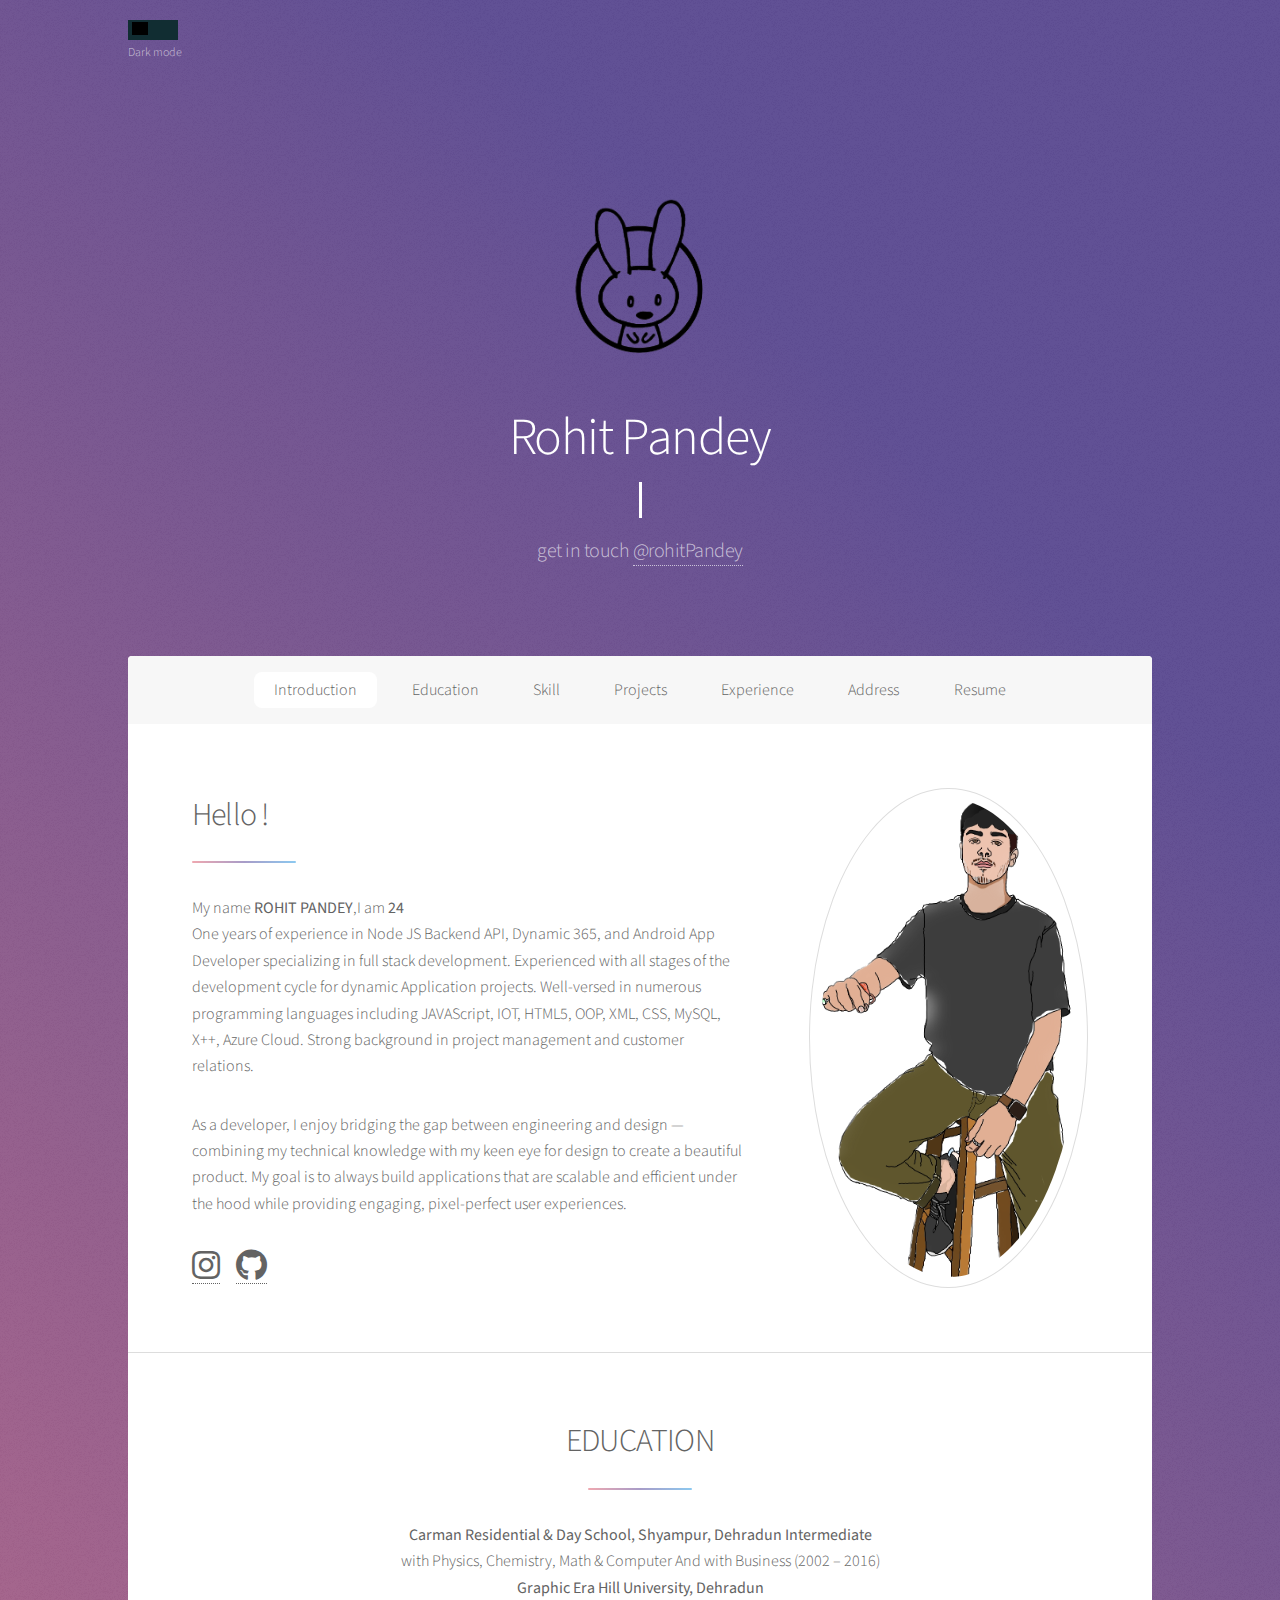
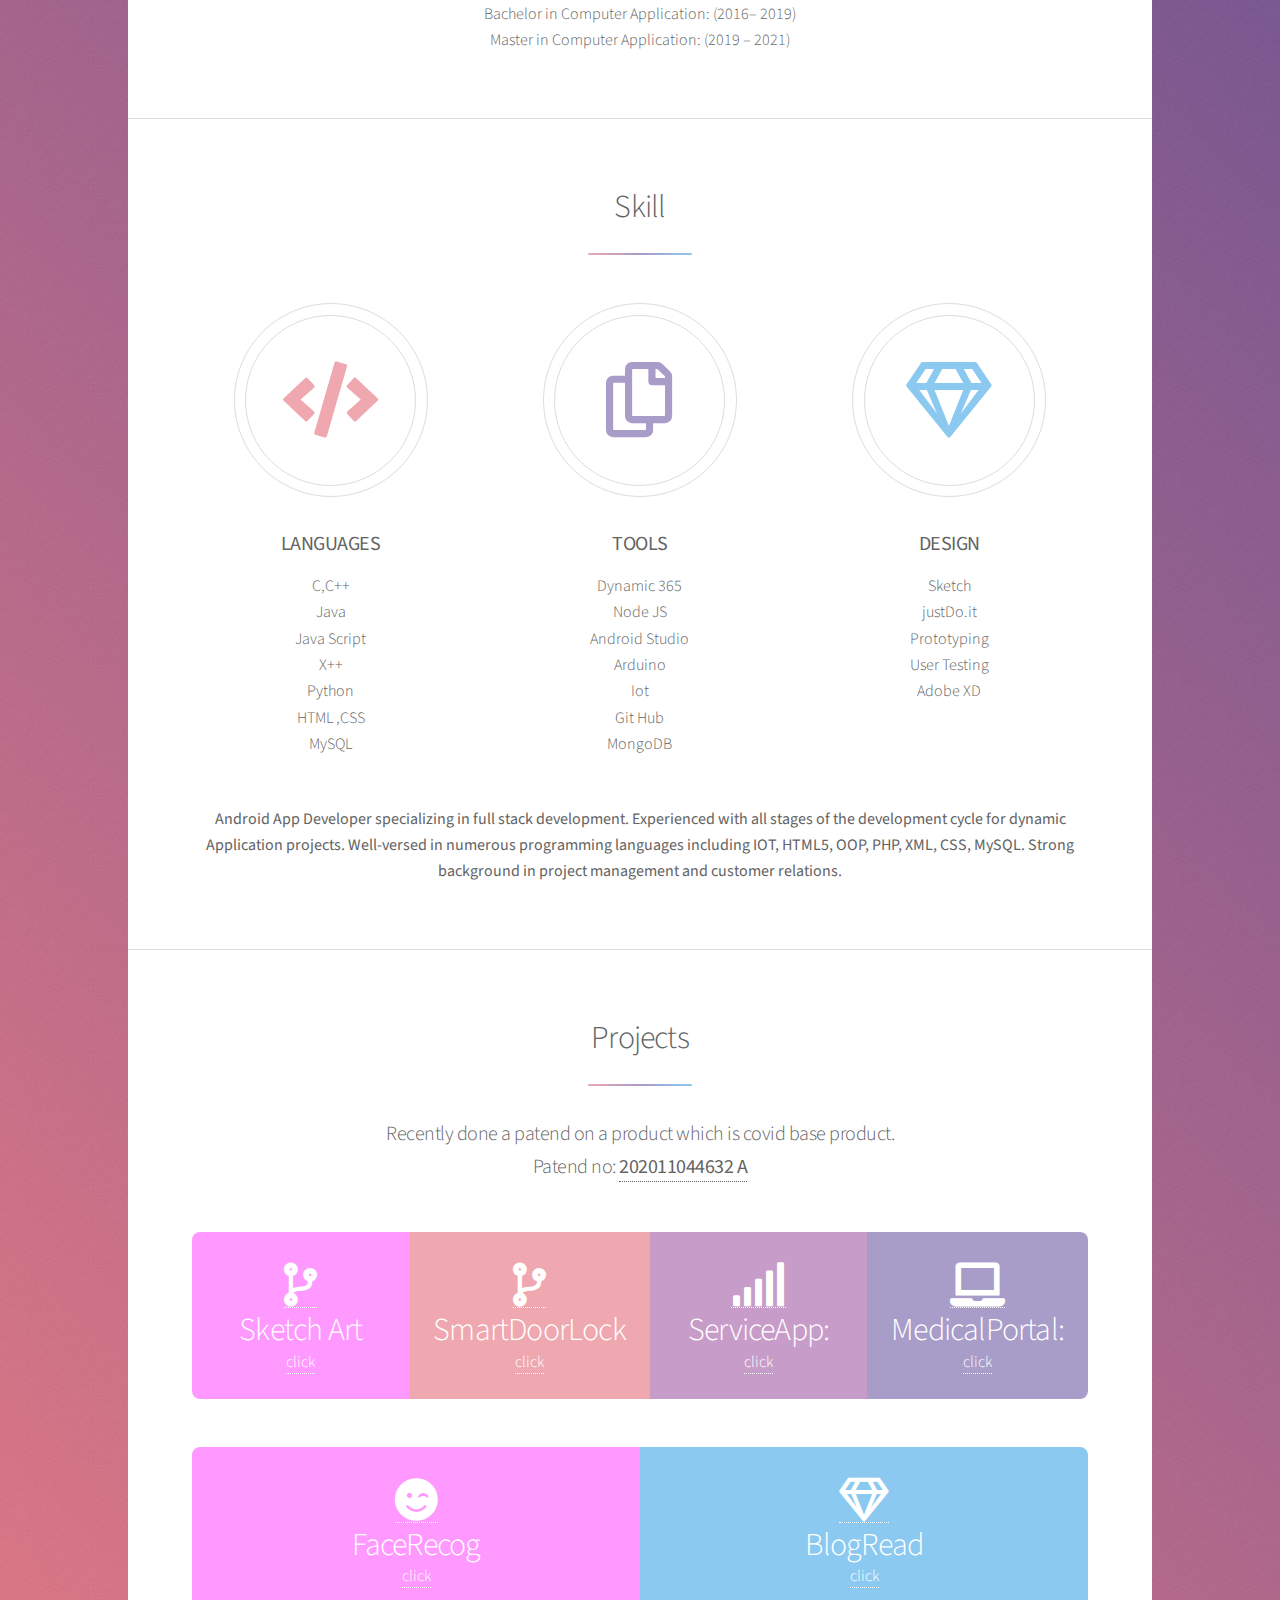
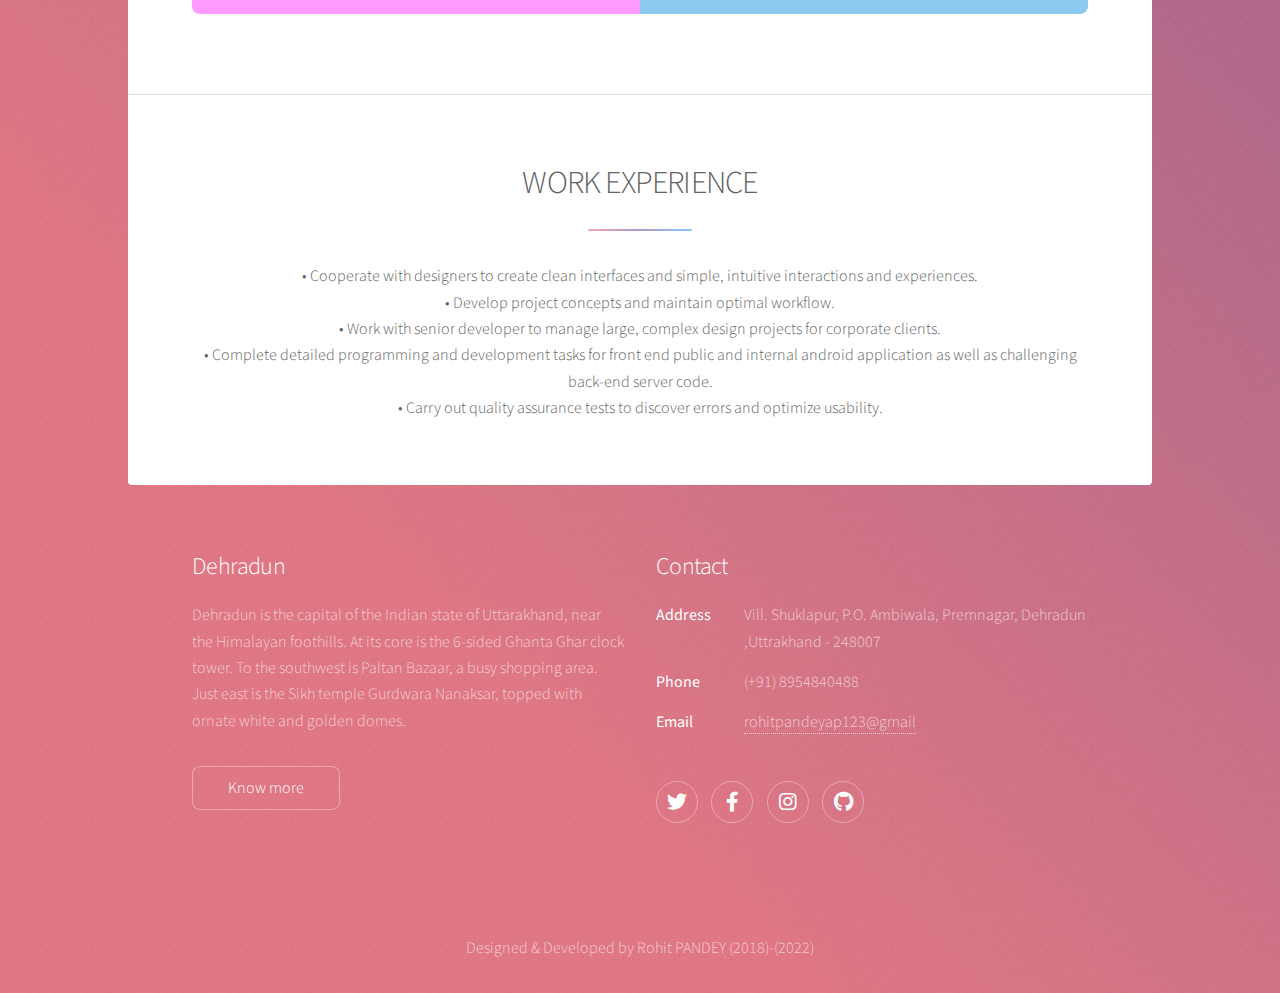
==== index.html @ 69668e3a "Update index.html" ====
<!DOCTYPE HTML>
<html>
	<head>
		<title>Rohit Pandey</title>
		<meta charset="utf-8" />
		<meta name="viewport" content="width=device-width, initial-scale=1, user-scalable=no" />
		<link rel="shortcut icon" type="image/x-icon" href="images/logo.png">
		<link rel="stylesheet" href="assets/css/main.css" />
		<noscript><link rel="stylesheet" href="assets/css/noscript.css" /></noscript>
	</head>
	<body id="ff" class="is-preload">
		<div id="mm">

		<!-- Wrapper -->
			<div id="wrapper">
			<label class="switch">
			<input type="checkbox" onclick="myFunction()">
			<span class="slider"></span>
			</label>
				<p style="font-size:12px">Dark mode</p>
			<script>
function myFunction() {
   var bd = document.getElementById("mm");
   var element1 = document.getElementById("wrapper");
   var introd = document.getElementById("intro");
   var educa = document.getElementById("edu");
   var skil = document.getElementById("skill");
   var proj = document.getElementById("project");
   var wrk = document.getElementById("work");
   var addr = document.getElementById("addres");
   var nvai = document.getElementById("nav-ul");
	 var lo = document.getElementById("logo");
   lo.classList.toggle("log-c");
   bd.classList.toggle("dark-mode");
   element1.classList.toggle("dark-mode");
   introd.classList.toggle("dark-mode-main");
   educa.classList.toggle("dark-mode-main");
   skil.classList.toggle("dark-mode-main");
   proj.classList.toggle("dark-mode-main");
   wrk.classList.toggle("dark-mode-main");
   addr.classList.toggle("dark-mode");
   navi.classList.toggle("dark-mode");
}
</script>
				<!-- Header -->
					<header id="header" class="alt">
						<span class="logo"><img id="logo" src="images/logo.png" class="log" height="200" alt="" /></span>
						<h1>Rohit Pandey</h1>
						<center><h2 class="coder">Coder & App Developer<br></h2></center>
						<p>get in touch <a href="Mailto: rohitpandeyap123@gmail.com">@rohitPandey</a></p>
					</header>

				<!-- Nav -->
					<nav id="nav">
						<ul>
							<li><a href="#intro" class="active">Introduction</a></li>
							<li><a href="#edu">Education</a></li>
							<li><a href="#skill">Skill</a></li>
							<li><a href="#project">Projects</a></li>
							<li><a href="#work">Experience</a></li>
							<li><a href="#addres">Address</a></li>
							<li><a href="ROHIT%20PANDEY%20RESUME.pdf">Resume</a></li>	
						</ul>
					</nav>

				<!-- Main -->
					<div id="main">

						<!-- Introduction -->
							<section id="intro" class="main">
								<div class="spotlight">
									<div class="content">
										<header class="major">
											<h2>Hello !</h2>
										</header>
										<p>My name <b>ROHIT PANDEY</b>,I am <b>24</b><br>One years of experience in Node JS Backend API, Dynamic 365, and Android App Developer specializing in full stack development. Experienced with all stages of the development cycle for dynamic Application projects. Well-versed in numerous programming languages including JAVAScript, IOT, HTML5, OOP, XML, CSS,
MySQL, X++, Azure Cloud. Strong background in project management and customer relations.</p>
										<p>As a developer,  I enjoy bridging the gap between engineering and design — combining my technical knowledge with my keen eye for design to create a beautiful product. My goal is to always build applications that are scalable and efficient under the hood while providing engaging, pixel-perfect user experiences.</p>
										<ul class="actions">
											<li><a href="https://www.instagram.com/_rp_bunny/" ><i class="fab fa-instagram fa-2x"></i></a></li>
											<li><a href="https://github.com/rohitpandey8899" ><i class="fab fa-github fa-2x"></i></a></li>
										</ul>
									</div>
									<span class="image"><img src="images/E5A359E9-3956-4C45-B071-83A9724D0ADB.png" alt="" /></span>
								</div>
							</section>
							
							<section id="edu" class="main special">
								<div class="spotlight">
									<div class="content">
										<header class="major">
											<h2>EDUCATION</h2>
										</header>
										<p><b>Carman Residential & Day School, Shyampur, Dehradun Intermediate </b>
													<br>with Physics, Chemistry, Math & Computer And with Business (2002 – 2016)<br>
												<b>Graphic Era Hill University, Dehradun</b><br>
																Bachelor in Computer Application: (2016– 2019)<br>
																	Master in Computer Application: (2019 – 2021)</p>
									</div>
									
								</div>
							</section>


						<!-- First Section -->
							<section id="skill" class="main special">
								<header class="major">
									<h2>Skill</h2>
								</header>
								<ul class="features">
									<li>
										<span class="icon solid major style1 fa-code"></span>
										<h3><b>LANGUAGES</b></h3>
										<p>C,C++<br>Java<br>Java Script<br>X++<br>Python<br>HTML ,CSS<br>MySQL</p>
									</li>
									<li>
										<span class="icon major style3 fa-copy"></span>
										<h3><b>TOOLS</b></h3>
										<p>Dynamic 365<br>Node JS<br>Android Studio<br>Arduino<br>Iot<br>Git Hub<br>MongoDB</p>
									</li>
									<li>
										<span class="icon major style5 fa-gem"></span>
										<h3><b>DESIGN</b></h3>
										<p>Sketch<br>justDo.it<br>Prototyping<br>User Testing<br>Adobe XD</p>
									</li>
									
								</ul>
								<p><b>Android App Developer specializing in full stack development. Experienced with all stages of the development cycle for dynamic Application projects. Well-versed in numerous programming languages including IOT, HTML5, OOP, PHP, XML, CSS, MySQL. Strong background in project management and customer relations.</b></p>
							</section>

						<!-- Second Section -->
							<section id="project" class="main special">
								<header class="major">
									<h2>Projects</h2>
									<p>Recently done a patend on a product which is covid base product.<br>Patend no: <b><a href="https://ipindia.gov.in/writereaddata/Portal/IPOJournal/1_4919_1/Part-1.pdf">202011044632 A</a></b></p>
								</header>
								<ul class="statistics">
									<li class="style6"><a href="sketch.html">
										<span class="icon solid fa-code-branch"></span>
										<strong>Sketch Art</strong>click
									</a></li>
									<li class="style1"><a href="https://github.com/rohitpandey8899/IotSystem.git">
										<span class="icon solid fa-code-branch"></span>
										<strong>SmartDoorLock</strong>click
									</a></li>
									<li class="style2"><a href="https://github.com/rohitpandey8899/ServiceApp.git">
										<span class="icon solid fa-signal "></span>
										<strong>ServiceApp:</strong> click
									</a></li>
									<li class="style3"><a href="https://rohitpandey8899.github.io/MedicalPortal/">
										<span class="icon solid fa-laptop"></span>
										<strong>MedicalPortal:</strong>click
									</a></li>
									
								</ul>		
								<ul class="statistics">
									<li class="style6"><a href="https://github.com/rohitpandey8899/face_recognition">
										<span class="icon solid fa-smile-wink"></span>
										<strong>FaceRecog</strong>click
									</a></li>
									<li class="style5"><a href="https://rohitpandey8899.github.io/blogread/">
										<span class="icon fa-gem"></span>
										<strong>BlogRead</strong>click
									</a></li>
								</ul>
							</section>
			
							<section id="work" class="main special">
								<div class="spotlight">
									<div class="content">
										<header class="major">
											<h2>WORK EXPERIENCE</h2>
										</header>
										<p>• Cooperate with designers to create clean interfaces and simple,
												intuitive interactions and experiences.<br>
										   • Develop project concepts and maintain optimal workflow.<br>
										   • Work with senior developer to manage large, complex design
												projects for corporate clients.<br>
										   • Complete detailed programming and development tasks for front
												end public and internal android application as well as challenging
												back-end server code.<br>
										   • Carry out quality assurance tests to discover errors and optimize
												usability. </p>
									</div>
									
								</div>
							</section>


					</div>

				<!-- Footer -->
					<footer id="footer">
						<section id="addres" class="main">
							<h2>Dehradun</h2>
							<p>Dehradun is the capital of the Indian state of Uttarakhand, near the Himalayan foothills. At its core is the 6-sided Ghanta Ghar clock tower. To the southwest is Paltan Bazaar, a busy shopping area. Just east is the Sikh temple Gurdwara Nanaksar, topped with ornate white and golden domes.</p>
							<ul class="actions">
								<li><a href="https://en.wikipedia.org/wiki/Dehradun" class="button">Know more</a></li>
							</ul>
						</section>
						<section>
							<h2>Contact</h2>
							<dl class="alt">
								<dt>Address</dt>
								<dd>Vill. Shuklapur, P.O. Ambiwala, Premnagar, Dehradun ,Uttrakhand - 248007</dd>
								<dt>Phone</dt>
								<dd>(+91) 8954840488</dd>
								<dt>Email</dt>
								<dd><a href="Mailto: rohitpandeyap123@gmail">rohitpandeyap123@gmail</a></dd>
							</dl>
							<ul class="icons">
								<li><a href="https://twitter.com/rohitpa54612614" class="icon brands fa-twitter alt"><span class="label">Twitter</span></a></li>
								<li><a href="https://www.facebook.com/profile.php?id=100006511932462" class="icon brands fa-facebook-f alt"><span class="label">Facebook</span></a></li>
								<li><a href="https://www.instagram.com/_rp_bunny/" class="icon brands fa-instagram alt"><span class="label">Instagram</span></a></li>
								<li><a href="https://github.com/rohitpandey8899" class="icon brands fa-github alt"><span class="label">GitHub</span></a></li>
							</ul>
						</section>
				</footer>

			</div>

		<!-- Scripts -->
			<script src="assets/js/jquery.min.js"></script>
			<script src="assets/js/jquery.scrollex.min.js"></script>
			<script src="assets/js/jquery.scrolly.min.js"></script>
			<script src="assets/js/browser.min.js"></script>
			<script src="assets/js/breakpoints.min.js"></script>
			<script src="assets/js/util.js"></script>
			<script src="assets/js/main.js"></script>
		</div>
	</body>
	<center>
						<p>Designed & Developed by Rohit PANDEY (2018)-(2022)</p>
						</center>
</html>
---- assets/css/main.css ----
@import url(fontawesome-all.min.css);
@import 'https://fonts.googleapis.com/css?family=Source+Sans+Pro:300,400';

/*
	Stellar by HTML5 UP
	html5up.net | @ajlkn
	Free for personal and commercial use under the CCA 3.0 license (html5up.net/license)
*/

html, body, div, span, applet, object,
iframe, h1, h2, h3, h4, h5, h6, p, blockquote,
pre, a, abbr, acronym, address, big, cite,
code, del, dfn, em, img, ins, kbd, q, s, samp,
small, strike, strong, sub, sup, tt, var, b,
u, i, center, dl, dt, dd, ol, ul, li, fieldset,
form, label, legend, table, caption, tbody,
tfoot, thead, tr, th, td, article, aside,
canvas, details, embed, figure, figcaption,
footer, header, hgroup, menu, nav, output, ruby,
section, summary, time, mark, audio, video {
	margin: 0;
	padding: 0;
	border: 0;
	font-size: 100%;
	font: inherit;
	vertical-align: baseline;}

article, aside, details, figcaption, figure,
footer, header, hgroup, menu, nav, section {
	display: block;}



@media only screen and (max-width: 850px) and (min-width: 450px) {
    .slider-wrapper {
        border-radius: 0;
    }
}

/*---- MOBILE----*/
@media only screen and (max-width: 450px) {
    .slider-wrapper {
        border-radius: 0;
    }

    .slider-wrapper .info {
        opacity: 0;
    }
}

@media only screen and (min-width: 850px) {
    body {
        padding: 0 80px;
    }
}

.coder{
	width: 0ch;
	overflow:hidden;
	white-space: nowrap;
	animation: text 10s steps(21) infinite alternate;
	border-right : 3px solid white;
}

@keyframes text{
	0%{
		width : 0ch;
	}
	30%{
		width: 11ch;
	}
	50%{
		width: 21ch;
	}
}


body {
	line-height: 1;
}

ol, ul {
	list-style: none;
}

blockquote, q {
	quotes: none;
}

	blockquote:before, blockquote:after, q:before, q:after {
		content: '';
		content: none;
	}

table {
	border-collapse: collapse;
	border-spacing: 0;
}

body {
	-webkit-text-size-adjust: none;
}

mark {
	background-color: transparent;
	color: inherit;
}

input::-moz-focus-inner {
	border: 0;
	padding: 0;
}

input, select, textarea {
	-moz-appearance: none;
	-webkit-appearance: none;
	-ms-appearance: none;
	appearance: none;
}

/* Basic */

	@-ms-viewport {
		width: device-width;
	}

	body {
		-ms-overflow-style: scrollbar;
	}

	@media screen and (max-width: 480px) {

		html, body {
			min-width: 320px;
		}

	}

	html {
		box-sizing: border-box;
	}

	*, *:before, *:after {
		box-sizing: inherit;
	}

	body {
		background-color: #935d8c;
		background-image: url("images/overlay.png"), -moz-linear-gradient(45deg, #e37682 15%, #5f4d93 85%);
		background-image: url("images/overlay.png"), -webkit-linear-gradient(45deg, #e37682 15%, #5f4d93 85%);
		background-image: url("images/overlay.png"), -ms-linear-gradient(45deg, #e37682 15%, #5f4d93 85%);
		background-image: url("images/overlay.png"), linear-gradient(45deg, #e37682 15%, #5f4d93 85%);
	}

		body.is-preload *, body.is-preload *:before, body.is-preload *:after {
			-moz-animation: none !important;
			-webkit-animation: none !important;
			-ms-animation: none !important;
			animation: none !important;
			-moz-transition: none !important;
			-webkit-transition: none !important;
			-ms-transition: none !important;
			transition: none !important;
		}

/* Type */

	body {
		background-color: #935d8c;
		color: rgba(255, 255, 255, 0.65);
	}

	body, input, select, textarea {
		font-family: "Source Sans Pro", Helvetica, sans-serif;
		font-size: 17pt;
		font-weight: 300;
		line-height: 1.65;
	}

		@media screen and (max-width: 1680px) {

			body, input, select, textarea {
				font-size: 14pt;
			}

		}

		@media screen and (max-width: 1280px) {

			body, input, select, textarea {
				font-size: 12pt;
			}

		}

		@media screen and (max-width: 360px) {

			body, input, select, textarea {
				font-size: 11pt;
			}

		}

.switch {
  position: relative;
  display: inline-block;
  width: 50px;
  height: 20px;
   top: 20px;
}

.switch input { 
  opacity: 0;
  width: 0;
  height: 0;
}

.slider {
  position: absolute;
  cursor: pointer;
  top: 0;
  left: 0;
  right: 0;
  bottom: 0;
  background-color: #112d32;
  -webkit-transition: .4s;
  transition: .4s;
}

.slider:before {
  position: absolute;
  content: "";
  height: 13px;
  width: 16px;
  top: 2px;
  left: 4px;
  bottom: 2px;
  background-color: black;
  -webkit-transition: .4s;
  transition: .4s;
}

input:checked + .slider {
  background-color: #fff;
}

input:focus + .slider {
  box-shadow: 0 0 1px #000;
}

input:checked + .slider:before {
  -webkit-transform: translateX(26px);
  -ms-transform: translateX(26px);
  transform: translateX(26px);
}

.log{

background-image: url("https://raw.githubusercontent.com/rohitpandey8899/mySite/main/images/logo.png");

}
.log-c{
	content: URL("https://raw.githubusercontent.com/rohitpandey8899/mySite/main/images/logo_cl.png?token=ALBNRAOPOMMUPM4GMEJY2BTAEK3KK");
}


	.dark-mode {
				background-color: #112d32;
				color: white;
			}
		.dark-mode-main {
				background-color: #2c3531;
				color: white;
			}
		.dark-mode-nav {
				background-color: #8e8d8a;
				color: white;
			}

	a {
		-moz-transition: color 0.2s ease, border-bottom 0.2s ease;
		-webkit-transition: color 0.2s ease, border-bottom 0.2s ease;
		-ms-transition: color 0.2s ease, border-bottom 0.2s ease;
		transition: color 0.2s ease, border-bottom 0.2s ease;
		text-decoration: none;
		border-bottom: dotted 1px;
		color: inherit;
	}

		a:hover {
			border-bottom-color: transparent;
		}

	strong, b {
		font-weight: 400;
	}

	em, i {
		font-style: italic;
	}

	p {
		margin: 0 0 2em 0;
	}

		p.content {
			-moz-columns: 20em 2;
			-webkit-columns: 20em 2;
			-ms-columns: 20em 2;
			columns: 20em 2;
			-moz-column-gap: 2em;
			-webkit-column-gap: 2em;
			-ms-column-gap: 2em;
			column-gap: 2em;
			text-align: justify;
		}

	h1, h2, h3, h4, h5, h6 {
		font-weight: 300;
		line-height: 1.5;
		margin: 0 0 0.7em 0;
		letter-spacing: -0.025em;
	}

		h1 a, h2 a, h3 a, h4 a, h5 a, h6 a {
			color: inherit;
			text-decoration: none;
		}

	h1 {
		font-size: 2.5em;
		line-height: 1.2;
	}

	h2 {
		font-size: 1.5em;
	}

	h3 {
		font-size: 1.25em;
	}

	h4 {
		font-size: 1.1em;
	}

	h5 {
		font-size: 0.9em;
	}

	h6 {
		font-size: 0.7em;
	}

	@media screen and (max-width: 736px) {

		h1 {
			font-size: 2em;
		}

	}

	sub {
		font-size: 0.8em;
		position: relative;
		top: 0.5em;
	}

	sup {
		font-size: 0.8em;
		position: relative;
		top: -0.5em;
	}

	blockquote {
		border-left: solid 4px;
		font-style: italic;
		margin: 0 0 2em 0;
		padding: 0.5em 0 0.5em 2em;
	}

	code {
		border-radius: 8px;
		border: solid 1px;
		font-family: "Courier New", monospace;
		font-size: 0.9em;
		margin: 0 0.25em;
		padding: 0.25em 0.65em;
	}

	pre {
		-webkit-overflow-scrolling: touch;
		font-family: "Courier New", monospace;
		font-size: 0.9em;
		margin: 0 0 2em 0;
	}

		pre code {
			display: block;
			line-height: 1.75;
			padding: 1em 1.5em;
			overflow-x: auto;
		}

	hr {
		border: 0;
		border-bottom: solid 1px;
		margin: 2em 0;
	}

		hr.major {
			margin: 3em 0;
		}

	.align-left {
		text-align: left;
	}

	.align-center {
		text-align: center;
	}

	.align-right {
		text-align: right;
	}

	input, select, textarea {
		color: #ffffff;
	}

	a:hover {
		color: #ffffff;
	}

	strong, b {
		color: #ffffff;
	}

	h1, h2, h3, h4, h5, h6 {
		color: #ffffff;
	}

	blockquote {
		border-left-color: rgba(255, 255, 255, 0.35);
	}

	code {
		background: rgba(255, 255, 255, 0.075);
		border-color: rgba(255, 255, 255, 0.35);
	}

	hr {
		border-bottom-color: rgba(255, 255, 255, 0.35);
	}

/* Row */

	.row {
		display: flex;
		flex-wrap: wrap;
		box-sizing: border-box;
		align-items: stretch;
	}

		.row > * {
			box-sizing: border-box;
		}

		.row.gtr-uniform > * > :last-child {
			margin-bottom: 0;
		}

		.row.aln-left {
			justify-content: flex-start;
		}

		.row.aln-center {
			justify-content: center;
		}

		.row.aln-right {
			justify-content: flex-end;
		}

		.row.aln-top {
			align-items: flex-start;
		}

		.row.aln-middle {
			align-items: center;
		}

		.row.aln-bottom {
			align-items: flex-end;
		}

		.row > .imp {
			order: -1;
		}

		.row > .col-1 {
			width: 8.33333%;
		}

		.row > .off-1 {
			margin-left: 8.33333%;
		}

		.row > .col-2 {
			width: 16.66667%;
		}

		.row > .off-2 {
			margin-left: 16.66667%;
		}

		.row > .col-3 {
			width: 25%;
		}

		.row > .off-3 {
			margin-left: 25%;
		}

		.row > .col-4 {
			width: 33.33333%;
		}

		.row > .off-4 {
			margin-left: 33.33333%;
		}

		.row > .col-5 {
			width: 41.66667%;
		}

		.row > .off-5 {
			margin-left: 41.66667%;
		}

		.row > .col-6 {
			width: 50%;
		}

		.row > .off-6 {
			margin-left: 50%;
		}

		.row > .col-7 {
			width: 58.33333%;
		}

		.row > .off-7 {
			margin-left: 58.33333%;
		}

		.row > .col-8 {
			width: 66.66667%;
		}

		.row > .off-8 {
			margin-left: 66.66667%;
		}

		.row > .col-9 {
			width: 75%;
		}

		.row > .off-9 {
			margin-left: 75%;
		}

		.row > .col-10 {
			width: 83.33333%;
		}

		.row > .off-10 {
			margin-left: 83.33333%;
		}

		.row > .col-11 {
			width: 91.66667%;
		}

		.row > .off-11 {
			margin-left: 91.66667%;
		}

		.row > .col-12 {
			width: 100%;
		}

		.row > .off-12 {
			margin-left: 100%;
		}

		.row.gtr-0 {
			margin-top: 0;
			margin-left: 0em;
		}

			.row.gtr-0 > * {
				padding: 0 0 0 0em;
			}

			.row.gtr-0.gtr-uniform {
				margin-top: 0em;
			}

				.row.gtr-0.gtr-uniform > * {
					padding-top: 0em;
				}

		.row.gtr-25 {
			margin-top: 0;
			margin-left: -0.375em;
		}

			.row.gtr-25 > * {
				padding: 0 0 0 0.375em;
			}

			.row.gtr-25.gtr-uniform {
				margin-top: -0.375em;
			}

				.row.gtr-25.gtr-uniform > * {
					padding-top: 0.375em;
				}

		.row.gtr-50 {
			margin-top: 0;
			margin-left: -0.75em;
		}

			.row.gtr-50 > * {
				padding: 0 0 0 0.75em;
			}

			.row.gtr-50.gtr-uniform {
				margin-top: -0.75em;
			}

				.row.gtr-50.gtr-uniform > * {
					padding-top: 0.75em;
				}

		.row {
			margin-top: 0;
			margin-left: -1.5em;
		}

			.row > * {
				padding: 0 0 0 1.5em;
			}

			.row.gtr-uniform {
				margin-top: -1.5em;
			}

				.row.gtr-uniform > * {
					padding-top: 1.5em;
				}

		.row.gtr-150 {
			margin-top: 0;
			margin-left: -2.25em;
		}

			.row.gtr-150 > * {
				padding: 0 0 0 2.25em;
			}

			.row.gtr-150.gtr-uniform {
				margin-top: -2.25em;
			}

				.row.gtr-150.gtr-uniform > * {
					padding-top: 2.25em;
				}

		.row.gtr-200 {
			margin-top: 0;
			margin-left: -3em;
		}

			.row.gtr-200 > * {
				padding: 0 0 0 3em;
			}

			.row.gtr-200.gtr-uniform {
				margin-top: -3em;
			}

				.row.gtr-200.gtr-uniform > * {
					padding-top: 3em;
				}

		@media screen and (max-width: 1680px) {

			.row {
				display: flex;
				flex-wrap: wrap;
				box-sizing: border-box;
				align-items: stretch;
			}

				.row > * {
					box-sizing: border-box;
				}

				.row.gtr-uniform > * > :last-child {
					margin-bottom: 0;
				}

				.row.aln-left {
					justify-content: flex-start;
				}

				.row.aln-center {
					justify-content: center;
				}

				.row.aln-right {
					justify-content: flex-end;
				}

				.row.aln-top {
					align-items: flex-start;
				}

				.row.aln-middle {
					align-items: center;
				}

				.row.aln-bottom {
					align-items: flex-end;
				}

				.row > .imp-xlarge {
					order: -1;
				}

				.row > .col-1-xlarge {
					width: 8.33333%;
				}

				.row > .off-1-xlarge {
					margin-left: 8.33333%;
				}

				.row > .col-2-xlarge {
					width: 16.66667%;
				}

				.row > .off-2-xlarge {
					margin-left: 16.66667%;
				}

				.row > .col-3-xlarge {
					width: 25%;
				}

				.row > .off-3-xlarge {
					margin-left: 25%;
				}

				.row > .col-4-xlarge {
					width: 33.33333%;
				}

				.row > .off-4-xlarge {
					margin-left: 33.33333%;
				}

				.row > .col-5-xlarge {
					width: 41.66667%;
				}

				.row > .off-5-xlarge {
					margin-left: 41.66667%;
				}

				.row > .col-6-xlarge {
					width: 50%;
				}

				.row > .off-6-xlarge {
					margin-left: 50%;
				}

				.row > .col-7-xlarge {
					width: 58.33333%;
				}

				.row > .off-7-xlarge {
					margin-left: 58.33333%;
				}

				.row > .col-8-xlarge {
					width: 66.66667%;
				}

				.row > .off-8-xlarge {
					margin-left: 66.66667%;
				}

				.row > .col-9-xlarge {
					width: 75%;
				}

				.row > .off-9-xlarge {
					margin-left: 75%;
				}

				.row > .col-10-xlarge {
					width: 83.33333%;
				}

				.row > .off-10-xlarge {
					margin-left: 83.33333%;
				}

				.row > .col-11-xlarge {
					width: 91.66667%;
				}

				.row > .off-11-xlarge {
					margin-left: 91.66667%;
				}

				.row > .col-12-xlarge {
					width: 100%;
				}

				.row > .off-12-xlarge {
					margin-left: 100%;
				}

				.row.gtr-0 {
					margin-top: 0;
					margin-left: 0em;
				}

					.row.gtr-0 > * {
						padding: 0 0 0 0em;
					}

					.row.gtr-0.gtr-uniform {
						margin-top: 0em;
					}

						.row.gtr-0.gtr-uniform > * {
							padding-top: 0em;
						}

				.row.gtr-25 {
					margin-top: 0;
					margin-left: -0.375em;
				}

					.row.gtr-25 > * {
						padding: 0 0 0 0.375em;
					}

					.row.gtr-25.gtr-uniform {
						margin-top: -0.375em;
					}

						.row.gtr-25.gtr-uniform > * {
							padding-top: 0.375em;
						}

				.row.gtr-50 {
					margin-top: 0;
					margin-left: -0.75em;
				}

					.row.gtr-50 > * {
						padding: 0 0 0 0.75em;
					}

					.row.gtr-50.gtr-uniform {
						margin-top: -0.75em;
					}

						.row.gtr-50.gtr-uniform > * {
							padding-top: 0.75em;
						}

				.row {
					margin-top: 0;
					margin-left: -1.5em;
				}

					.row > * {
						padding: 0 0 0 1.5em;
					}

					.row.gtr-uniform {
						margin-top: -1.5em;
					}

						.row.gtr-uniform > * {
							padding-top: 1.5em;
						}

				.row.gtr-150 {
					margin-top: 0;
					margin-left: -2.25em;
				}

					.row.gtr-150 > * {
						padding: 0 0 0 2.25em;
					}

					.row.gtr-150.gtr-uniform {
						margin-top: -2.25em;
					}

						.row.gtr-150.gtr-uniform > * {
							padding-top: 2.25em;
						}

				.row.gtr-200 {
					margin-top: 0;
					margin-left: -3em;
				}

					.row.gtr-200 > * {
						padding: 0 0 0 3em;
					}

					.row.gtr-200.gtr-uniform {
						margin-top: -3em;
					}

						.row.gtr-200.gtr-uniform > * {
							padding-top: 3em;
						}

		}

		@media screen and (max-width: 1280px) {

			.row {
				display: flex;
				flex-wrap: wrap;
				box-sizing: border-box;
				align-items: stretch;
			}

				.row > * {
					box-sizing: border-box;
				}

				.row.gtr-uniform > * > :last-child {
					margin-bottom: 0;
				}

				.row.aln-left {
					justify-content: flex-start;
				}

				.row.aln-center {
					justify-content: center;
				}

				.row.aln-right {
					justify-content: flex-end;
				}

				.row.aln-top {
					align-items: flex-start;
				}

				.row.aln-middle {
					align-items: center;
				}

				.row.aln-bottom {
					align-items: flex-end;
				}

				.row > .imp-large {
					order: -1;
				}

				.row > .col-1-large {
					width: 8.33333%;
				}

				.row > .off-1-large {
					margin-left: 8.33333%;
				}

				.row > .col-2-large {
					width: 16.66667%;
				}

				.row > .off-2-large {
					margin-left: 16.66667%;
				}

				.row > .col-3-large {
					width: 25%;
				}

				.row > .off-3-large {
					margin-left: 25%;
				}

				.row > .col-4-large {
					width: 33.33333%;
				}

				.row > .off-4-large {
					margin-left: 33.33333%;
				}

				.row > .col-5-large {
					width: 41.66667%;
				}

				.row > .off-5-large {
					margin-left: 41.66667%;
				}

				.row > .col-6-large {
					width: 50%;
				}

				.row > .off-6-large {
					margin-left: 50%;
				}

				.row > .col-7-large {
					width: 58.33333%;
				}

				.row > .off-7-large {
					margin-left: 58.33333%;
				}

				.row > .col-8-large {
					width: 66.66667%;
				}

				.row > .off-8-large {
					margin-left: 66.66667%;
				}

				.row > .col-9-large {
					width: 75%;
				}

				.row > .off-9-large {
					margin-left: 75%;
				}

				.row > .col-10-large {
					width: 83.33333%;
				}

				.row > .off-10-large {
					margin-left: 83.33333%;
				}

				.row > .col-11-large {
					width: 91.66667%;
				}

				.row > .off-11-large {
					margin-left: 91.66667%;
				}

				.row > .col-12-large {
					width: 100%;
				}

				.row > .off-12-large {
					margin-left: 100%;
				}

				.row.gtr-0 {
					margin-top: 0;
					margin-left: 0em;
				}

					.row.gtr-0 > * {
						padding: 0 0 0 0em;
					}

					.row.gtr-0.gtr-uniform {
						margin-top: 0em;
					}

						.row.gtr-0.gtr-uniform > * {
							padding-top: 0em;
						}

				.row.gtr-25 {
					margin-top: 0;
					margin-left: -0.375em;
				}

					.row.gtr-25 > * {
						padding: 0 0 0 0.375em;
					}

					.row.gtr-25.gtr-uniform {
						margin-top: -0.375em;
					}

						.row.gtr-25.gtr-uniform > * {
							padding-top: 0.375em;
						}

				.row.gtr-50 {
					margin-top: 0;
					margin-left: -0.75em;
				}

					.row.gtr-50 > * {
						padding: 0 0 0 0.75em;
					}

					.row.gtr-50.gtr-uniform {
						margin-top: -0.75em;
					}

						.row.gtr-50.gtr-uniform > * {
							padding-top: 0.75em;
						}

				.row {
					margin-top: 0;
					margin-left: -1.5em;
				}

					.row > * {
						padding: 0 0 0 1.5em;
					}

					.row.gtr-uniform {
						margin-top: -1.5em;
					}

						.row.gtr-uniform > * {
							padding-top: 1.5em;
						}

				.row.gtr-150 {
					margin-top: 0;
					margin-left: -2.25em;
				}

					.row.gtr-150 > * {
						padding: 0 0 0 2.25em;
					}

					.row.gtr-150.gtr-uniform {
						margin-top: -2.25em;
					}

						.row.gtr-150.gtr-uniform > * {
							padding-top: 2.25em;
						}

				.row.gtr-200 {
					margin-top: 0;
					margin-left: -3em;
				}

					.row.gtr-200 > * {
						padding: 0 0 0 3em;
					}

					.row.gtr-200.gtr-uniform {
						margin-top: -3em;
					}

						.row.gtr-200.gtr-uniform > * {
							padding-top: 3em;
						}

		}

		@media screen and (max-width: 980px) {

			.row {
				display: flex;
				flex-wrap: wrap;
				box-sizing: border-box;
				align-items: stretch;
			}

				.row > * {
					box-sizing: border-box;
				}

				.row.gtr-uniform > * > :last-child {
					margin-bottom: 0;
				}

				.row.aln-left {
					justify-content: flex-start;
				}

				.row.aln-center {
					justify-content: center;
				}

				.row.aln-right {
					justify-content: flex-end;
				}

				.row.aln-top {
					align-items: flex-start;
				}

				.row.aln-middle {
					align-items: center;
				}

				.row.aln-bottom {
					align-items: flex-end;
				}

				.row > .imp-medium {
					order: -1;
				}

				.row > .col-1-medium {
					width: 8.33333%;
				}

				.row > .off-1-medium {
					margin-left: 8.33333%;
				}

				.row > .col-2-medium {
					width: 16.66667%;
				}

				.row > .off-2-medium {
					margin-left: 16.66667%;
				}

				.row > .col-3-medium {
					width: 25%;
				}

				.row > .off-3-medium {
					margin-left: 25%;
				}

				.row > .col-4-medium {
					width: 33.33333%;
				}

				.row > .off-4-medium {
					margin-left: 33.33333%;
				}

				.row > .col-5-medium {
					width: 41.66667%;
				}

				.row > .off-5-medium {
					margin-left: 41.66667%;
				}

				.row > .col-6-medium {
					width: 50%;
				}

				.row > .off-6-medium {
					margin-left: 50%;
				}

				.row > .col-7-medium {
					width: 58.33333%;
				}

				.row > .off-7-medium {
					margin-left: 58.33333%;
				}

				.row > .col-8-medium {
					width: 66.66667%;
				}

				.row > .off-8-medium {
					margin-left: 66.66667%;
				}

				.row > .col-9-medium {
					width: 75%;
				}

				.row > .off-9-medium {
					margin-left: 75%;
				}

				.row > .col-10-medium {
					width: 83.33333%;
				}

				.row > .off-10-medium {
					margin-left: 83.33333%;
				}

				.row > .col-11-medium {
					width: 91.66667%;
				}

				.row > .off-11-medium {
					margin-left: 91.66667%;
				}

				.row > .col-12-medium {
					width: 100%;
				}

				.row > .off-12-medium {
					margin-left: 100%;
				}

				.row.gtr-0 {
					margin-top: 0;
					margin-left: 0em;
				}

					.row.gtr-0 > * {
						padding: 0 0 0 0em;
					}

					.row.gtr-0.gtr-uniform {
						margin-top: 0em;
					}

						.row.gtr-0.gtr-uniform > * {
							padding-top: 0em;
						}

				.row.gtr-25 {
					margin-top: 0;
					margin-left: -0.375em;
				}

					.row.gtr-25 > * {
						padding: 0 0 0 0.375em;
					}

					.row.gtr-25.gtr-uniform {
						margin-top: -0.375em;
					}

						.row.gtr-25.gtr-uniform > * {
							padding-top: 0.375em;
						}

				.row.gtr-50 {
					margin-top: 0;
					margin-left: -0.75em;
				}

					.row.gtr-50 > * {
						padding: 0 0 0 0.75em;
					}

					.row.gtr-50.gtr-uniform {
						margin-top: -0.75em;
					}

						.row.gtr-50.gtr-uniform > * {
							padding-top: 0.75em;
						}

				.row {
					margin-top: 0;
					margin-left: -1.5em;
				}

					.row > * {
						padding: 0 0 0 1.5em;
					}

					.row.gtr-uniform {
						margin-top: -1.5em;
					}

						.row.gtr-uniform > * {
							padding-top: 1.5em;
						}

				.row.gtr-150 {
					margin-top: 0;
					margin-left: -2.25em;
				}

					.row.gtr-150 > * {
						padding: 0 0 0 2.25em;
					}

					.row.gtr-150.gtr-uniform {
						margin-top: -2.25em;
					}

						.row.gtr-150.gtr-uniform > * {
							padding-top: 2.25em;
						}

				.row.gtr-200 {
					margin-top: 0;
					margin-left: -3em;
				}

					.row.gtr-200 > * {
						padding: 0 0 0 3em;
					}

					.row.gtr-200.gtr-uniform {
						margin-top: -3em;
					}

						.row.gtr-200.gtr-uniform > * {
							padding-top: 3em;
						}

		}

		@media screen and (max-width: 736px) {

			.row {
				display: flex;
				flex-wrap: wrap;
				box-sizing: border-box;
				align-items: stretch;
			}

				.row > * {
					box-sizing: border-box;
				}

				.row.gtr-uniform > * > :last-child {
					margin-bottom: 0;
				}

				.row.aln-left {
					justify-content: flex-start;
				}

				.row.aln-center {
					justify-content: center;
				}

				.row.aln-right {
					justify-content: flex-end;
				}

				.row.aln-top {
					align-items: flex-start;
				}

				.row.aln-middle {
					align-items: center;
				}

				.row.aln-bottom {
					align-items: flex-end;
				}

				.row > .imp-small {
					order: -1;
				}

				.row > .col-1-small {
					width: 8.33333%;
				}

				.row > .off-1-small {
					margin-left: 8.33333%;
				}

				.row > .col-2-small {
					width: 16.66667%;
				}

				.row > .off-2-small {
					margin-left: 16.66667%;
				}

				.row > .col-3-small {
					width: 25%;
				}

				.row > .off-3-small {
					margin-left: 25%;
				}

				.row > .col-4-small {
					width: 33.33333%;
				}

				.row > .off-4-small {
					margin-left: 33.33333%;
				}

				.row > .col-5-small {
					width: 41.66667%;
				}

				.row > .off-5-small {
					margin-left: 41.66667%;
				}

				.row > .col-6-small {
					width: 50%;
				}

				.row > .off-6-small {
					margin-left: 50%;
				}

				.row > .col-7-small {
					width: 58.33333%;
				}

				.row > .off-7-small {
					margin-left: 58.33333%;
				}

				.row > .col-8-small {
					width: 66.66667%;
				}

				.row > .off-8-small {
					margin-left: 66.66667%;
				}

				.row > .col-9-small {
					width: 75%;
				}

				.row > .off-9-small {
					margin-left: 75%;
				}

				.row > .col-10-small {
					width: 83.33333%;
				}

				.row > .off-10-small {
					margin-left: 83.33333%;
				}

				.row > .col-11-small {
					width: 91.66667%;
				}

				.row > .off-11-small {
					margin-left: 91.66667%;
				}

				.row > .col-12-small {
					width: 100%;
				}

				.row > .off-12-small {
					margin-left: 100%;
				}

				.row.gtr-0 {
					margin-top: 0;
					margin-left: 0em;
				}

					.row.gtr-0 > * {
						padding: 0 0 0 0em;
					}

					.row.gtr-0.gtr-uniform {
						margin-top: 0em;
					}

						.row.gtr-0.gtr-uniform > * {
							padding-top: 0em;
						}

				.row.gtr-25 {
					margin-top: 0;
					margin-left: -0.25em;
				}

					.row.gtr-25 > * {
						padding: 0 0 0 0.25em;
					}

					.row.gtr-25.gtr-uniform {
						margin-top: -0.25em;
					}

						.row.gtr-25.gtr-uniform > * {
							padding-top: 0.25em;
						}

				.row.gtr-50 {
					margin-top: 0;
					margin-left: -0.5em;
				}

					.row.gtr-50 > * {
						padding: 0 0 0 0.5em;
					}

					.row.gtr-50.gtr-uniform {
						margin-top: -0.5em;
					}

						.row.gtr-50.gtr-uniform > * {
							padding-top: 0.5em;
						}

				.row {
					margin-top: 0;
					margin-left: -1em;
				}

					.row > * {
						padding: 0 0 0 1em;
					}

					.row.gtr-uniform {
						margin-top: -1em;
					}

						.row.gtr-uniform > * {
							padding-top: 1em;
						}

				.row.gtr-150 {
					margin-top: 0;
					margin-left: -1.5em;
				}

					.row.gtr-150 > * {
						padding: 0 0 0 1.5em;
					}

					.row.gtr-150.gtr-uniform {
						margin-top: -1.5em;
					}

						.row.gtr-150.gtr-uniform > * {
							padding-top: 1.5em;
						}

				.row.gtr-200 {
					margin-top: 0;
					margin-left: -2em;
				}

					.row.gtr-200 > * {
						padding: 0 0 0 2em;
					}

					.row.gtr-200.gtr-uniform {
						margin-top: -2em;
					}

						.row.gtr-200.gtr-uniform > * {
							padding-top: 2em;
						}

		}

		@media screen and (max-width: 480px) {

			.row {
				display: flex;
				flex-wrap: wrap;
				box-sizing: border-box;
				align-items: stretch;
			}

				.row > * {
					box-sizing: border-box;
				}

				.row.gtr-uniform > * > :last-child {
					margin-bottom: 0;
				}

				.row.aln-left {
					justify-content: flex-start;
				}

				.row.aln-center {
					justify-content: center;
				}

				.row.aln-right {
					justify-content: flex-end;
				}

				.row.aln-top {
					align-items: flex-start;
				}

				.row.aln-middle {
					align-items: center;
				}

				.row.aln-bottom {
					align-items: flex-end;
				}

				.row > .imp-xsmall {
					order: -1;
				}

				.row > .col-1-xsmall {
					width: 8.33333%;
				}

				.row > .off-1-xsmall {
					margin-left: 8.33333%;
				}

				.row > .col-2-xsmall {
					width: 16.66667%;
				}

				.row > .off-2-xsmall {
					margin-left: 16.66667%;
				}

				.row > .col-3-xsmall {
					width: 25%;
				}

				.row > .off-3-xsmall {
					margin-left: 25%;
				}

				.row > .col-4-xsmall {
					width: 33.33333%;
				}

				.row > .off-4-xsmall {
					margin-left: 33.33333%;
				}

				.row > .col-5-xsmall {
					width: 41.66667%;
				}

				.row > .off-5-xsmall {
					margin-left: 41.66667%;
				}

				.row > .col-6-xsmall {
					width: 50%;
				}

				.row > .off-6-xsmall {
					margin-left: 50%;
				}

				.row > .col-7-xsmall {
					width: 58.33333%;
				}

				.row > .off-7-xsmall {
					margin-left: 58.33333%;
				}

				.row > .col-8-xsmall {
					width: 66.66667%;
				}

				.row > .off-8-xsmall {
					margin-left: 66.66667%;
				}

				.row > .col-9-xsmall {
					width: 75%;
				}

				.row > .off-9-xsmall {
					margin-left: 75%;
				}

				.row > .col-10-xsmall {
					width: 83.33333%;
				}

				.row > .off-10-xsmall {
					margin-left: 83.33333%;
				}

				.row > .col-11-xsmall {
					width: 91.66667%;
				}

				.row > .off-11-xsmall {
					margin-left: 91.66667%;
				}

				.row > .col-12-xsmall {
					width: 100%;
				}

				.row > .off-12-xsmall {
					margin-left: 100%;
				}

				.row.gtr-0 {
					margin-top: 0;
					margin-left: 0em;
				}

					.row.gtr-0 > * {
						padding: 0 0 0 0em;
					}

					.row.gtr-0.gtr-uniform {
						margin-top: 0em;
					}

						.row.gtr-0.gtr-uniform > * {
							padding-top: 0em;
						}

				.row.gtr-25 {
					margin-top: 0;
					margin-left: -0.3125em;
				}

					.row.gtr-25 > * {
						padding: 0 0 0 0.3125em;
					}

					.row.gtr-25.gtr-uniform {
						margin-top: -0.3125em;
					}

						.row.gtr-25.gtr-uniform > * {
							padding-top: 0.3125em;
						}

				.row.gtr-50 {
					margin-top: 0;
					margin-left: -0.625em;
				}

					.row.gtr-50 > * {
						padding: 0 0 0 0.625em;
					}

					.row.gtr-50.gtr-uniform {
						margin-top: -0.625em;
					}

						.row.gtr-50.gtr-uniform > * {
							padding-top: 0.625em;
						}

				.row {
					margin-top: 0;
					margin-left: -1.25em;
				}

					.row > * {
						padding: 0 0 0 1.25em;
					}

					.row.gtr-uniform {
						margin-top: -1.25em;
					}

						.row.gtr-uniform > * {
							padding-top: 1.25em;
						}

				.row.gtr-150 {
					margin-top: 0;
					margin-left: -1.875em;
				}

					.row.gtr-150 > * {
						padding: 0 0 0 1.875em;
					}

					.row.gtr-150.gtr-uniform {
						margin-top: -1.875em;
					}

						.row.gtr-150.gtr-uniform > * {
							padding-top: 1.875em;
						}

				.row.gtr-200 {
					margin-top: 0;
					margin-left: -2.5em;
				}

					.row.gtr-200 > * {
						padding: 0 0 0 2.5em;
					}

					.row.gtr-200.gtr-uniform {
						margin-top: -2.5em;
					}

						.row.gtr-200.gtr-uniform > * {
							padding-top: 2.5em;
						}

		}

/* Box */

	.box {
		border-radius: 8px;
		border: solid;
		margin-bottom: 2em;
		padding: 1.5em;
	}

		.box > :last-child,
		.box > :last-child > :last-child,
		.box > :last-child > :last-child > :last-child {
			margin-bottom: 0;
		}

		.box.alt {
			border: 0;
			border-radius: 0;
			padding: 0;
		}

	.box {
		border-color: rgba(255, 255, 255, 0.35);
	}

/* Button */

	input[type="submit"],
	input[type="reset"],
	input[type="button"],
	button,
	.button {
		-moz-appearance: none;
		-webkit-appearance: none;
		-ms-appearance: none;
		appearance: none;
		-moz-transition: background-color 0.2s ease-in-out, color 0.2s ease-in-out;
		-webkit-transition: background-color 0.2s ease-in-out, color 0.2s ease-in-out;
		-ms-transition: background-color 0.2s ease-in-out, color 0.2s ease-in-out;
		transition: background-color 0.2s ease-in-out, color 0.2s ease-in-out;
		border-radius: 8px;
		border: 0;
		cursor: pointer;
		display: inline-block;
		font-weight: 300;
		height: 2.75em;
		line-height: 2.75em;
		min-width: 9.25em;
		padding: 0 1.5em;
		text-align: center;
		text-decoration: none;
		white-space: nowrap;
	}

		input[type="submit"].icon,
		input[type="reset"].icon,
		input[type="button"].icon,
		button.icon,
		.button.icon {
			padding-left: 1.35em;
		}

			input[type="submit"].icon:before,
			input[type="reset"].icon:before,
			input[type="button"].icon:before,
			button.icon:before,
			.button.icon:before {
				margin-right: 0.5em;
			}

		input[type="submit"].fit,
		input[type="reset"].fit,
		input[type="button"].fit,
		button.fit,
		.button.fit {
			width: 100%;
		}

		input[type="submit"].small,
		input[type="reset"].small,
		input[type="button"].small,
		button.small,
		.button.small {
			font-size: 0.8em;
		}

		input[type="submit"].large,
		input[type="reset"].large,
		input[type="button"].large,
		button.large,
		.button.large {
			font-size: 1.35em;
		}

		input[type="submit"].disabled, input[type="submit"]:disabled,
		input[type="reset"].disabled,
		input[type="reset"]:disabled,
		input[type="button"].disabled,
		input[type="button"]:disabled,
		button.disabled,
		button:disabled,
		.button.disabled,
		.button:disabled {
			pointer-events: none;
			opacity: 0.25;
		}

		@media screen and (max-width: 736px) {

			input[type="submit"],
			input[type="reset"],
			input[type="button"],
			button,
			.button {
				min-width: 0;
			}

		}

	input[type="submit"],
	input[type="reset"],
	input[type="button"],
	button,
	.button {
		background-color: transparent;
		box-shadow: inset 0 0 0 1px rgba(255, 255, 255, 0.35);
		color: #ffffff !important;
	}

		input[type="submit"]:hover,
		input[type="reset"]:hover,
		input[type="button"]:hover,
		button:hover,
		.button:hover {
			background-color: rgba(255, 255, 255, 0.075);
		}

		input[type="submit"]:active,
		input[type="reset"]:active,
		input[type="button"]:active,
		button:active,
		.button:active {
			background-color: rgba(255, 255, 255, 0.2);
		}

		input[type="submit"].icon:before,
		input[type="reset"].icon:before,
		input[type="button"].icon:before,
		button.icon:before,
		.button.icon:before {
			color: rgba(255, 255, 255, 0.5);
		}

		input[type="submit"].primary,
		input[type="reset"].primary,
		input[type="button"].primary,
		button.primary,
		.button.primary {
			background-color: #8cc9f0;
			color: #ffffff !important;
			box-shadow: none;
		}

			input[type="submit"].primary:hover,
			input[type="reset"].primary:hover,
			input[type="button"].primary:hover,
			button.primary:hover,
			.button.primary:hover {
				background-color: #9acff2;
			}

			input[type="submit"].primary:active,
			input[type="reset"].primary:active,
			input[type="button"].primary:active,
			button.primary:active,
			.button.primary:active {
				background-color: #7ec3ee;
			}

			input[type="submit"].primary.icon:before,
			input[type="reset"].primary.icon:before,
			input[type="button"].primary.icon:before,
			button.primary.icon:before,
			.button.primary.icon:before {
				color: #ffffff !important;
			}

/* Form */

	form {
		margin: 0 0 2em 0;
	}

	label {
		display: block;
		font-size: 0.9em;
		font-weight: 400;
		margin: 0 0 1em 0;
	}

	input[type="text"],
	input[type="password"],
	input[type="email"],
	select,
	textarea {
		-moz-appearance: none;
		-webkit-appearance: none;
		-ms-appearance: none;
		appearance: none;
		border-radius: 8px;
		border: solid 1px;
		color: inherit;
		display: block;
		outline: 0;
		padding: 0 1em;
		text-decoration: none;
		width: 100%;
	}

		input[type="text"]:invalid,
		input[type="password"]:invalid,
		input[type="email"]:invalid,
		select:invalid,
		textarea:invalid {
			box-shadow: none;
		}

	select {
		background-size: 1.25rem;
		background-repeat: no-repeat;
		background-position: calc(100% - 1rem) center;
		height: 2.75em;
		padding-right: 2.75em;
		text-overflow: ellipsis;
	}

		select:focus::-ms-value {
			background-color: transparent;
		}

		select::-ms-expand {
			display: none;
		}

	input[type="text"],
	input[type="password"],
	input[type="email"],
	select {
		height: 2.75em;
	}

	textarea {
		padding: 0.75em 1em;
	}

	input[type="checkbox"],
	input[type="radio"] {
		-moz-appearance: none;
		-webkit-appearance: none;
		-ms-appearance: none;
		appearance: none;
		display: block;
		float: left;
		margin-right: -2em;
		opacity: 0;
		width: 1em;
		z-index: -1;
	}

		input[type="checkbox"] + label,
		input[type="radio"] + label {
			text-decoration: none;
			cursor: pointer;
			display: inline-block;
			font-size: 1em;
			font-weight: 300;
			padding-left: 2.4em;
			padding-right: 0.75em;
			position: relative;
		}

			input[type="checkbox"] + label:before,
			input[type="radio"] + label:before {
				-moz-osx-font-smoothing: grayscale;
				-webkit-font-smoothing: antialiased;
				display: inline-block;
				font-style: normal;
				font-variant: normal;
				text-rendering: auto;
				line-height: 1;
				text-transform: none !important;
				font-family: 'Font Awesome 5 Free';
				font-weight: 900;
			}

			input[type="checkbox"] + label:before,
			input[type="radio"] + label:before {
				border-radius: 8px;
				border: solid 1px;
				content: '';
				display: inline-block;
				font-size: 0.8em;
				height: 2.0625em;
				left: 0;
				line-height: 2.0625em;
				position: absolute;
				text-align: center;
				top: 0;
				width: 2.0625em;
			}

		input[type="checkbox"]:checked + label:before,
		input[type="radio"]:checked + label:before {
			content: '\f00c';
		}

	input[type="checkbox"] + label:before {
		border-radius: 8px;
	}

	input[type="radio"] + label:before {
		border-radius: 100%;
	}

	::-webkit-input-placeholder {
		opacity: 1.0;
	}

	:-moz-placeholder {
		opacity: 1.0;
	}

	::-moz-placeholder {
		opacity: 1.0;
	}

	:-ms-input-placeholder {
		opacity: 1.0;
	}

	label {
		color: #ffffff;
	}

	input[type="text"],
	input[type="password"],
	input[type="email"],
	select,
	textarea {
		background-color: rgba(255, 255, 255, 0.075);
		border-color: rgba(255, 255, 255, 0.35);
	}

		input[type="text"]:focus,
		input[type="password"]:focus,
		input[type="email"]:focus,
		select:focus,
		textarea:focus {
			border-color: #8cc9f0;
			box-shadow: 0 0 0 1px #8cc9f0;
		}

	select {
		background-image: url("data:image/svg+xml;charset=utf8,%3Csvg xmlns='http://www.w3.org/2000/svg' width='40' height='40' preserveAspectRatio='none' viewBox='0 0 40 40'%3E%3Cpath d='M9.4,12.3l10.4,10.4l10.4-10.4c0.2-0.2,0.5-0.4,0.9-0.4c0.3,0,0.6,0.1,0.9,0.4l3.3,3.3c0.2,0.2,0.4,0.5,0.4,0.9 c0,0.4-0.1,0.6-0.4,0.9L20.7,31.9c-0.2,0.2-0.5,0.4-0.9,0.4c-0.3,0-0.6-0.1-0.9-0.4L4.3,17.3c-0.2-0.2-0.4-0.5-0.4-0.9 c0-0.4,0.1-0.6,0.4-0.9l3.3-3.3c0.2-0.2,0.5-0.4,0.9-0.4S9.1,12.1,9.4,12.3z' fill='rgba(255, 255, 255, 0.35)' /%3E%3C/svg%3E");
	}

		select option {
			color: #ffffff;
			background: #935d8c;
		}

	input[type="checkbox"] + label,
	input[type="radio"] + label {
		color: rgba(255, 255, 255, 0.65);
	}

		input[type="checkbox"] + label:before,
		input[type="radio"] + label:before {
			background: rgba(255, 255, 255, 0.075);
			border-color: rgba(255, 255, 255, 0.35);
		}

	input[type="checkbox"]:checked + label:before,
	input[type="radio"]:checked + label:before {
		background-color: #ffffff;
		border-color: #ffffff;
		color: #935d8c;
	}

	input[type="checkbox"]:focus + label:before,
	input[type="radio"]:focus + label:before {
		border-color: #8cc9f0;
		box-shadow: 0 0 0 1px #8cc9f0;
	}

	::-webkit-input-placeholder {
		color: rgba(255, 255, 255, 0.5) !important;
	}

	:-moz-placeholder {
		color: rgba(255, 255, 255, 0.5) !important;
	}

	::-moz-placeholder {
		color: rgba(255, 255, 255, 0.5) !important;
	}

	:-ms-input-placeholder {
		color: rgba(255, 255, 255, 0.5) !important;
	}

	.formerize-placeholder {
		color: rgba(255, 255, 255, 0.5) !important;
	}

/* Icon */

	.icon {
		text-decoration: none;
		-moz-transition: background-color 0.2s ease-in-out, color 0.2s ease-in-out;
		-webkit-transition: background-color 0.2s ease-in-out, color 0.2s ease-in-out;
		-ms-transition: background-color 0.2s ease-in-out, color 0.2s ease-in-out;
		transition: background-color 0.2s ease-in-out, color 0.2s ease-in-out;
		border-bottom: none;
		position: relative;
	}

		.icon:before {
			-moz-osx-font-smoothing: grayscale;
			-webkit-font-smoothing: antialiased;
			display: inline-block;
			font-style: normal;
			font-variant: normal;
			text-rendering: auto;
			line-height: 1;
			text-transform: none !important;
			font-family: 'Font Awesome 5 Free';
			font-weight: 400;
		}

		.icon > .label {
			display: none;
		}

		.icon:before {
			line-height: solid;
		}

		.icon.solid:before {
			font-weight: 900;
		}

		.icon.brands:before {
			font-family: 'Font Awesome 5 Brands';
		}

		.icon.major {
			border: solid 1px;
			display: inline-block;
			border-radius: 100%;
			padding: 0.65em;
			margin: 0 0 2em 0;
			cursor: default;
		}

			.icon.major:before {
				display: inline-block;
				font-size: 6.25rem;
				width: 2.25em;
				height: 2.25em;
				line-height: 2.2em;
				border-radius: 100%;
				border: solid 1px;
				text-align: center;
			}

		.icon.alt {
			display: inline-block;
			border: solid 1px;
			border-radius: 100%;
		}

			.icon.alt:before {
				display: block;
				font-size: 1.25em;
				width: 2em;
				height: 2em;
				text-align: center;
				line-height: 2em;
			}
		.icon.style6 {
			color: #cc6666;
		}

		.icon.style1 {
			color: #efa8b0;
		}

		.icon.style2 {
			color: #c79cc8;
		}

		.icon.style3 {
			color: #a89cc8;
		}

		.icon.style4 {
			color: #9bb2e1;
		}

		.icon.style5 {
			color: #8cc9f0;
		}

		@media screen and (max-width: 1680px) {

			.icon.major:before {
				font-size: 5.5rem;
			}

		}

		@media screen and (max-width: 1280px) {

			.icon.major:before {
				font-size: 4.75rem;
			}

		}

		@media screen and (max-width: 736px) {

			.icon.major {
				margin: 0 0 1.5em 0;
				padding: 0.35em;
			}

				.icon.major:before {
					font-size: 3.5rem;
				}

		}

	.icon.major {
		border-color: rgba(255, 255, 255, 0.35);
	}

		.icon.major:before {
			border-color: rgba(255, 255, 255, 0.35);
		}

	.icon.alt {
		border-color: rgba(255, 255, 255, 0.35);
		color: #ffffff;
	}

		.icon.alt:hover {
			background-color: rgba(255, 255, 255, 0.075);
		}

		.icon.alt:active {
			background-color: rgba(255, 255, 255, 0.2);
		}

/* Image */

	.image {
		border-radius: 8px;
		border: 0;
		display: inline-block;
		position: relative;
	}

		.image img {
			border-radius: 8px;
			display: block;
		}

		.image.left, .image.right {
			max-width: 40%;
		}

			.image.left img, .image.right img {
				width: 100%;
			}

		.image.left {
			float: left;
			margin: 0 1.5em 1em 0;
			top: 0.25em;
		}

		.image.right {
			float: right;
			margin: 0 0 1em 1.5em;
			top: 0.25em;
		}

		.image.fit {
			display: block;
			margin: 0 0 2em 0;
			width: 100%;
		}

			.image.fit img {
				width: 100%;
			}

		.image.main {
			display: block;
			margin: 0 0 3em 0;
			width: 100%;
		}

			.image.main img {
				width: 100%;
			}

/* List */

	ol {
		list-style: decimal;
		margin: 0 0 2em 0;
		padding-left: 1.25em;
	}

		ol li {
			padding-left: 0.25em;
		}

	ul {
		list-style: disc;
		margin: 0 0 2em 0;
		padding-left: 1em;
	}

		ul li {
			padding-left: 0.5em;
		}

		ul.alt {
			list-style: none;
			padding-left: 0;
		}

			ul.alt li {
				border-top: solid 1px;
				padding: 0.5em 0;
			}

				ul.alt li:first-child {
					border-top: 0;
					padding-top: 0;
				}

	dl {
		margin: 0 0 2em 0;
	}

		dl dt {
			display: block;
			font-weight: 400;
			margin: 0 0 1em 0;
		}

		dl dd {
			margin-left: 2em;
		}

		dl.alt dt {
			display: block;
			width: 3em;
			margin: 0;
			clear: left;
			float: left;
		}

		dl.alt dd {
			margin: 0 0 0.85em 5.5em;
		}

		dl.alt:after {
			content: '';
			display: block;
			clear: both;
		}

	ul.alt li {
		border-top-color: rgba(255, 255, 255, 0.35);
	}

	dl dt {
		color: #ffffff;
	}

/* Actions */

	ul.actions {
		display: -moz-flex;
		display: -webkit-flex;
		display: -ms-flex;
		display: flex;
		cursor: default;
		list-style: none;
		margin-left: -1em;
		padding-left: 0;
	}

		ul.actions li {
			padding: 0 0 0 1em;
			vertical-align: middle;
		}

		ul.actions.special {
			-moz-justify-content: center;
			-webkit-justify-content: center;
			-ms-justify-content: center;
			justify-content: center;
			width: 100%;
			margin-left: 0;
		}

			ul.actions.special li:first-child {
				padding-left: 0;
			}

		ul.actions.stacked {
			-moz-flex-direction: column;
			-webkit-flex-direction: column;
			-ms-flex-direction: column;
			flex-direction: column;
			margin-left: 0;
		}

			ul.actions.stacked li {
				padding: 1.3em 0 0 0;
			}

				ul.actions.stacked li:first-child {
					padding-top: 0;
				}

		ul.actions.fit {
			width: calc(100% + 1em);
		}

			ul.actions.fit li {
				-moz-flex-grow: 1;
				-webkit-flex-grow: 1;
				-ms-flex-grow: 1;
				flex-grow: 1;
				-moz-flex-shrink: 1;
				-webkit-flex-shrink: 1;
				-ms-flex-shrink: 1;
				flex-shrink: 1;
				width: 100%;
			}

				ul.actions.fit li > * {
					width: 100%;
				}

			ul.actions.fit.stacked {
				width: 100%;
			}

		@media screen and (max-width: 480px) {

			ul.actions:not(.fixed) {
				-moz-flex-direction: column;
				-webkit-flex-direction: column;
				-ms-flex-direction: column;
				flex-direction: column;
				margin-left: 0;
				width: 100% !important;
			}

				ul.actions:not(.fixed) li {
					-moz-flex-grow: 1;
					-webkit-flex-grow: 1;
					-ms-flex-grow: 1;
					flex-grow: 1;
					-moz-flex-shrink: 1;
					-webkit-flex-shrink: 1;
					-ms-flex-shrink: 1;
					flex-shrink: 1;
					padding: 1em 0 0 0;
					text-align: center;
					width: 100%;
				}

					ul.actions:not(.fixed) li > * {
						width: 100%;
					}

					ul.actions:not(.fixed) li:first-child {
						padding-top: 0;
					}

					ul.actions:not(.fixed) li input[type="submit"],
					ul.actions:not(.fixed) li input[type="reset"],
					ul.actions:not(.fixed) li input[type="button"],
					ul.actions:not(.fixed) li button,
					ul.actions:not(.fixed) li .button {
						width: 100%;
					}

						ul.actions:not(.fixed) li input[type="submit"].icon:before,
						ul.actions:not(.fixed) li input[type="reset"].icon:before,
						ul.actions:not(.fixed) li input[type="button"].icon:before,
						ul.actions:not(.fixed) li button.icon:before,
						ul.actions:not(.fixed) li .button.icon:before {
							margin-left: -0.5rem;
						}

		}

/* Icons */

	ul.icons {
		cursor: default;
		list-style: none;
		padding-left: 0;
	}

		ul.icons li {
			display: inline-block;
			padding: 0 0.65em 0 0;
		}

			ul.icons li:last-child {
				padding-right: 0 !important;
			}

/* Section/Article */

	section.special, article.special {
		text-align: center;
	}

	header.major {
		margin-bottom: 3em;
	}

		header.major h2 {
			font-size: 2em;
		}

			header.major h2:after {
				display: block;
				content: '';
				width: 3.25em;
				height: 2px;
				margin: 0.7em 0 1em 0;
				border-radius: 2px;
			}

				section.special header.major h2:after, article.special header.major h2:after {
					margin-left: auto;
					margin-right: auto;
				}

		header.major p {
			font-size: 1.25em;
			letter-spacing: -0.025em;
		}

		header.major.special {
			text-align: center;
		}

			header.major.special h2:after {
				margin-left: auto;
				margin-right: auto;
			}

	footer.major {
		margin-top: 3em;
	}

	@media screen and (max-width: 736px) {

		header.major {
			margin-bottom: 0;
		}

			header.major h2 {
				font-size: 1.5em;
			}

			header.major p {
				font-size: 1em;
				letter-spacing: 0;
			}

				header.major p br {
					display: none;
				}

		footer.major {
			margin-top: 0;
		}

	}

	header.major h2:after {
		background-color: rgba(255, 255, 255, 0.35);
	}

/* Table */

	.table-wrapper {
		-webkit-overflow-scrolling: touch;
		overflow-x: auto;
	}

	table {
		margin: 0 0 2em 0;
		width: 100%;
	}

		table tbody tr {
			border: solid 1px;
			border-left: 0;
			border-right: 0;
		}

		table td {
			padding: 0.75em 0.75em;
		}

		table th {
			font-size: 0.9em;
			font-weight: 400;
			padding: 0 0.75em 0.75em 0.75em;
			text-align: left;
		}

		table thead {
			border-bottom: solid 2px;
		}

		table tfoot {
			border-top: solid 2px;
		}

		table.alt {
			border-collapse: separate;
		}

			table.alt tbody tr td {
				border: solid 1px;
				border-left-width: 0;
				border-top-width: 0;
			}

				table.alt tbody tr td:first-child {
					border-left-width: 1px;
				}

			table.alt tbody tr:first-child td {
				border-top-width: 1px;
			}

			table.alt thead {
				border-bottom: 0;
			}

			table.alt tfoot {
				border-top: 0;
			}

	table tbody tr {
		border-color: rgba(255, 255, 255, 0.35);
	}

		table tbody tr:nth-child(2n + 1) {
			background-color: rgba(255, 255, 255, 0.075);
		}

	table th {
		color: #ffffff;
	}

	table thead {
		border-bottom-color: rgba(255, 255, 255, 0.35);
	}

	table tfoot {
		border-top-color: rgba(255, 255, 255, 0.35);
	}

	table.alt tbody tr td {
		border-color: rgba(255, 255, 255, 0.35);
	}

/* Features */

	.features {
		display: -moz-flex;
		display: -webkit-flex;
		display: -ms-flex;
		display: flex;
		-moz-flex-wrap: wrap;
		-webkit-flex-wrap: wrap;
		-ms-flex-wrap: wrap;
		flex-wrap: wrap;
		-moz-justify-content: center;
		-webkit-justify-content: center;
		-ms-justify-content: center;
		justify-content: center;
		width: calc(100% + 2em);
		margin: 0 0 3em -2em;
		padding: 0;
		list-style: none;
	}

		.features li {
			width: calc(33.33333% - 2em);
			margin-left: 2em;
			margin-top: 3em;
			padding: 0;
		}

			.features li:nth-child(1), .features li:nth-child(2), .features li:nth-child(3) {
				margin-top: 0;
			}

			.features li > :last-child {
				margin-bottom: 0;
			}

		@media screen and (max-width: 980px) {

			.features li {
				width: calc(50% - 2em);
			}

				.features li:nth-child(3) {
					margin-top: 3em;
				}

		}

		@media screen and (max-width: 736px) {

			.features {
				width: 100%;
				margin: 0 0 2em 0;
			}

				.features li {
					width: 100%;
					margin-left: 0;
					margin-top: 2em;
				}

					.features li:nth-child(2), .features li:nth-child(3) {
						margin-top: 2em;
					}

		}

/* Statistics */

	.statistics {
		display: -moz-flex;
		display: -webkit-flex;
		display: -ms-flex;
		display: flex;
		width: 100%;
		margin: 0 0 3em 0;
		padding: 0;
		list-style: none;
		cursor: default;
	}

		.statistics li {
			-moz-flex: 1;
			-webkit-flex: 1;
			-ms-flex: 1;
			flex: 1;
			padding: 1.5em;
			color: #ffffff;
			text-align: center;
		}

			.statistics li.style1 {
				background-color: #efa8b0;
			}

			.statistics li.style2 {
				background-color: #c79cc8;
			}

			.statistics li.style3 {
				background-color: #a89cc8;
			}

			.statistics li.style4 {
				background-color: #9bb2e1;
			}

			.statistics li.style5 {
				background-color: #8cc9f0;
			}
			.statistics li.style6 {
				background-color: #ff99ff;
			}

			.statistics li strong, .statistics li b {
				display: block;
				font-size: 2em;
				line-height: 1.1;
				color: inherit !important;
				font-weight: 300;
				letter-spacing: -0.025em;
			}

			.statistics li:first-child {
				border-top-left-radius: 8px;
				border-bottom-left-radius: 8px;
			}

			.statistics li:last-child {
				border-top-right-radius: 8px;
				border-bottom-right-radius: 8px;
			}

			.statistics li .icon {
				display: inline-block;
			}

				.statistics li .icon:before {
					font-size: 2.75rem;
					line-height: 1.3;
				}

		@media screen and (max-width: 980px) {

			.statistics li strong, .statistics li b {
				font-size: 1.5em;
			}

		}

		@media screen and (max-width: 736px) {

			.statistics {
				display: block;
				width: 20em;
				max-width: 100%;
				margin: 0 auto 2em auto;
			}

				.statistics li:first-child {
					border-bottom-left-radius: 0;
					border-top-right-radius: 8px;
				}

				.statistics li:last-child {
					border-top-right-radius: 0;
					border-bottom-left-radius: 8px;
				}

				.statistics li .icon:before {
					font-size: 3.75rem;
				}

				.statistics li strong, .statistics li b {
					font-size: 2.5em;
				}

		}

/* Spotlight */

	.spotlight {
		display: -moz-flex;
		display: -webkit-flex;
		display: -ms-flex;
		display: flex;
		-moz-align-items: center;
		-webkit-align-items: center;
		-ms-align-items: center;
		align-items: center;
		margin: 0 0 2em 0;
	}

		.spotlight .content {
			-moz-flex: 1;
			-webkit-flex: 1;
			-ms-flex: 1;
			flex: 1;
		}

			.spotlight .content > :last-child {
				margin-bottom: 0;
			}

			.spotlight .content header.major {
				margin: 0 0 2em 0;
			}

		.spotlight .image {
			display: inline-block;
			margin-left: 4em;
			padding: 0.65em;
			border-radius: 100%;
			border: solid 1px;
		}

			.spotlight .image img {
				display: block;
				border-radius: 100%;
				width: 16em;
			}

		@media screen and (max-width: 980px) {

			.spotlight {
				-moz-flex-direction: column-reverse;
				-webkit-flex-direction: column-reverse;
				-ms-flex-direction: column-reverse;
				flex-direction: column-reverse;
				text-align: center;
			}

				.spotlight .content {
					-moz-flex: 0 1 auto;
					-webkit-flex: 0 1 auto;
					-ms-flex: 0 1 auto;
					flex: 0 1 auto;
					width: 100%;
				}

					.spotlight .content header.major h2:after {
						margin-left: auto;
						margin-right: auto;
					}

					.spotlight .content .actions {
						-moz-justify-content: center;
						-webkit-justify-content: center;
						-ms-justify-content: center;
						justify-content: center;
						width: calc(100% + 1em);
					}

				.spotlight .image {
					-moz-flex: 0 1 auto;
					-webkit-flex: 0 1 auto;
					-ms-flex: 0 1 auto;
					flex: 0 1 auto;
					margin-left: 0;
					margin-bottom: 2em;
				}

		}

		@media screen and (max-width: 736px) {

			.spotlight .image {
				padding: 0.35em;
			}

				.spotlight .image img {
					width: 12em;
				}

		}

	.spotlight .image {
		border-color: rgba(255, 255, 255, 0.35);
	}

/* Header */

	#header {
		padding: 5em 5em 1em 5em ;
		text-align: center;
	}

		#header h1 {
			margin: 0 0 0.25em 0;
		}

		#header p {
			font-size: 1.25em;
			letter-spacing: -0.025em;
		}

		#header.alt {
			padding: 7em 5em 4em 5em ;
		}

			#header.alt h1 {
				font-size: 3.25em;
			}

			#header.alt > * {
				-moz-transition: opacity 3s ease;
				-webkit-transition: opacity 3s ease;
				-ms-transition: opacity 3s ease;
				transition: opacity 3s ease;
				-moz-transition-delay: 0.5s;
				-webkit-transition-delay: 0.5s;
				-ms-transition-delay: 0.5s;
				transition-delay: 0.5s;
				opacity: 1;
			}

			#header.alt .logo {
				-moz-transition: opacity 1.25s ease, -moz-transform 0.5s ease;
				-webkit-transition: opacity 1.25s ease, -webkit-transform 0.5s ease;
				-ms-transition: opacity 1.25s ease, -ms-transform 0.5s ease;
				transition: opacity 1.25s ease, transform 0.5s ease;
				-moz-transition-delay: 0s;
				-webkit-transition-delay: 0s;
				-ms-transition-delay: 0s;
				transition-delay: 0s;
				display: block;
				margin: 0 0 1.5em 0;
			}

				#header.alt .logo img {
					display: block;
					margin: 0 auto;
					max-width: 75%;
				}

		@media screen and (max-width: 1280px) {

			#header {
				padding: 4em 4em 0.1em 4em ;
			}

				#header.alt {
					padding: 6em 4em 3em 4em ;
				}

		}

		@media screen and (max-width: 980px) {

			#header {
				padding: 4em 3em 0.1em 3em ;
			}

				#header.alt {
					padding: 5em 3em 2em 3em ;
				}

		}

		@media screen and (max-width: 736px) {

			#header {
				padding: 3em 2em 0.1em 2em ;
			}

				#header p {
					font-size: 1em;
					letter-spacing: 0;
				}

					#header p br {
						display: none;
					}

				#header.alt {
					padding: 4em 2em 1em 2em ;
				}

					#header.alt h1 {
						font-size: 2.5em;
					}

		}

		@media screen and (max-width: 480px) {

			#header {
				padding: 3em 1.5em 0.1em 1.5em ;
			}

				#header.alt {
					padding: 4em 1.5em 1em 1.5em ;
				}

		}

		@media screen and (max-width: 360px) {

			#header {
				padding: 2.5em 1em 0.1em 1em ;
			}

				#header.alt {
					padding: 3.5em 1em 0.5em 1em ;
				}

		}

		body.is-preload #header.alt > * {
			opacity: 0;
		}

		body.is-preload #header.alt .logo {
			-moz-transform: scale(0.8) rotate(-30deg);
			-webkit-transform: scale(0.8) rotate(-30deg);
			-ms-transform: scale(0.8) rotate(-30deg);
			transform: scale(0.8) rotate(-30deg);
		}

/* Nav */

	#nav {
		-moz-transition: background-color 0.2s ease, border-top-left-radius 0.2s ease, border-top-right-radius 0.2s ease, padding 0.2s ease;
		-webkit-transition: background-color 0.2s ease, border-top-left-radius 0.2s ease, border-top-right-radius 0.2s ease, padding 0.2s ease;
		-ms-transition: background-color 0.2s ease, border-top-left-radius 0.2s ease, border-top-right-radius 0.2s ease, padding 0.2s ease;
		transition: background-color 0.2s ease, border-top-left-radius 0.2s ease, border-top-right-radius 0.2s ease, padding 0.2s ease;
		background-color: #ffffff;
		color: #636363;
		position: absolute;
		width: 64em;
		max-width: calc(100% - 4em);
		padding: 1em;
		background-color: #f7f7f7;
		border-top-left-radius: 0.25em;
		border-top-right-radius: 0.25em;
		cursor: default;
		text-align: center;
	}

		#nav input, #nav select, #nav textarea {
			color: #636363;
		}

		#nav a:hover {
			color: #636363;
		}

		#nav strong, #nav b {
			color: #636363;
		}

		#nav h1, #nav h2, #nav h3, #nav h4, #nav h5, #nav h6 {
			color: #636363;
		}

		#nav blockquote {
			border-left-color: #dddddd;
		}

		#nav code {
			background: rgba(222, 222, 222, 0.25);
			border-color: #dddddd;
		}

		#nav hr {
			border-bottom-color: #dddddd;
		}

		#nav + #main {
			padding-top: 4.25em;
		}

		#nav ul {
			margin: 0;
			padding: 0;
			list-style: none;
		}

			#nav ul li {
				-moz-transition: margin 0.2s ease;
				-webkit-transition: margin 0.2s ease;
				-ms-transition: margin 0.2s ease;
				transition: margin 0.2s ease;
				display: inline-block;
				margin: 0 0.35em;
				padding: 0;
				vertical-align: middle;
			}

				#nav ul li a {
					-moz-transition: font-size 0.2s ease;
					-webkit-transition: font-size 0.2s ease;
					-ms-transition: font-size 0.2s ease;
					transition: font-size 0.2s ease;
					display: inline-block;
					height: 2.25em;
					line-height: 2.25em;
					padding: 0 1.25em;
					border: 0;
					border-radius: 8px;
					box-shadow: inset 0 0 0 1px transparent;
				}

					#nav ul li a:hover {
						background-color: rgba(222, 222, 222, 0.25);
					}

					#nav ul li a.active {
						background-color: #ffffff;
						box-shadow: none;
					}

		#nav.alt {
			position: fixed;
			top: 0;
			padding: 0.5em 1em;
			background-color: rgba(247, 247, 247, 0.95);
			border-top-left-radius: 0;
			border-top-right-radius: 0;
			z-index: 10000;
		}

			#nav.alt ul li {
				margin: 0 0.175em;
			}

				#nav.alt ul li a {
					font-size: 0.9em;
				}

		@media screen and (max-width: 736px) {

			#nav {
				display: none;
			}

				#nav + #main {
					padding-top: 0;
				}

		}

/* Main */

	#main {
		background-color: #ffffff;
		color: #636363;
		border-radius: 0.25em;
	}

		#main input, #main select, #main textarea {
			color: #636363;
		}

		#main a:hover {
			color: #636363;
		}

		#main strong, #main b {
			color: #636363;
		}

		#main h1, #main h2, #main h3, #main h4, #main h5, #main h6 {
			color: #636363;
		}

		#main blockquote {
			border-left-color: #dddddd;
		}

		#main code {
			background: rgba(222, 222, 222, 0.25);
			border-color: #dddddd;
		}

		#main hr {
			border-bottom-color: #dddddd;
		}

		#main .box {
			border-color: #dddddd;
		}

		#main input[type="submit"],
		#main input[type="reset"],
		#main input[type="button"],
		#main button,
		#main .button {
			background-color: transparent;
			box-shadow: inset 0 0 0 1px #dddddd;
			color: #636363 !important;
		}

			#main input[type="submit"]:hover,
			#main input[type="reset"]:hover,
			#main input[type="button"]:hover,
			#main button:hover,
			#main .button:hover {
				background-color: rgba(222, 222, 222, 0.25);
			}

			#main input[type="submit"]:active,
			#main input[type="reset"]:active,
			#main input[type="button"]:active,
			#main button:active,
			#main .button:active {
				background-color: rgba(222, 222, 222, 0.5);
			}

			#main input[type="submit"].icon:before,
			#main input[type="reset"].icon:before,
			#main input[type="button"].icon:before,
			#main button.icon:before,
			#main .button.icon:before {
				color: rgba(99, 99, 99, 0.25);
			}

			#main input[type="submit"].primary,
			#main input[type="reset"].primary,
			#main input[type="button"].primary,
			#main button.primary,
			#main .button.primary {
				background-color: #8cc9f0;
				color: #ffffff !important;
				box-shadow: none;
			}

				#main input[type="submit"].primary:hover,
				#main input[type="reset"].primary:hover,
				#main input[type="button"].primary:hover,
				#main button.primary:hover,
				#main .button.primary:hover {
					background-color: #9acff2;
				}

				#main input[type="submit"].primary:active,
				#main input[type="reset"].primary:active,
				#main input[type="button"].primary:active,
				#main button.primary:active,
				#main .button.primary:active {
					background-color: #7ec3ee;
				}

				#main input[type="submit"].primary.icon:before,
				#main input[type="reset"].primary.icon:before,
				#main input[type="button"].primary.icon:before,
				#main button.primary.icon:before,
				#main .button.primary.icon:before {
					color: #ffffff !important;
				}

		#main label {
			color: #636363;
		}

		#main input[type="text"],
		#main input[type="password"],
		#main input[type="email"],
		#main select,
		#main textarea {
			background-color: rgba(222, 222, 222, 0.25);
			border-color: #dddddd;
		}

			#main input[type="text"]:focus,
			#main input[type="password"]:focus,
			#main input[type="email"]:focus,
			#main select:focus,
			#main textarea:focus {
				border-color: #8cc9f0;
				box-shadow: 0 0 0 1px #8cc9f0;
			}

		#main select {
			background-image: url("data:image/svg+xml;charset=utf8,%3Csvg xmlns='http://www.w3.org/2000/svg' width='40' height='40' preserveAspectRatio='none' viewBox='0 0 40 40'%3E%3Cpath d='M9.4,12.3l10.4,10.4l10.4-10.4c0.2-0.2,0.5-0.4,0.9-0.4c0.3,0,0.6,0.1,0.9,0.4l3.3,3.3c0.2,0.2,0.4,0.5,0.4,0.9 c0,0.4-0.1,0.6-0.4,0.9L20.7,31.9c-0.2,0.2-0.5,0.4-0.9,0.4c-0.3,0-0.6-0.1-0.9-0.4L4.3,17.3c-0.2-0.2-0.4-0.5-0.4-0.9 c0-0.4,0.1-0.6,0.4-0.9l3.3-3.3c0.2-0.2,0.5-0.4,0.9-0.4S9.1,12.1,9.4,12.3z' fill='%23dddddd' /%3E%3C/svg%3E");
		}

			#main select option {
				color: #636363;
				background: #ffffff;
			}

		#main input[type="checkbox"] + label,
		#main input[type="radio"] + label {
			color: #636363;
		}

			#main input[type="checkbox"] + label:before,
			#main input[type="radio"] + label:before {
				background: rgba(222, 222, 222, 0.25);
				border-color: #dddddd;
			}

		#main input[type="checkbox"]:checked + label:before,
		#main input[type="radio"]:checked + label:before {
			background-color: #636363;
			border-color: #636363;
			color: #ffffff;
		}

		#main input[type="checkbox"]:focus + label:before,
		#main input[type="radio"]:focus + label:before {
			border-color: #8cc9f0;
			box-shadow: 0 0 0 1px #8cc9f0;
		}

		#main ::-webkit-input-placeholder {
			color: rgba(99, 99, 99, 0.25) !important;
		}

		#main :-moz-placeholder {
			color: rgba(99, 99, 99, 0.25) !important;
		}

		#main ::-moz-placeholder {
			color: rgba(99, 99, 99, 0.25) !important;
		}

		#main :-ms-input-placeholder {
			color: rgba(99, 99, 99, 0.25) !important;
		}

		#main .formerize-placeholder {
			color: rgba(99, 99, 99, 0.25) !important;
		}

		#main .icon.major {
			border-color: #dddddd;
		}

			#main .icon.major:before {
				border-color: #dddddd;
			}

		#main .icon.alt {
			border-color: #dddddd;
			color: #636363;
		}

			#main .icon.alt:hover {
				background-color: rgba(222, 222, 222, 0.25);
			}

			#main .icon.alt:active {
				background-color: rgba(222, 222, 222, 0.5);
			}

		#main ul.alt li {
			border-top-color: #dddddd;
		}

		#main dl dt {
			color: #636363;
		}

		#main header.major h2:after {
			background-color: #dddddd;
			background-image: -moz-linear-gradient(90deg, #efa8b0, #a89cc8, #8cc9f0);
			background-image: -webkit-linear-gradient(90deg, #efa8b0, #a89cc8, #8cc9f0);
			background-image: -ms-linear-gradient(90deg, #efa8b0, #a89cc8, #8cc9f0);
			background-image: linear-gradient(90deg, #efa8b0, #a89cc8, #8cc9f0);
		}

		#main table tbody tr {
			border-color: #dddddd;
		}

			#main table tbody tr:nth-child(2n + 1) {
				background-color: rgba(222, 222, 222, 0.25);
			}

		#main table th {
			color: #636363;
		}

		#main table thead {
			border-bottom-color: #dddddd;
		}

		#main table tfoot {
			border-top-color: #dddddd;
		}

		#main table.alt tbody tr td {
			border-color: #dddddd;
		}

		#main .spotlight .image {
			border-color: #dddddd;
		}

		#main > .main {
			padding: 5em 5em 3em 5em ;
			border-top: solid 1px #dddddd;
		}

			#main > .main:first-child {
				border-top: 0;
			}

			#main > .main > .image.main:first-child {
				margin: -5em 0 5em -5em;
				width: calc(100% + 10em);
				border-top-right-radius: 0.25em;
				border-top-left-radius: 0.25em;
				border-bottom-right-radius: 0;
				border-bottom-left-radius: 0;
			}

				#main > .main > .image.main:first-child img {
					border-top-right-radius: 0.25em;
					border-top-left-radius: 0.25em;
					border-bottom-right-radius: 0;
					border-bottom-left-radius: 0;
				}

		@media screen and (max-width: 1280px) {

			#main > .main {
				padding: 4em 4em 2em 4em ;
			}

				#main > .main > .image.main:first-child {
					margin: -4em 0 4em -4em;
					width: calc(100% + 8em);
				}

		}

		@media screen and (max-width: 980px) {

			#main > .main {
				padding: 4em 3em 2em 3em ;
			}

				#main > .main > .image.main:first-child {
					margin: -4em 0 4em -3em;
					width: calc(100% + 6em);
				}

		}

		@media screen and (max-width: 736px) {

			#main > .main {
				padding: 3em 2em 1em 2em ;
			}

				#main > .main > .image.main:first-child {
					margin: -3em 0 2em -2em;
					width: calc(100% + 4em);
				}

		}

		@media screen and (max-width: 480px) {

			#main > .main {
				padding: 3em 1.5em 1em 1.5em ;
			}

				#main > .main > .image.main:first-child {
					margin: -3em 0 1.5em -1.5em;
					width: calc(100% + 3em);
				}

		}

		@media screen and (max-width: 360px) {

			#main {
				border-radius: 0;
			}

				#main > .main {
					padding: 2.5em 1em 0.5em 1em ;
				}

					#main > .main > .image.main:first-child {
						margin: -2.5em 0 1.5em -1em;
						width: calc(100% + 2em);
						border-radius: 0;
					}

						#main > .main > .image.main:first-child img {
							border-radius: 0;
						}

		}

/* Footer */

	#footer {
		display: -moz-flex;
		display: -webkit-flex;
		display: -ms-flex;
		display: flex;
		-moz-flex-wrap: wrap;
		-webkit-flex-wrap: wrap;
		-ms-flex-wrap: wrap;
		flex-wrap: wrap;
		padding: 5em 5em 3em 5em ;
		width: calc(100% + 2em);
		margin: 0 0 3em -2em;
	}

		#footer > * {
			width: calc(50% - 2em);
			margin-left: 2em;
		}

		#footer .copyright {
			width: 100%;
			margin: 2.5em 0 2em 0;
			font-size: 0.8em;
			text-align: center;
		}

		@media screen and (max-width: 1280px) {

			#footer {
				padding: 4em 4em 2em 4em ;
			}

		}

		@media screen and (max-width: 980px) {

			#footer {
				padding: 4em 3em 2em 3em ;
				display: block;
				margin: 0 0 3em 0;
				width: 100%;
			}

				#footer > * {
					width: 100%;
					margin-left: 0;
					margin-bottom: 3em;
				}

				#footer .copyright {
					text-align: left;
				}

		}

		@media screen and (max-width: 736px) {

			#footer {
				padding: 3em 2em 1em 2em ;
			}

		}

		@media screen and (max-width: 480px) {

			#footer {
				padding: 3em 1.5em 1em 1.5em ;
			}

		}

		@media screen and (max-width: 480px) {

			#footer {
				padding: 2.5em 1em 0.5em 1em ;
			}

		}

/* Wrapper */

	#wrapper {
		width: 64em;
		max-width: calc(100% - 4em);
		margin: 0 auto;
	}

		@media screen and (max-width: 480px) {

			#wrapper {
				max-width: calc(100% - 2em);
			}

		}

		@media screen and (max-width: 360px) {

			#wrapper {
				max-width: 100%;
			}

		}
---- assets/css/noscript.css ----
/*
	Stellar by HTML5 UP
	html5up.net | @ajlkn
	Free for personal and commercial use under the CCA 3.0 license (html5up.net/license)
*/

/* Header */

	body.is-preload #header.alt > * {
		opacity: 1;
	}

	body.is-preload #header.alt .logo {
		-moz-transform: none;
		-webkit-transform: none;
		-ms-transform: none;
		transform: none;
	}
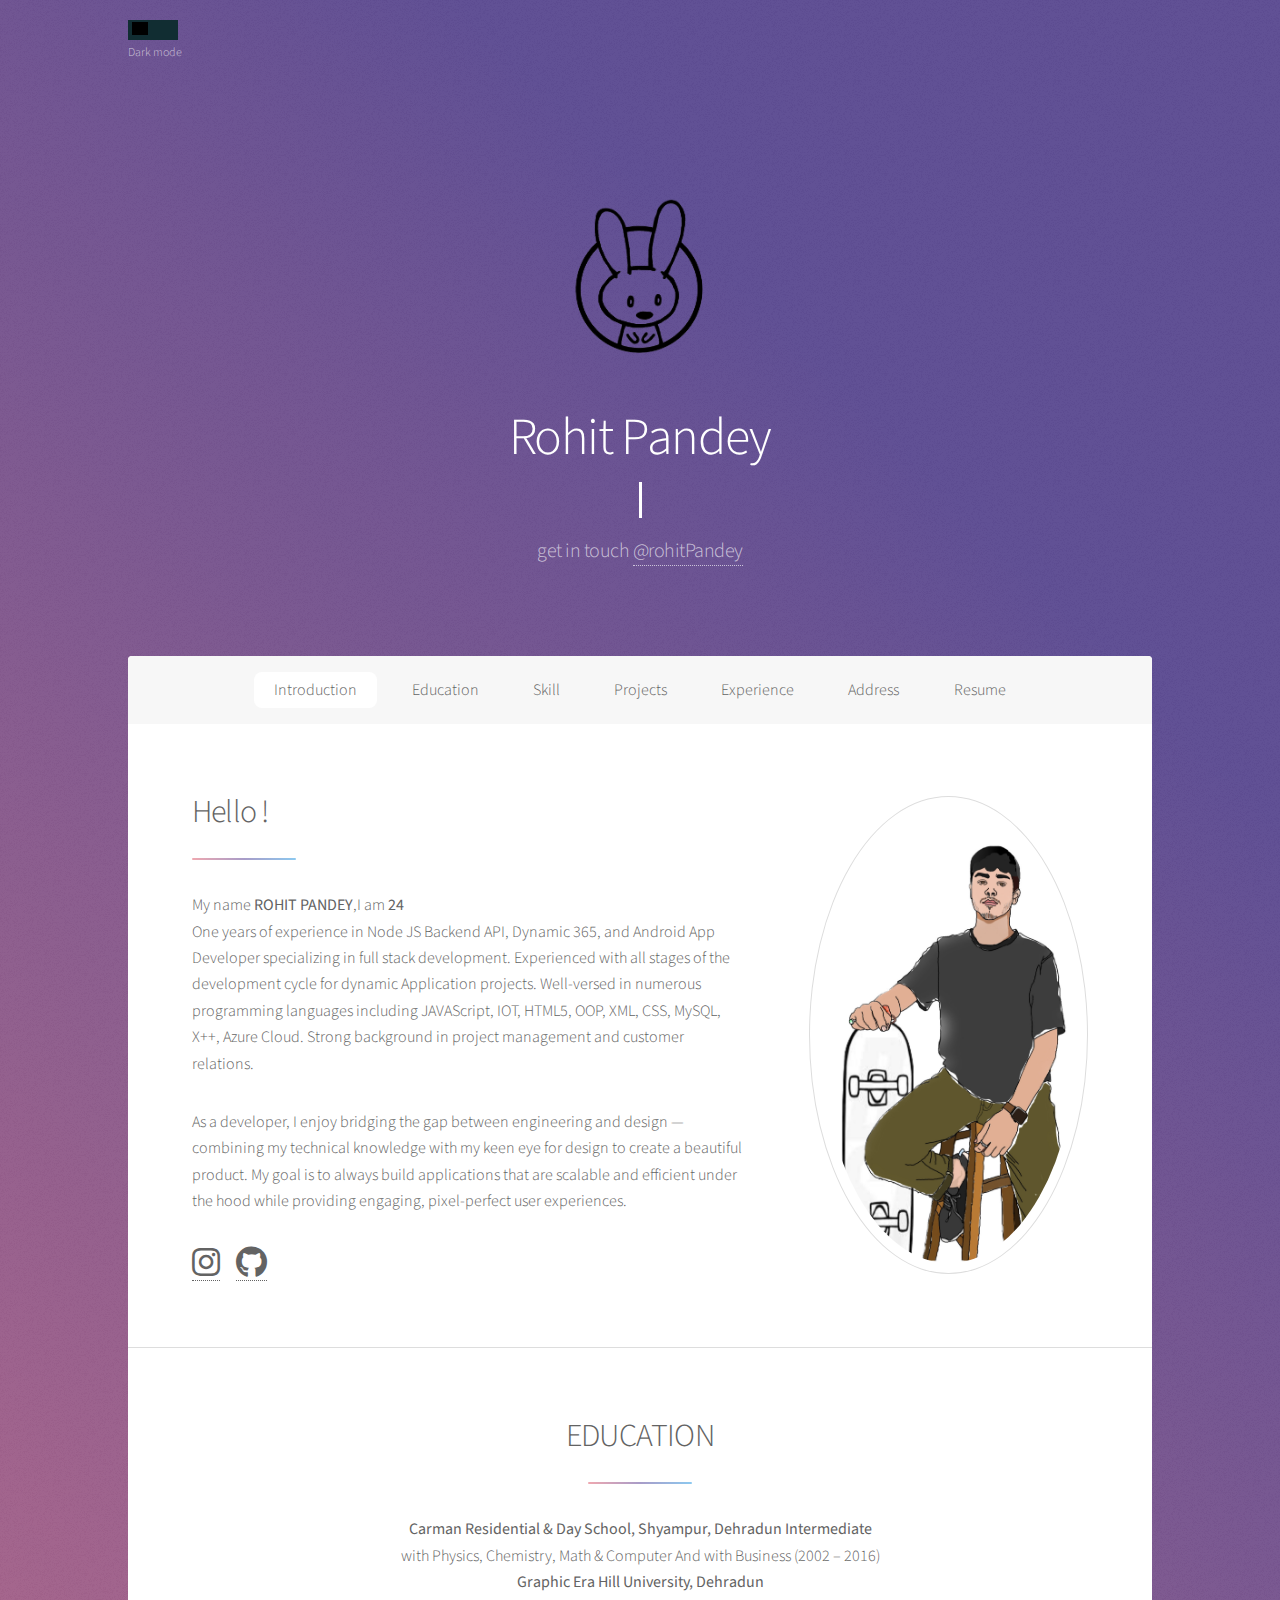
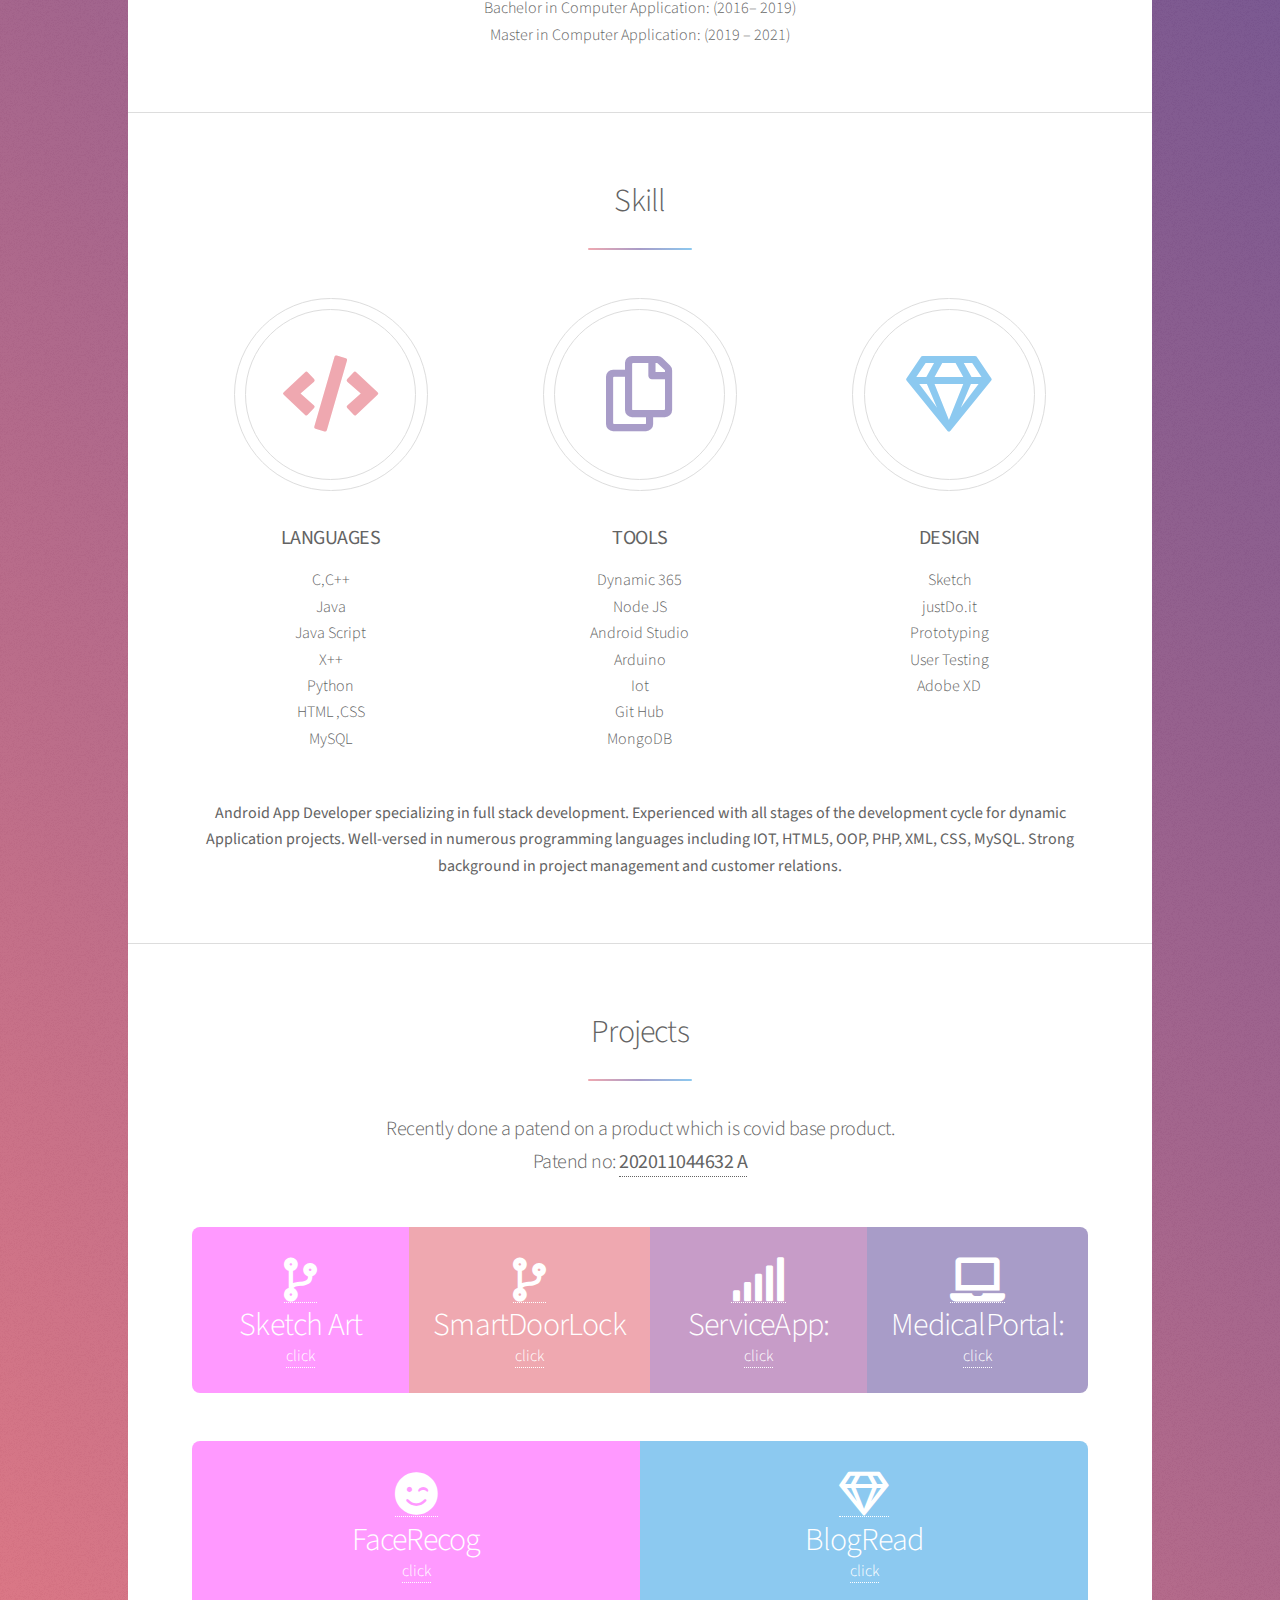
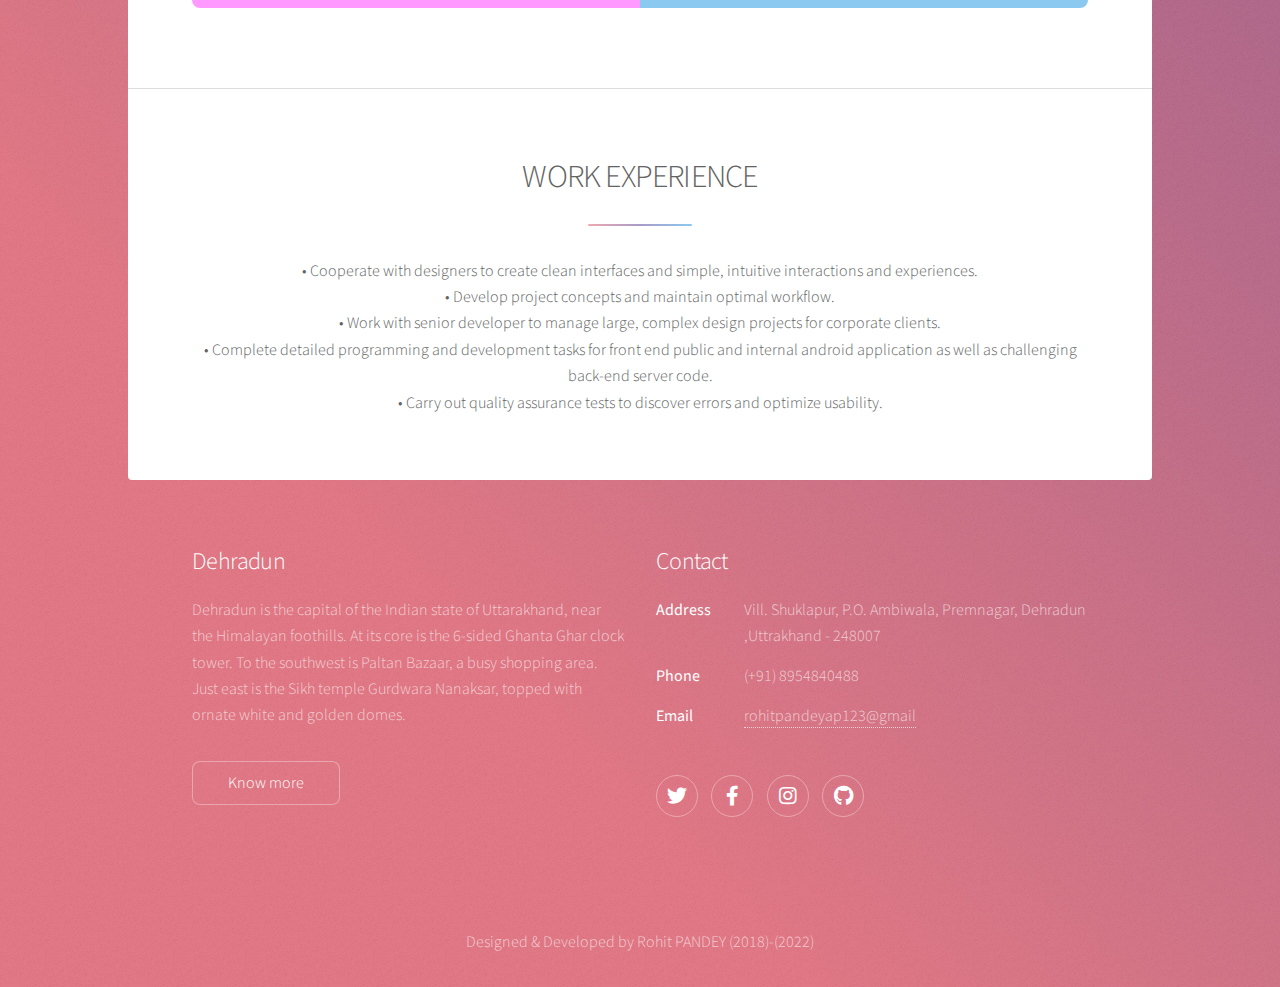
==== commit 3151f45e: "Update index.html" ====
--- a/index.html
+++ b/index.html
@@ -81,7 +81,7 @@
 											<li><a href="https://github.com/rohitpandey8899" ><i class="fab fa-github fa-2x"></i></a></li>
 										</ul>
 									</div>
-									<span class="image"><img src="images/E5A359E9-3956-4C45-B071-83A9724D0ADB.png" alt="" /></span>
+									<span class="image"><img src="images/F24159B0-05CA-4EC6-8A57-6BC7863955BC.jpeg" alt="" /></span>
 								</div>
 							</section>
 							
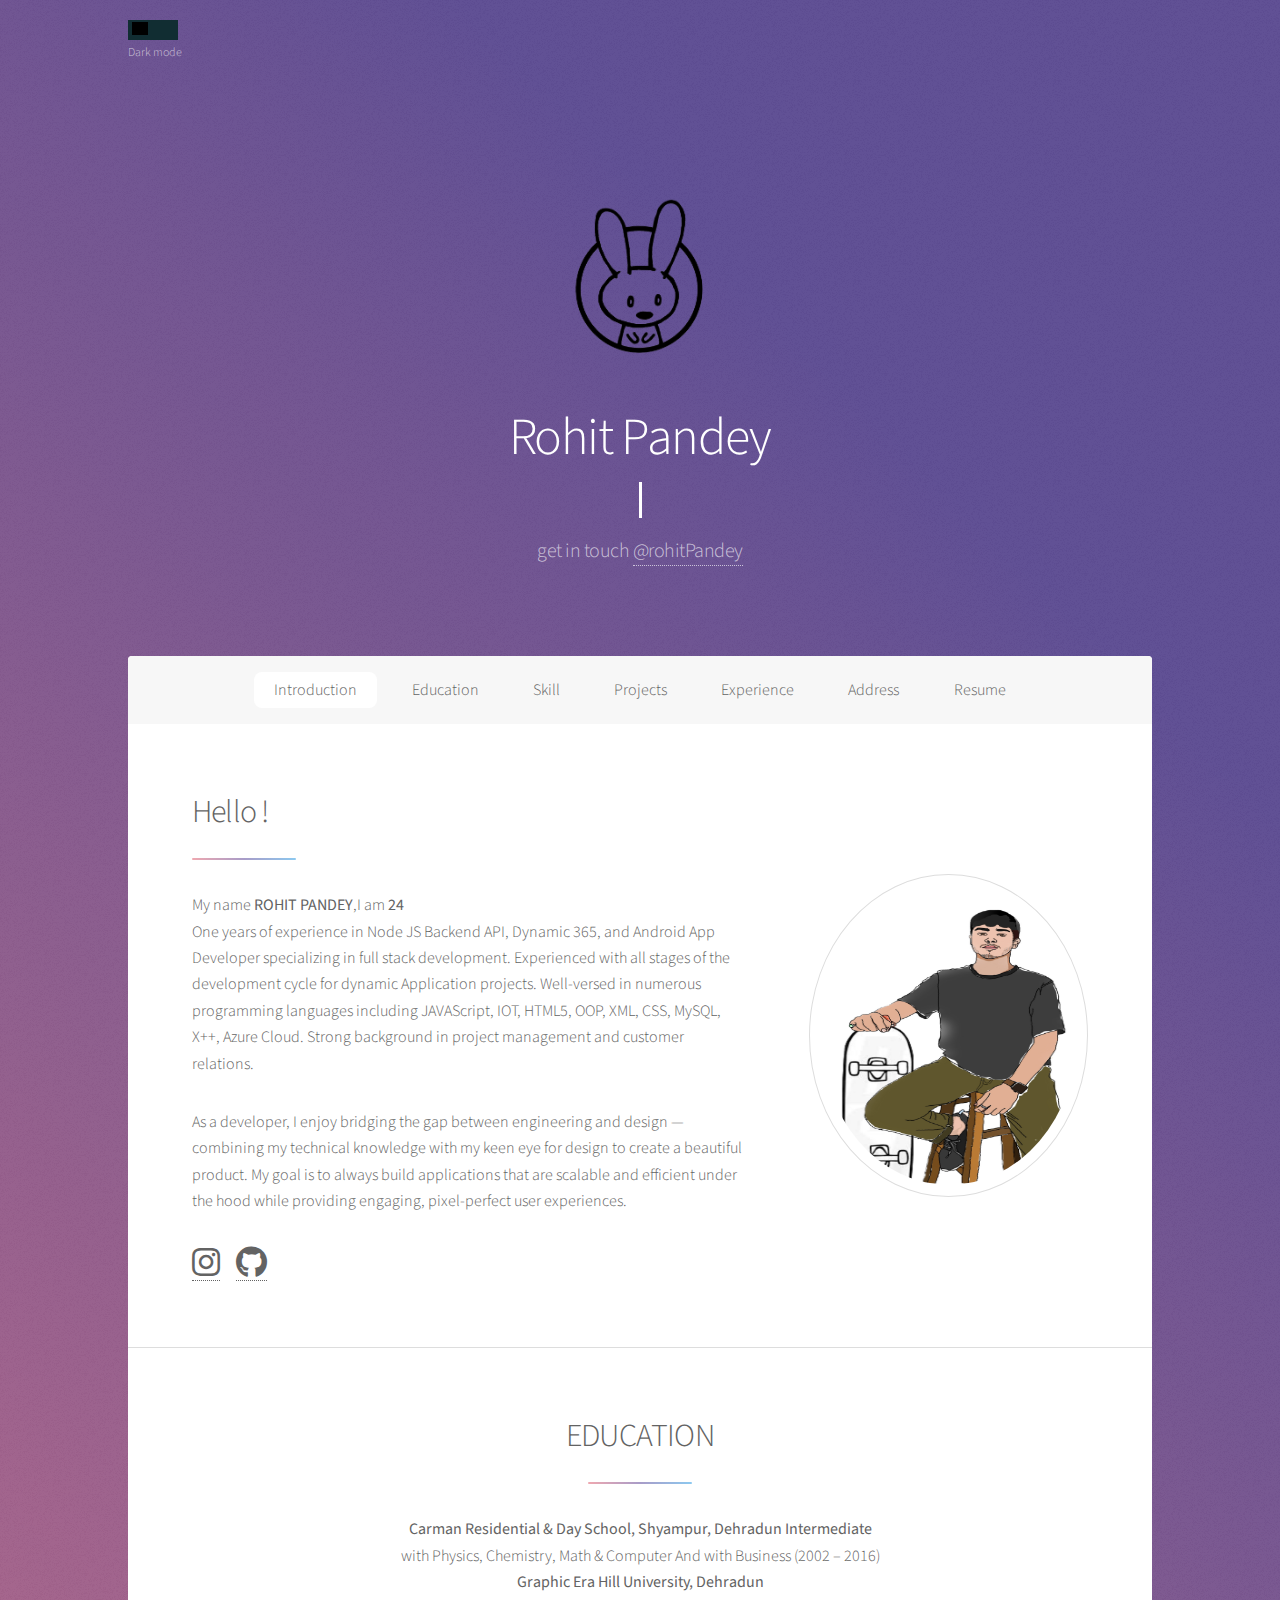
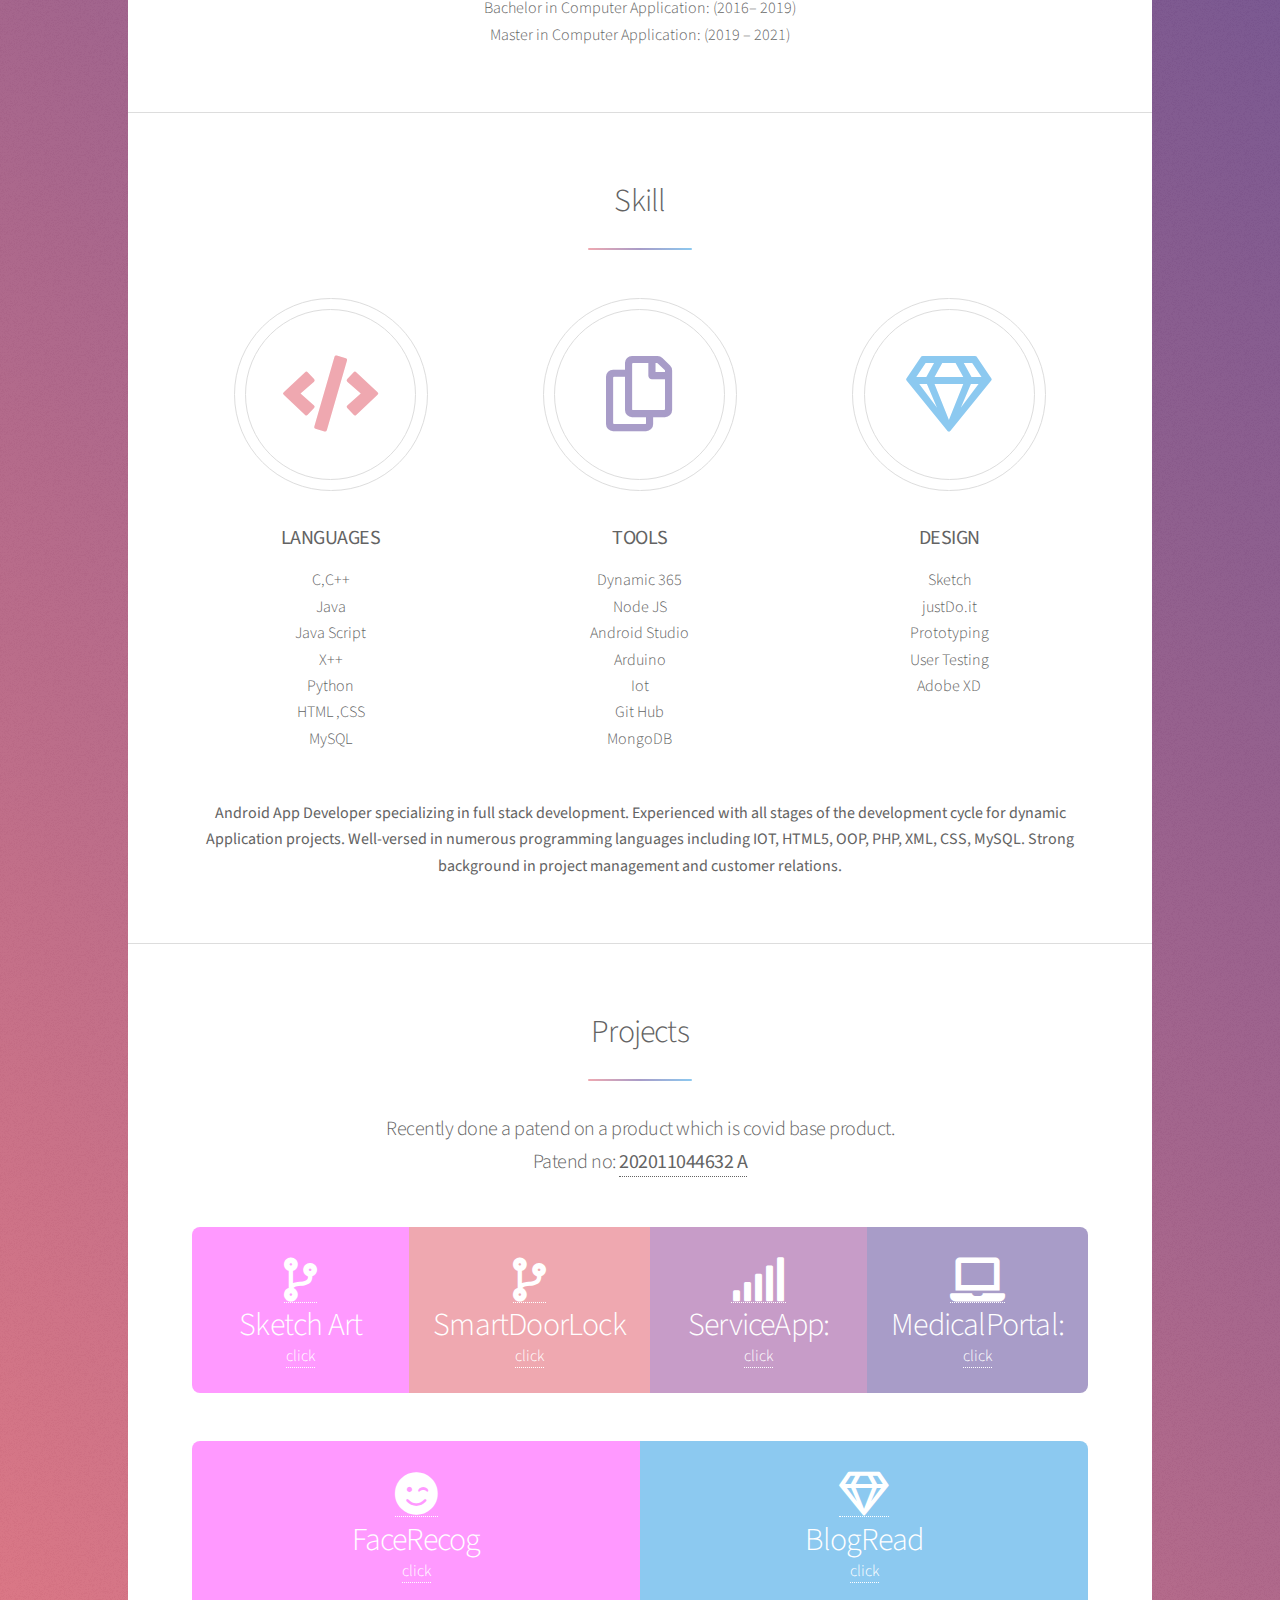
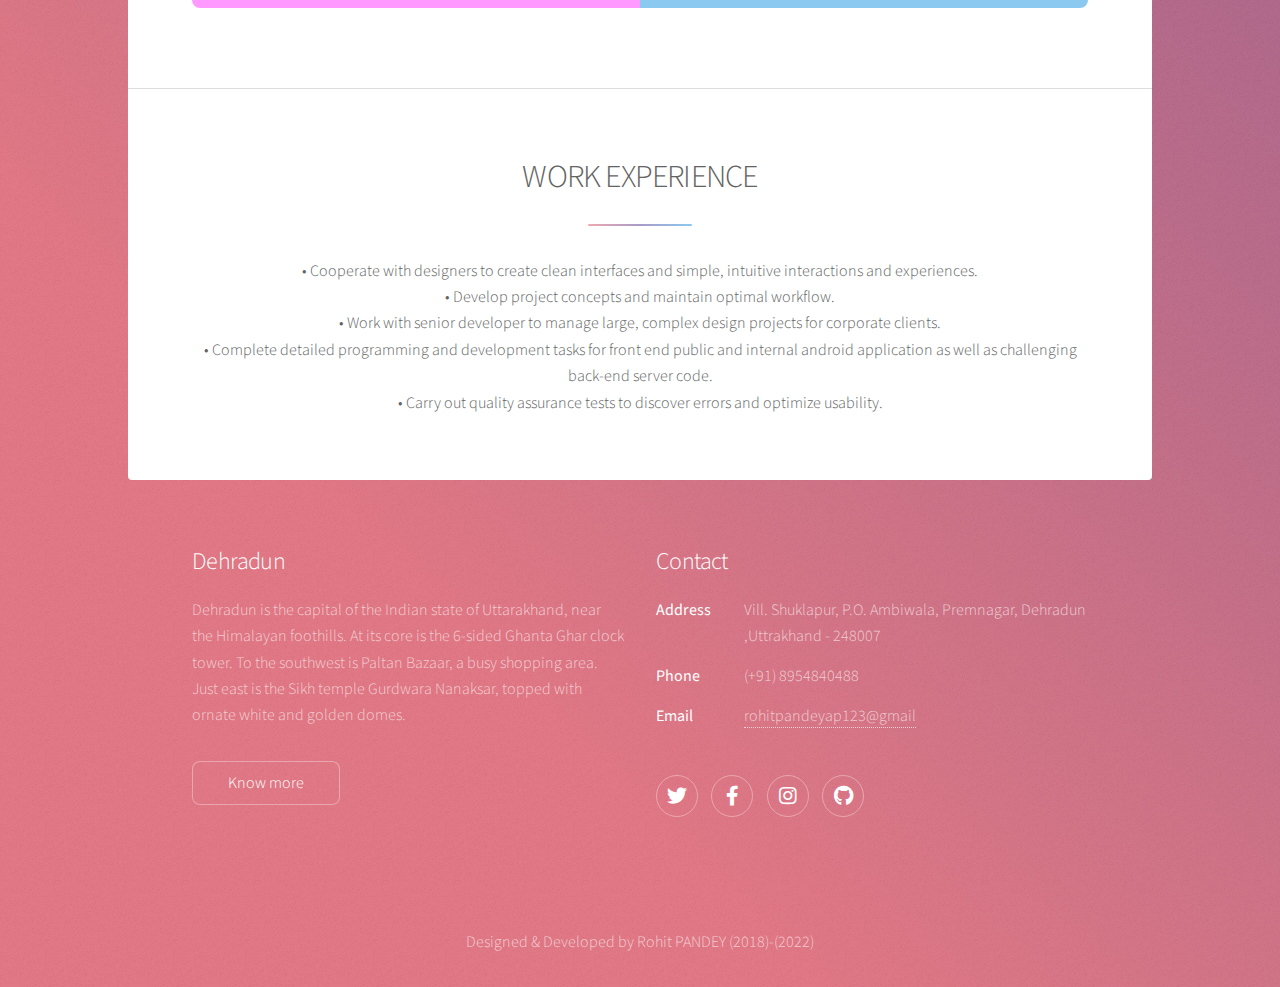
==== commit 1e5533a6: "Update index.html" ====
--- a/index.html
+++ b/index.html
@@ -81,7 +81,7 @@
 											<li><a href="https://github.com/rohitpandey8899" ><i class="fab fa-github fa-2x"></i></a></li>
 										</ul>
 									</div>
-									<span class="image"><img src="images/F24159B0-05CA-4EC6-8A57-6BC7863955BC.jpeg" alt="" /></span>
+									<span class="image"><img src="images/F24159B0-05CA-4EC6-8A57-6BC7863955BC.jpeg" alt="" height="300" /></span>
 								</div>
 							</section>
 							
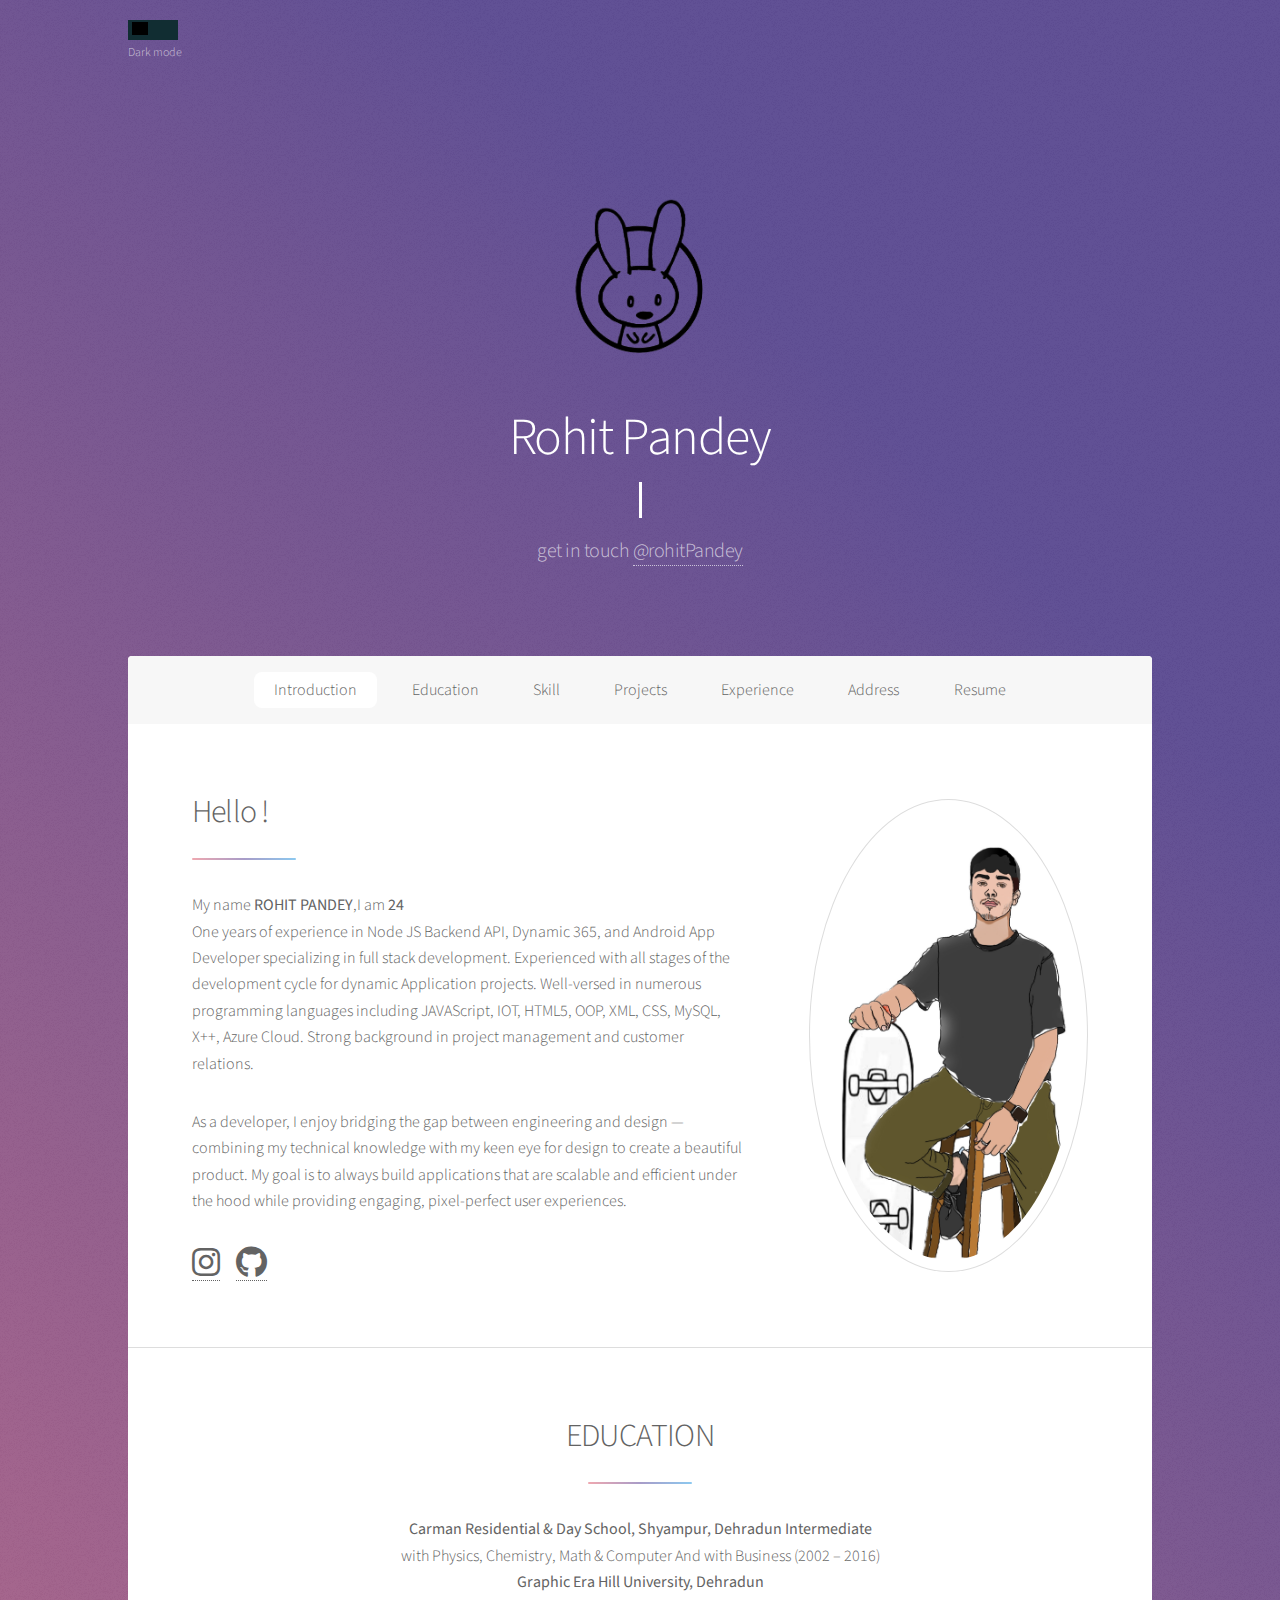
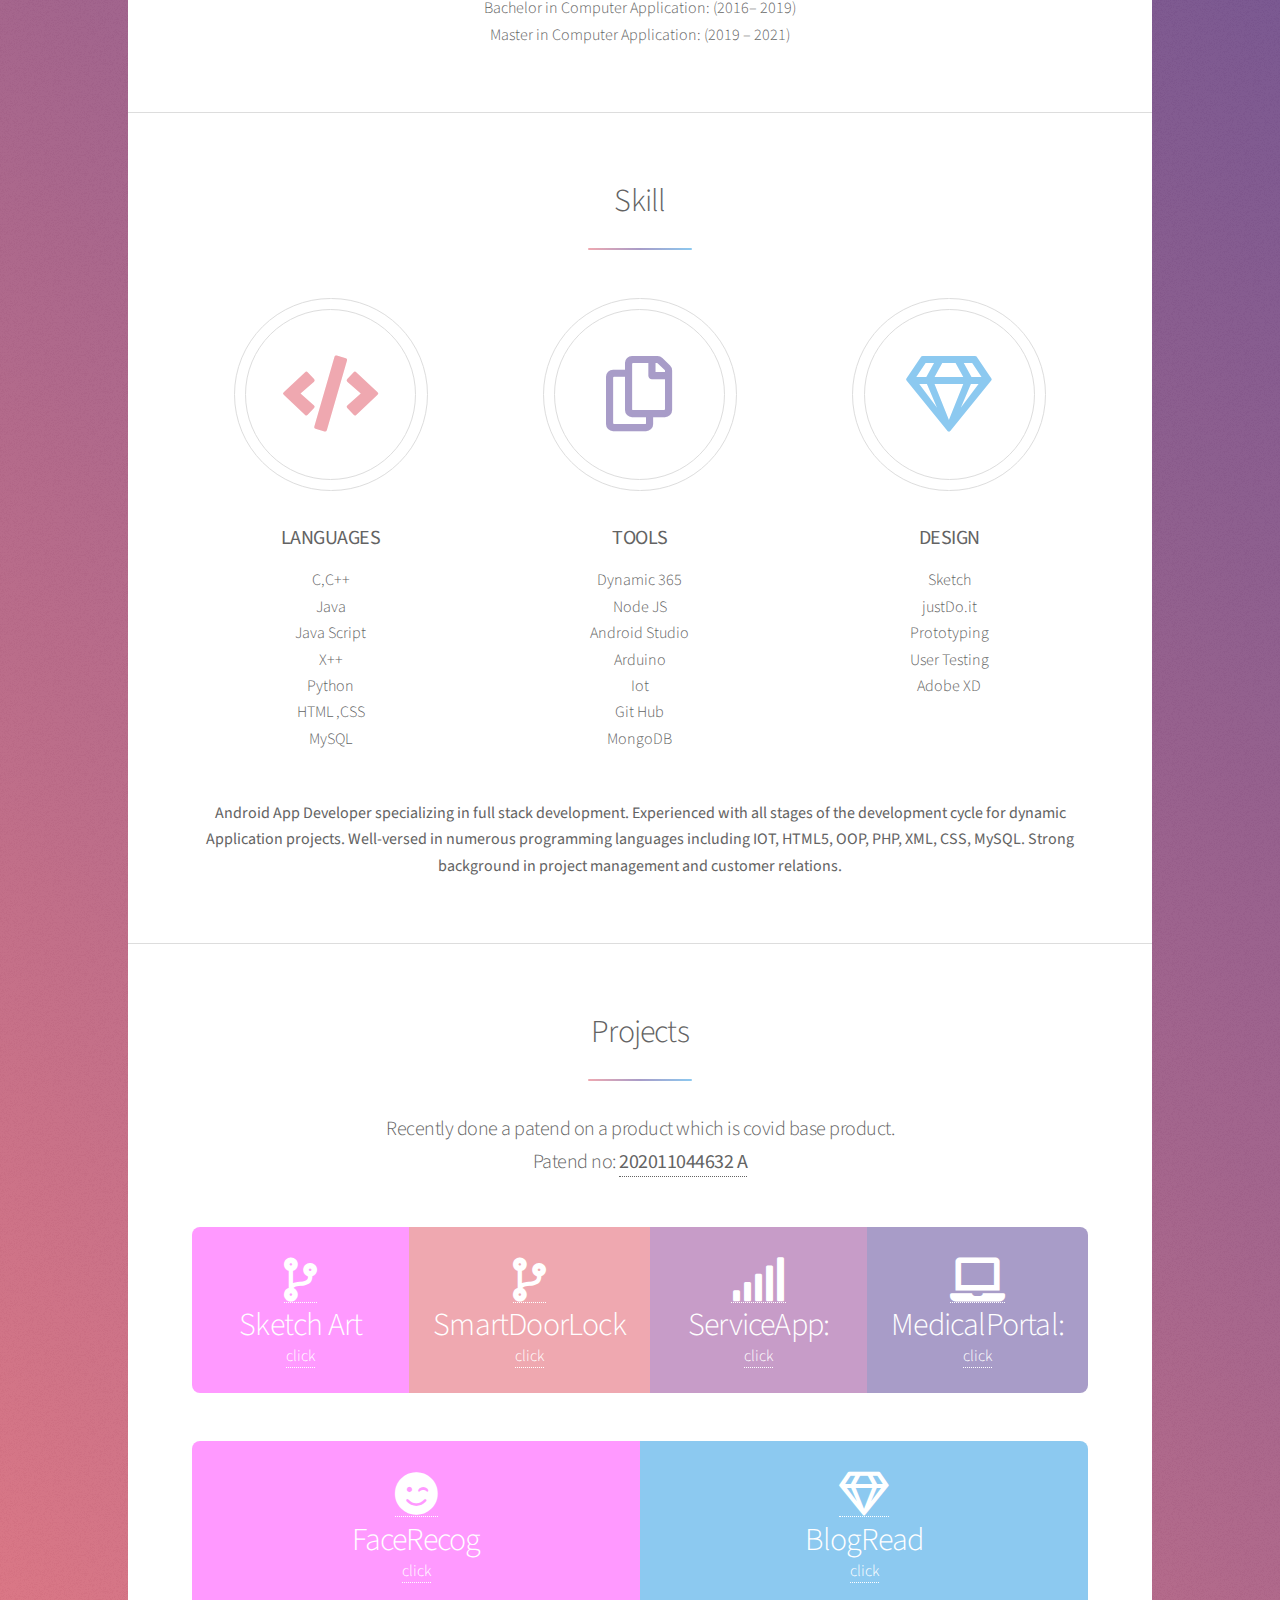
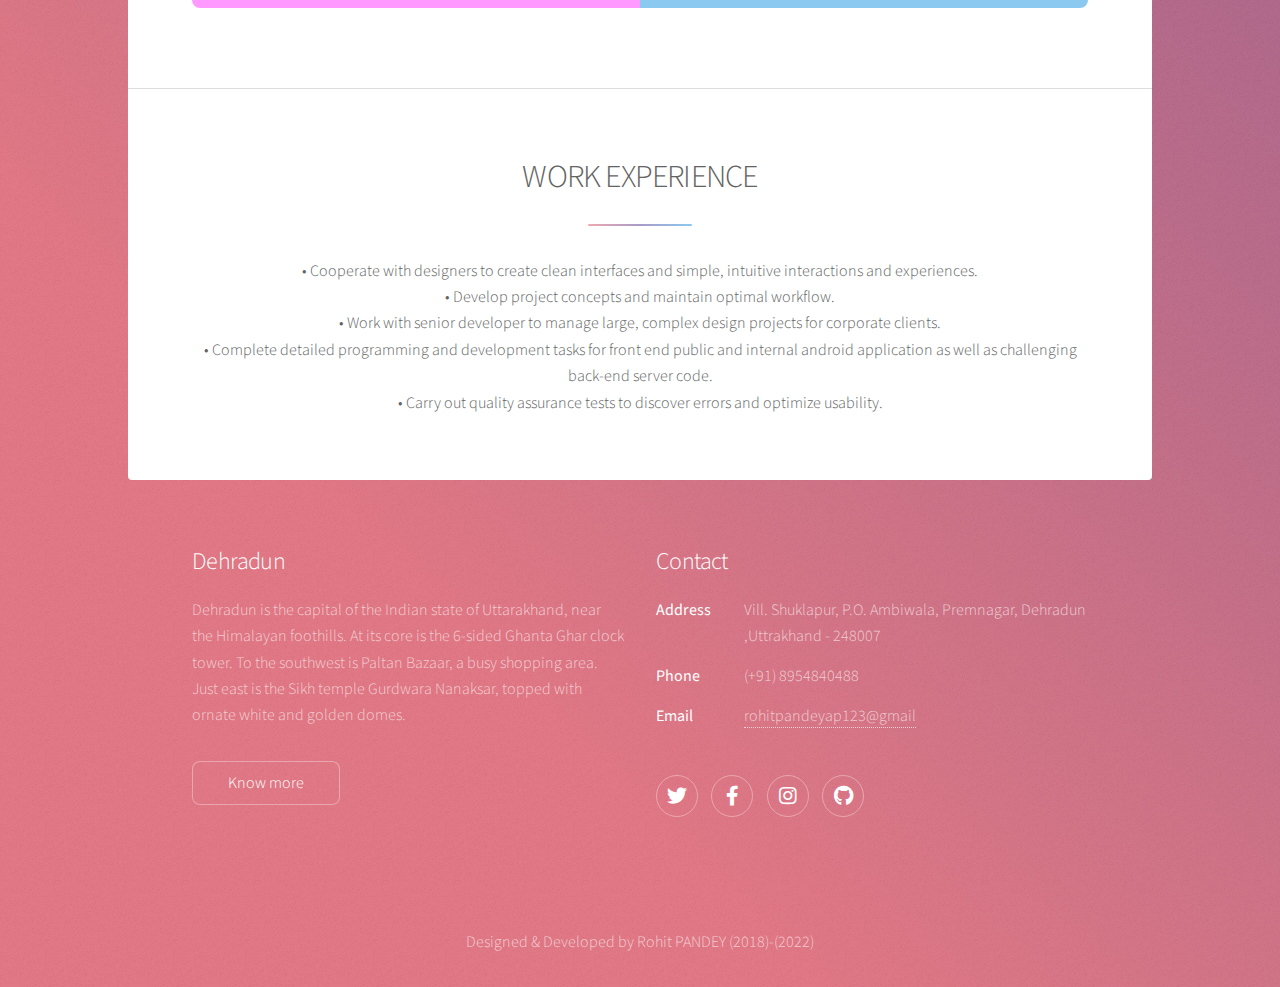
==== commit 9a27589e: "Update index.html" ====
--- a/index.html
+++ b/index.html
@@ -81,7 +81,7 @@
 											<li><a href="https://github.com/rohitpandey8899" ><i class="fab fa-github fa-2x"></i></a></li>
 										</ul>
 									</div>
-									<span class="image"><img src="images/F24159B0-05CA-4EC6-8A57-6BC7863955BC.jpeg" alt="" height="300" /></span>
+									<span class="image"><img src="images/F24159B0-05CA-4EC6-8A57-6BC7863955BC.jpeg" alt="" height="450" /></span>
 								</div>
 							</section>
 							
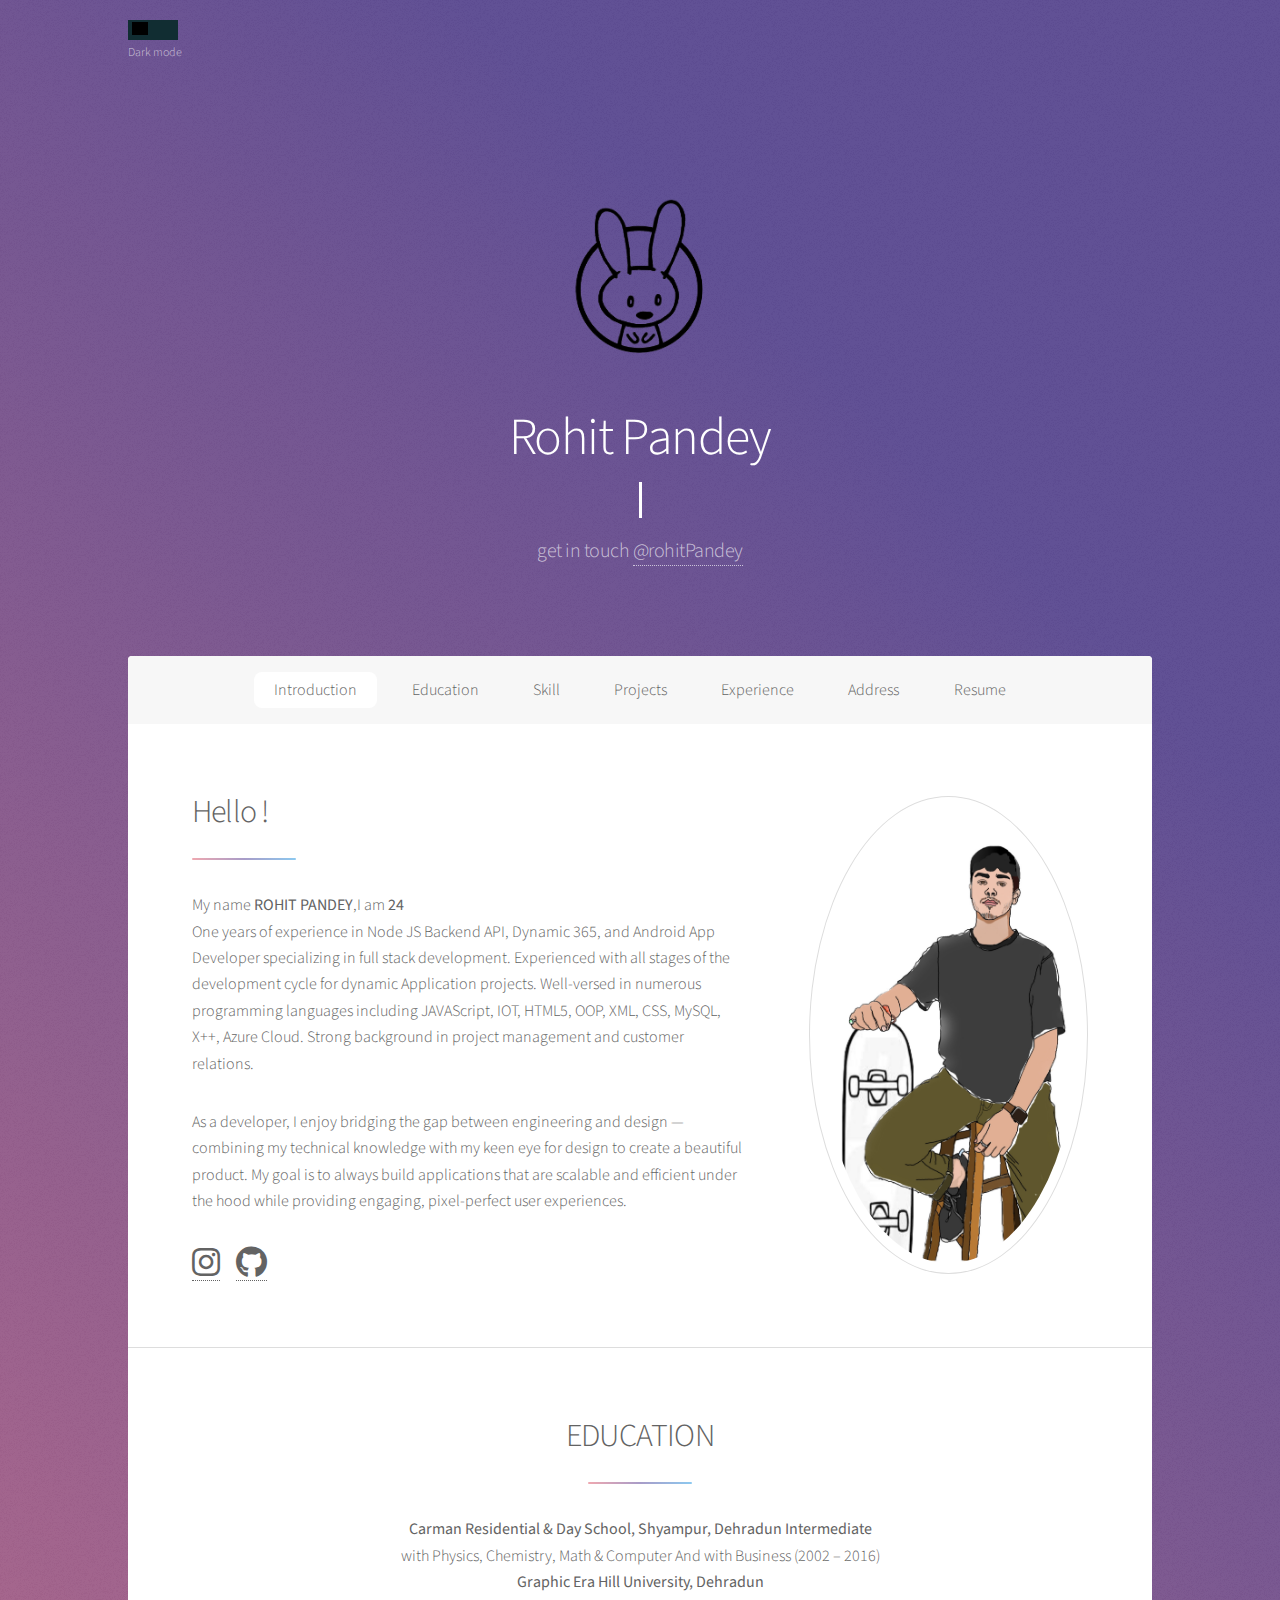
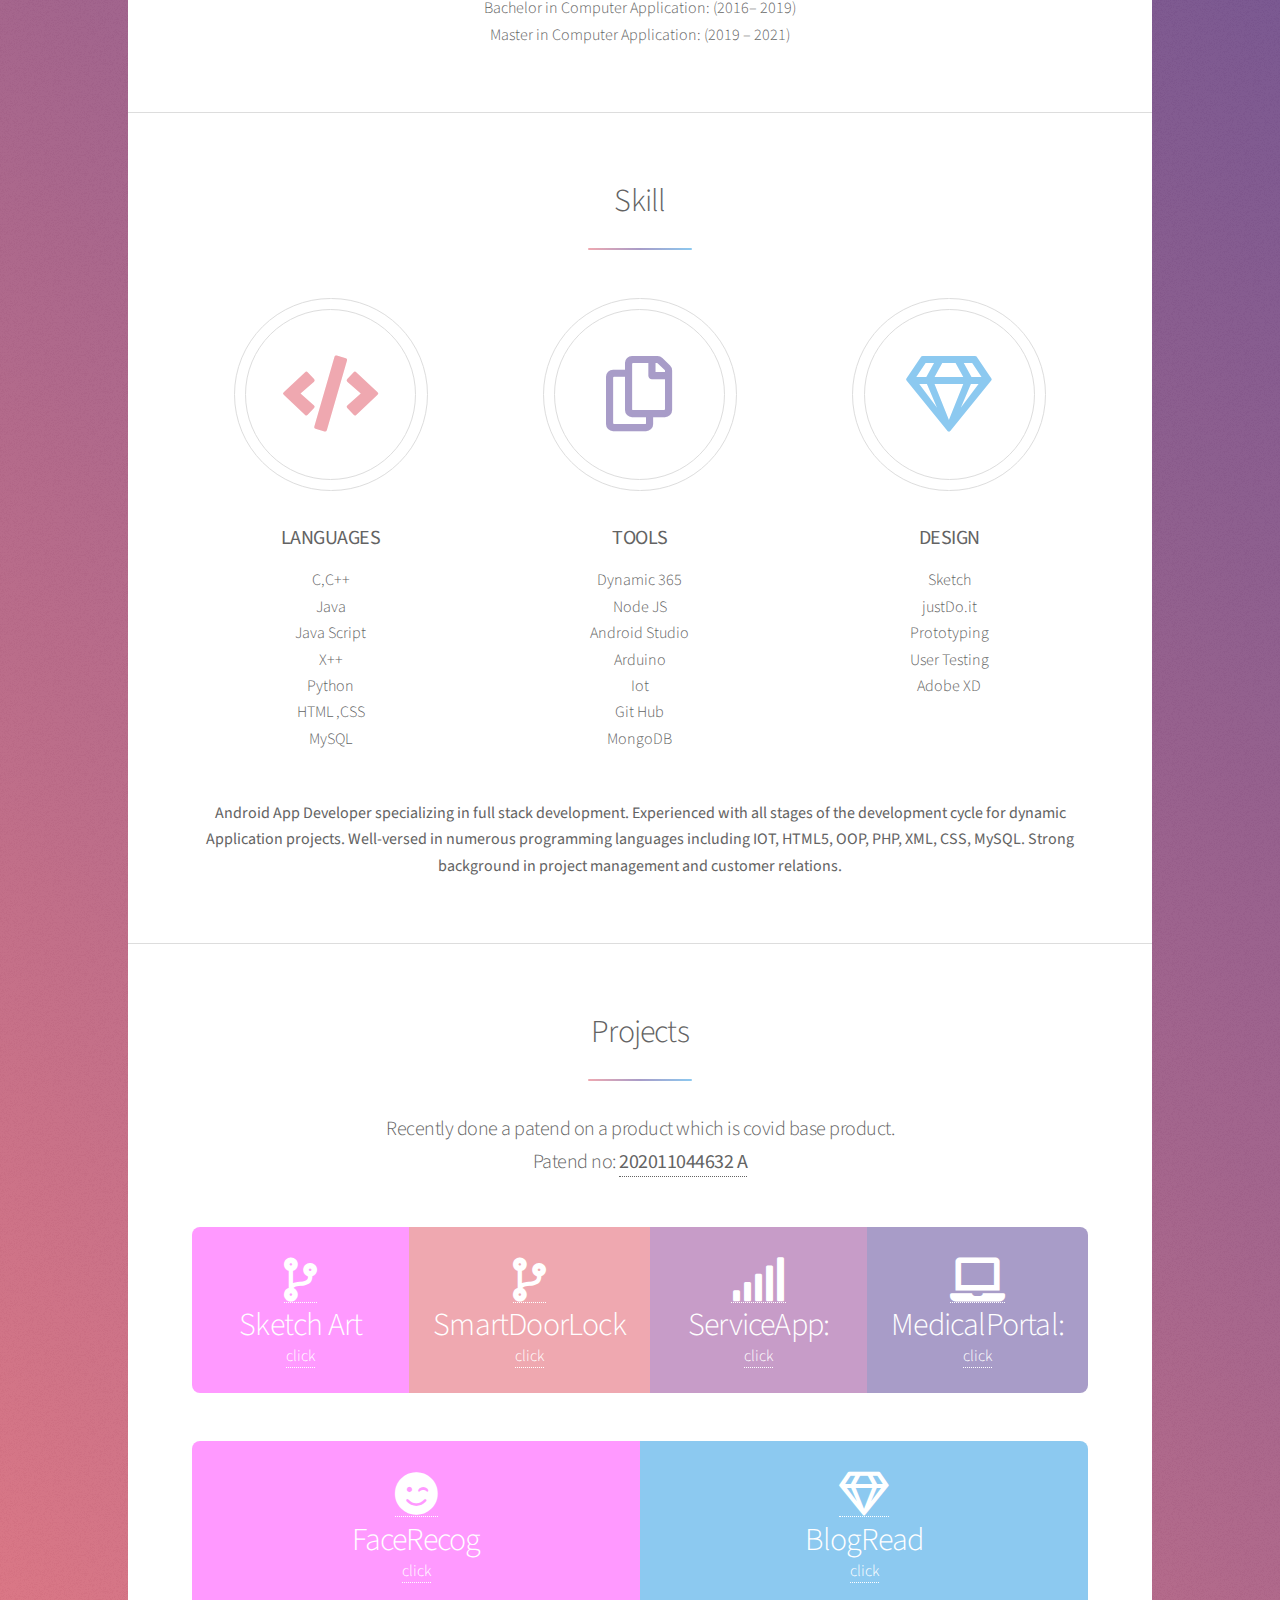
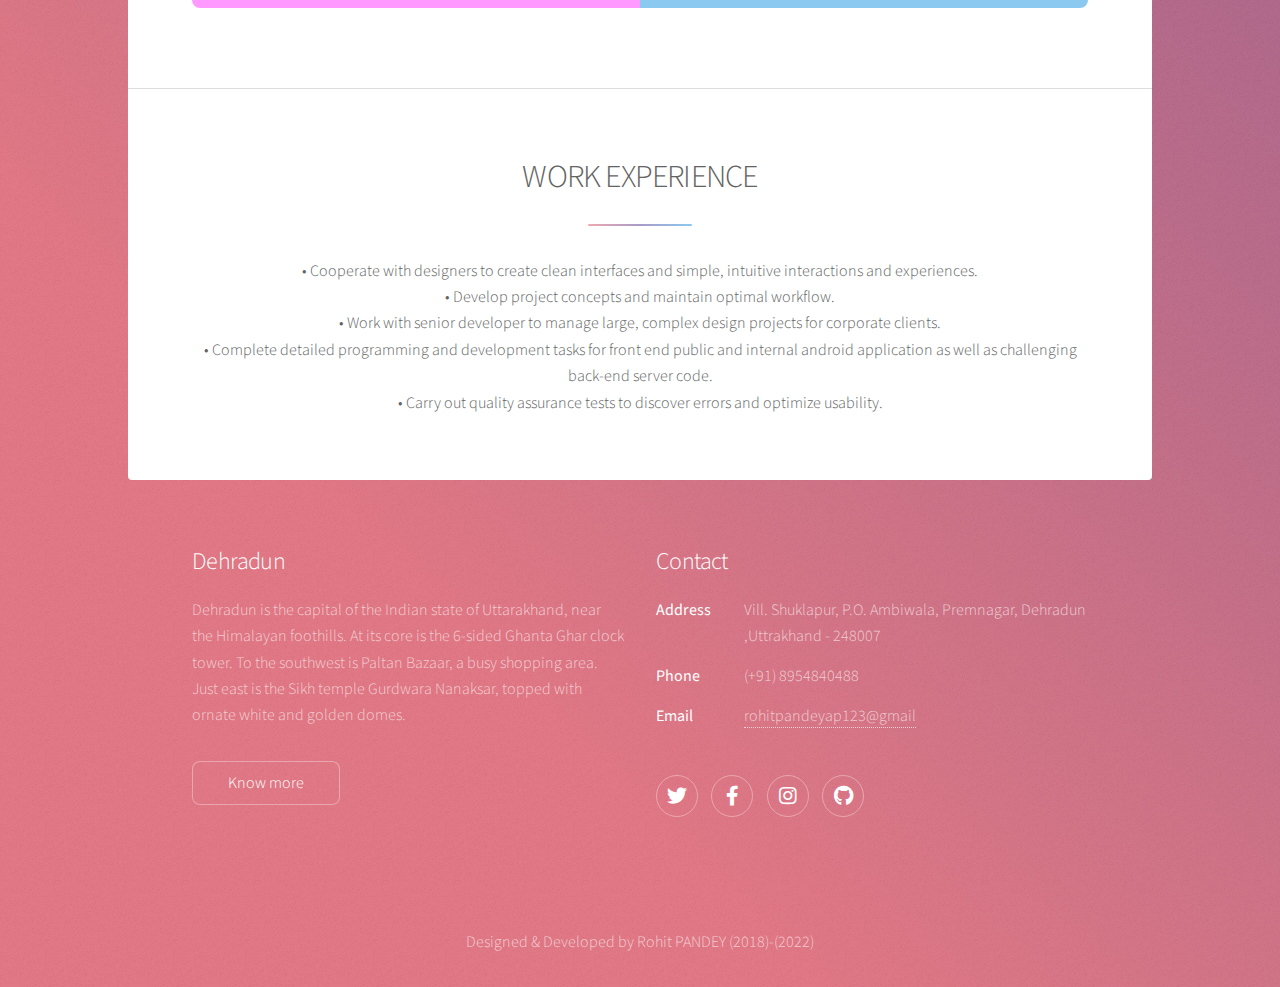
==== commit 42b74cb0: "Update index.html" ====
--- a/index.html
+++ b/index.html
@@ -81,7 +81,7 @@
 											<li><a href="https://github.com/rohitpandey8899" ><i class="fab fa-github fa-2x"></i></a></li>
 										</ul>
 									</div>
-									<span class="image"><img src="images/F24159B0-05CA-4EC6-8A57-6BC7863955BC.jpeg" alt="" height="450" /></span>
+									<span class="image"><img src="images/F24159B0-05CA-4EC6-8A57-6BC7863955BC.jpeg" alt=""/></span>
 								</div>
 							</section>
 							
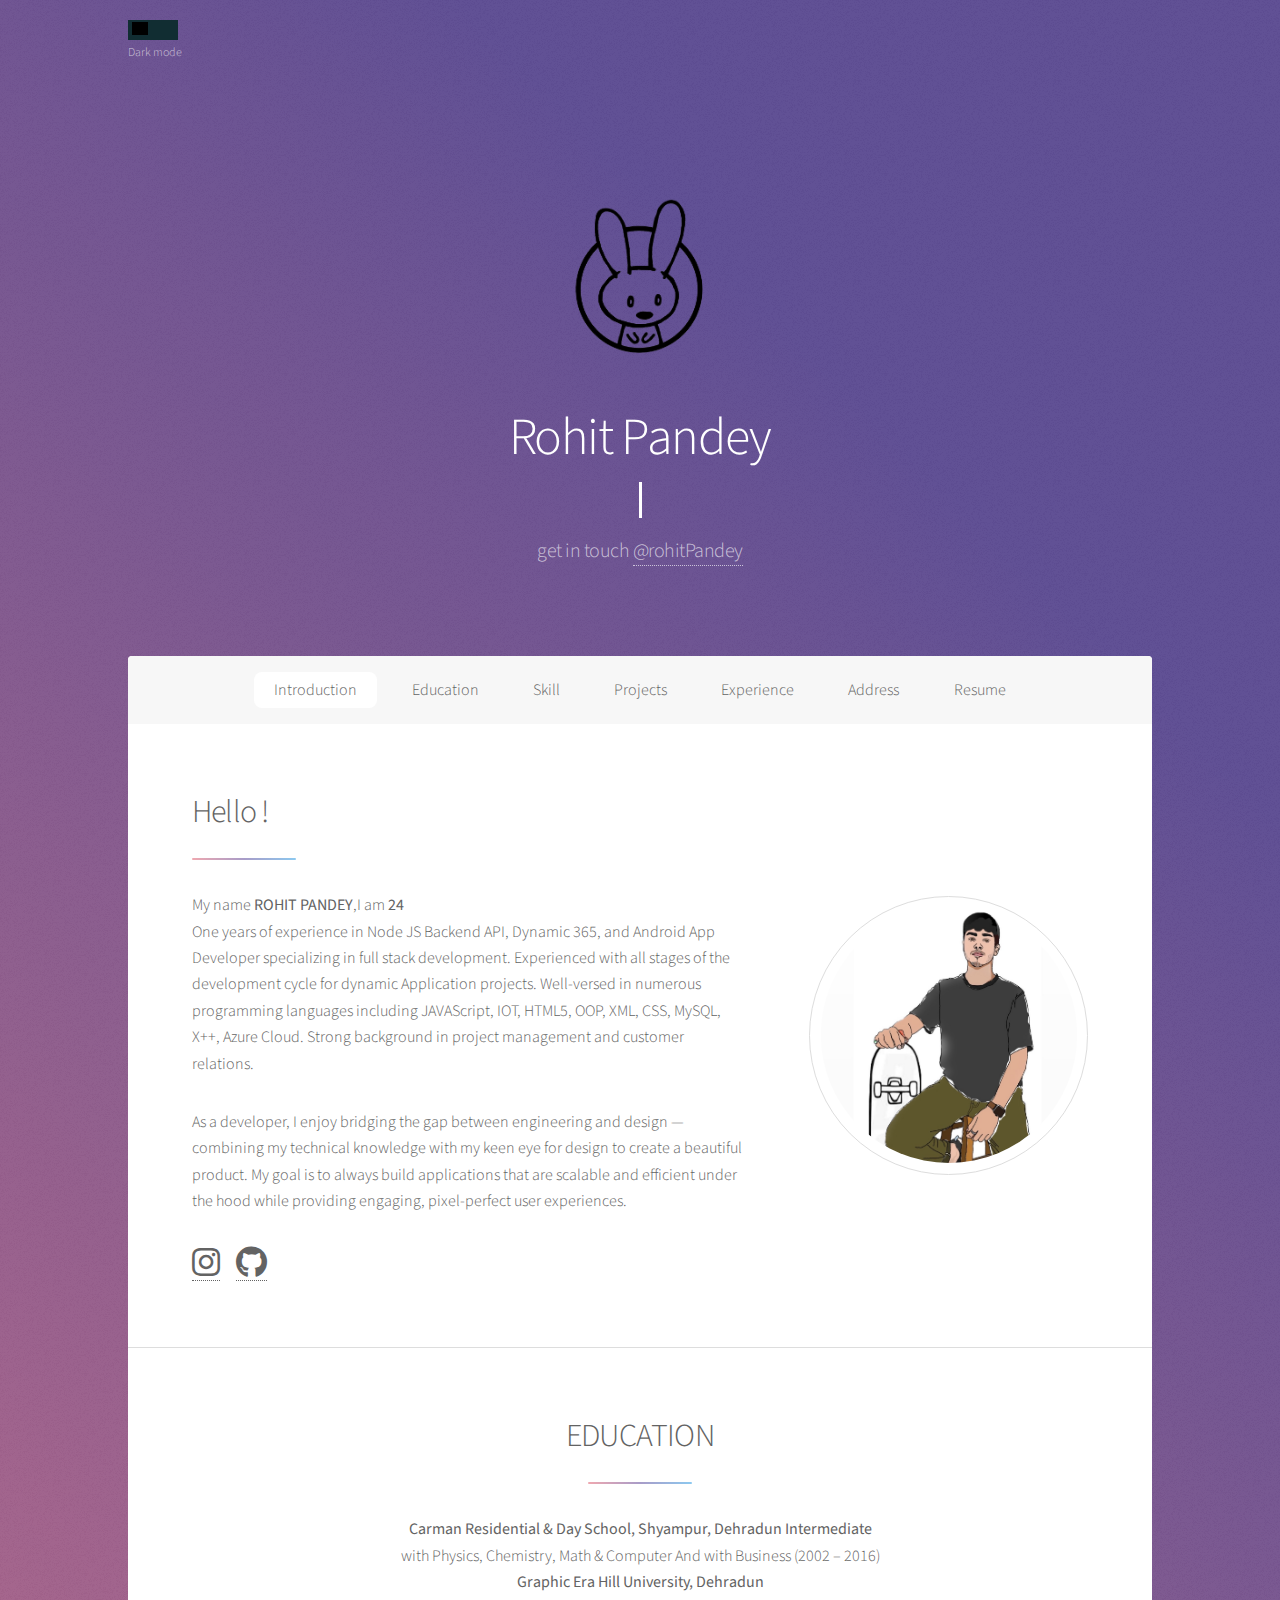
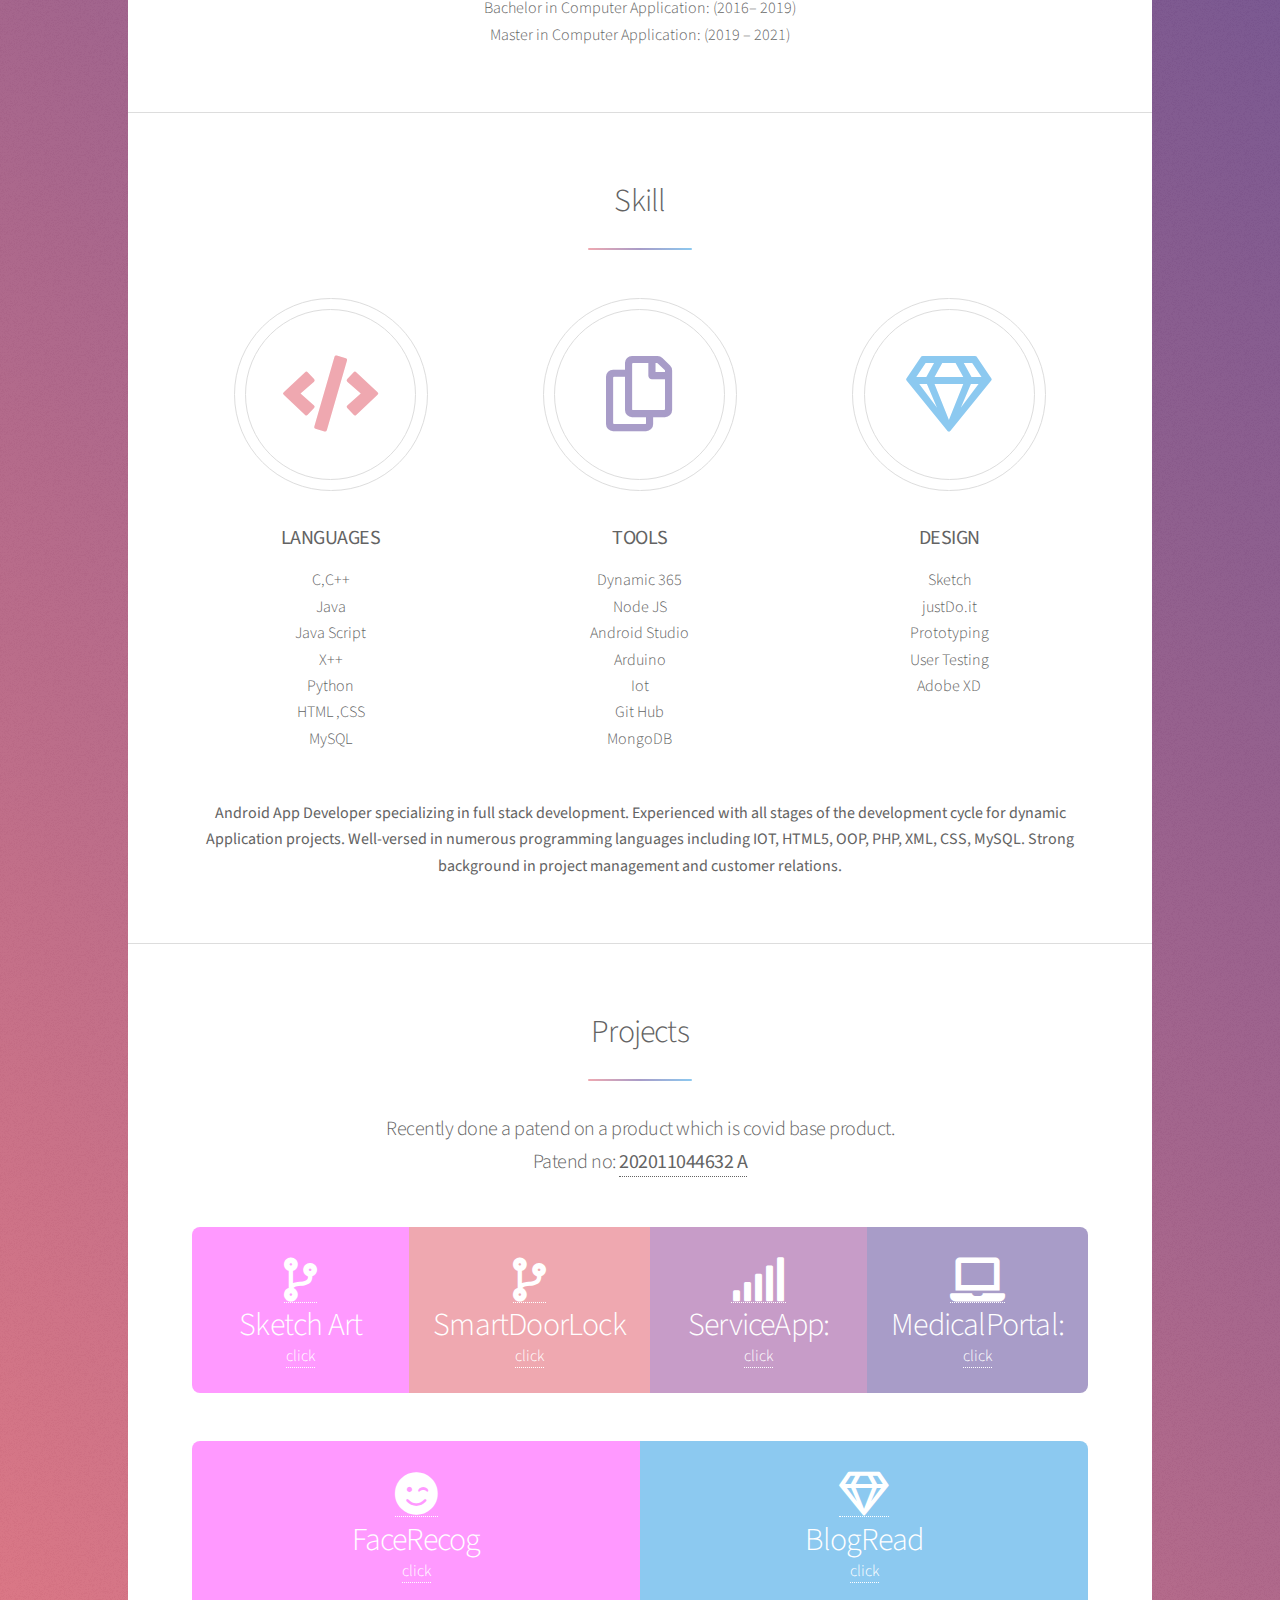
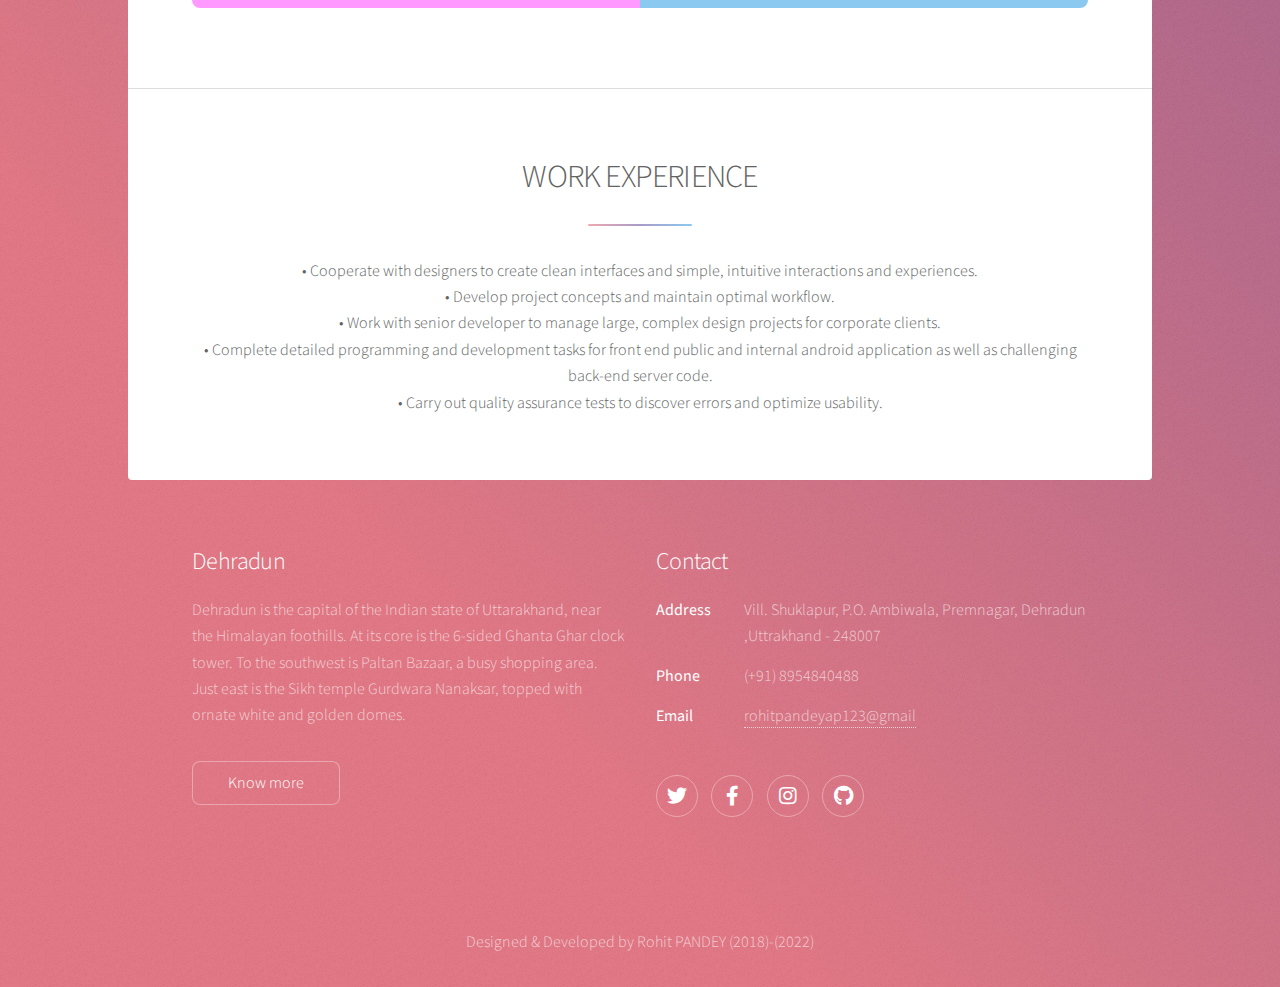
==== commit 2f9c0a2e: "Update index.html" ====
--- a/index.html
+++ b/index.html
@@ -81,7 +81,7 @@
 											<li><a href="https://github.com/rohitpandey8899" ><i class="fab fa-github fa-2x"></i></a></li>
 										</ul>
 									</div>
-									<span class="image"><img src="images/F24159B0-05CA-4EC6-8A57-6BC7863955BC.jpeg" alt=""/></span>
+									<span class="image"><img src="images/608F2823-5B07-4245-9E59-A85EBB6E1736.jpg" alt=""/></span>
 								</div>
 							</section>
 							
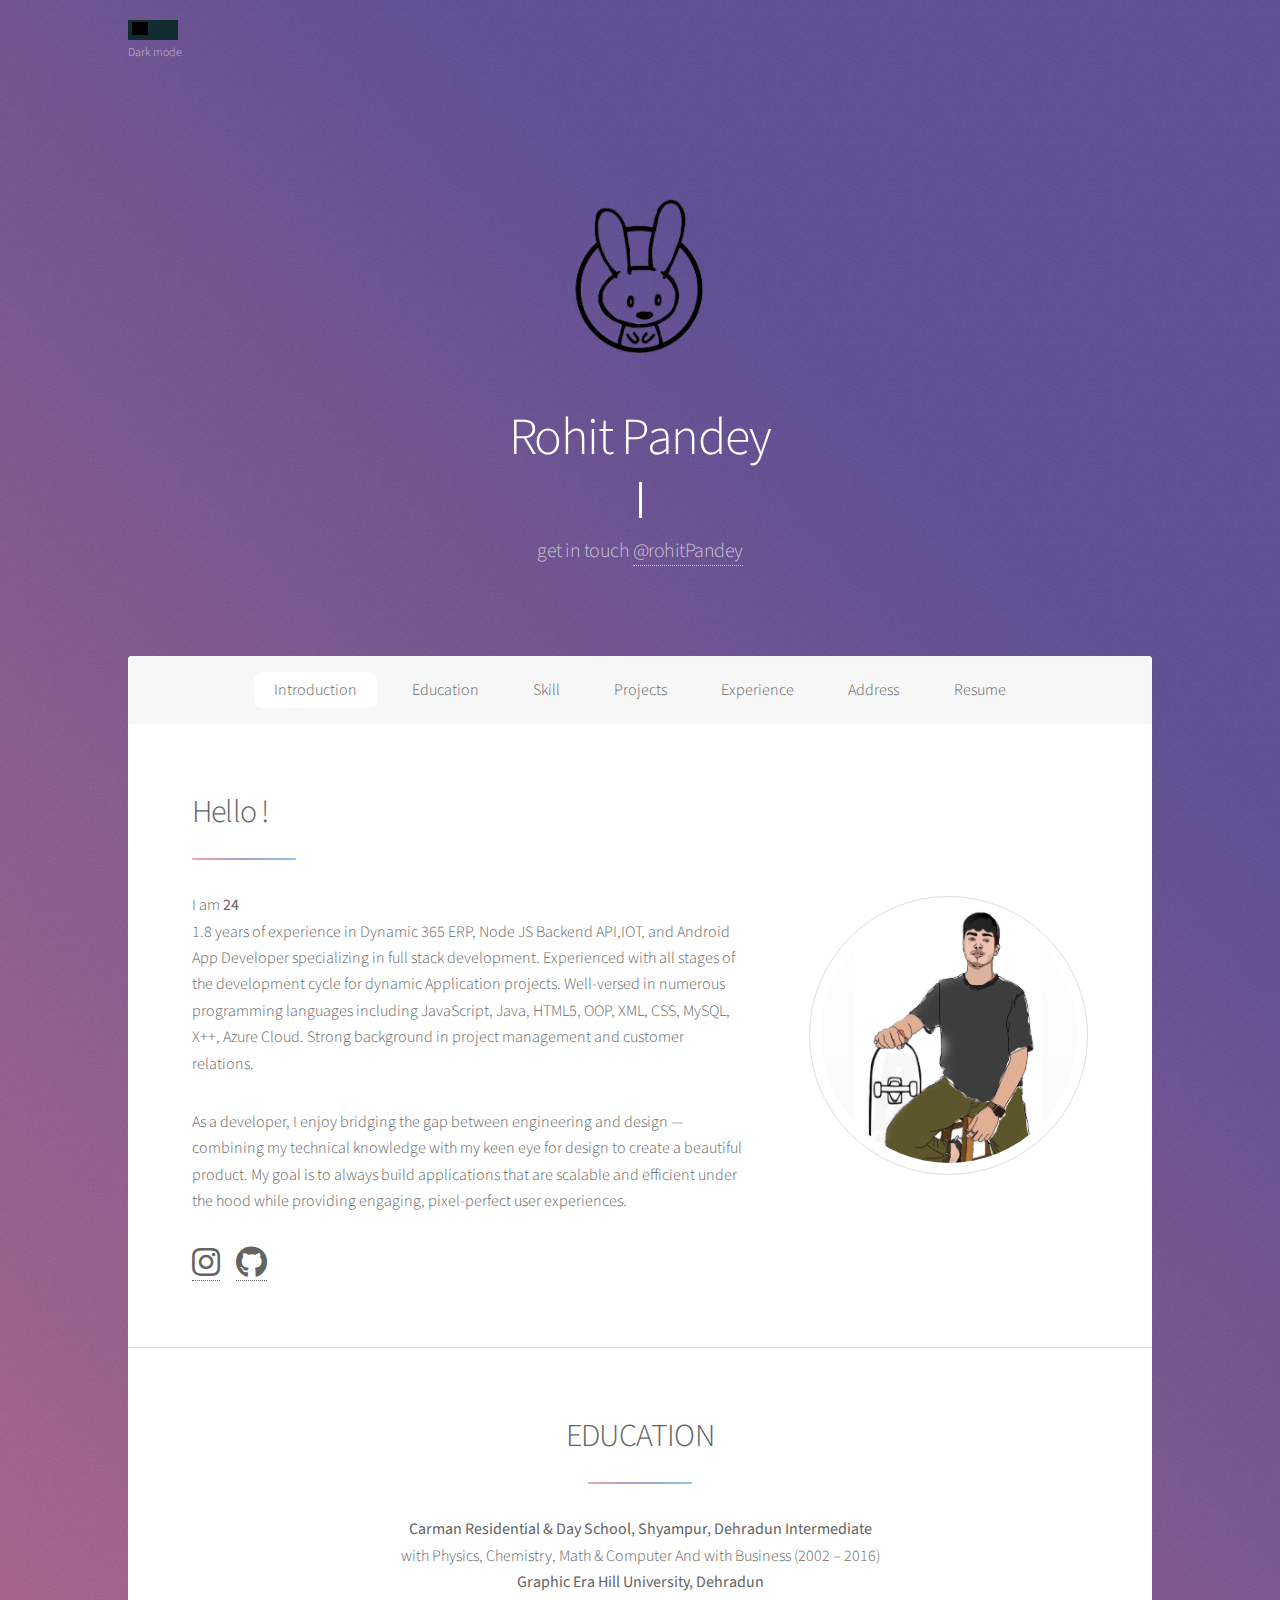
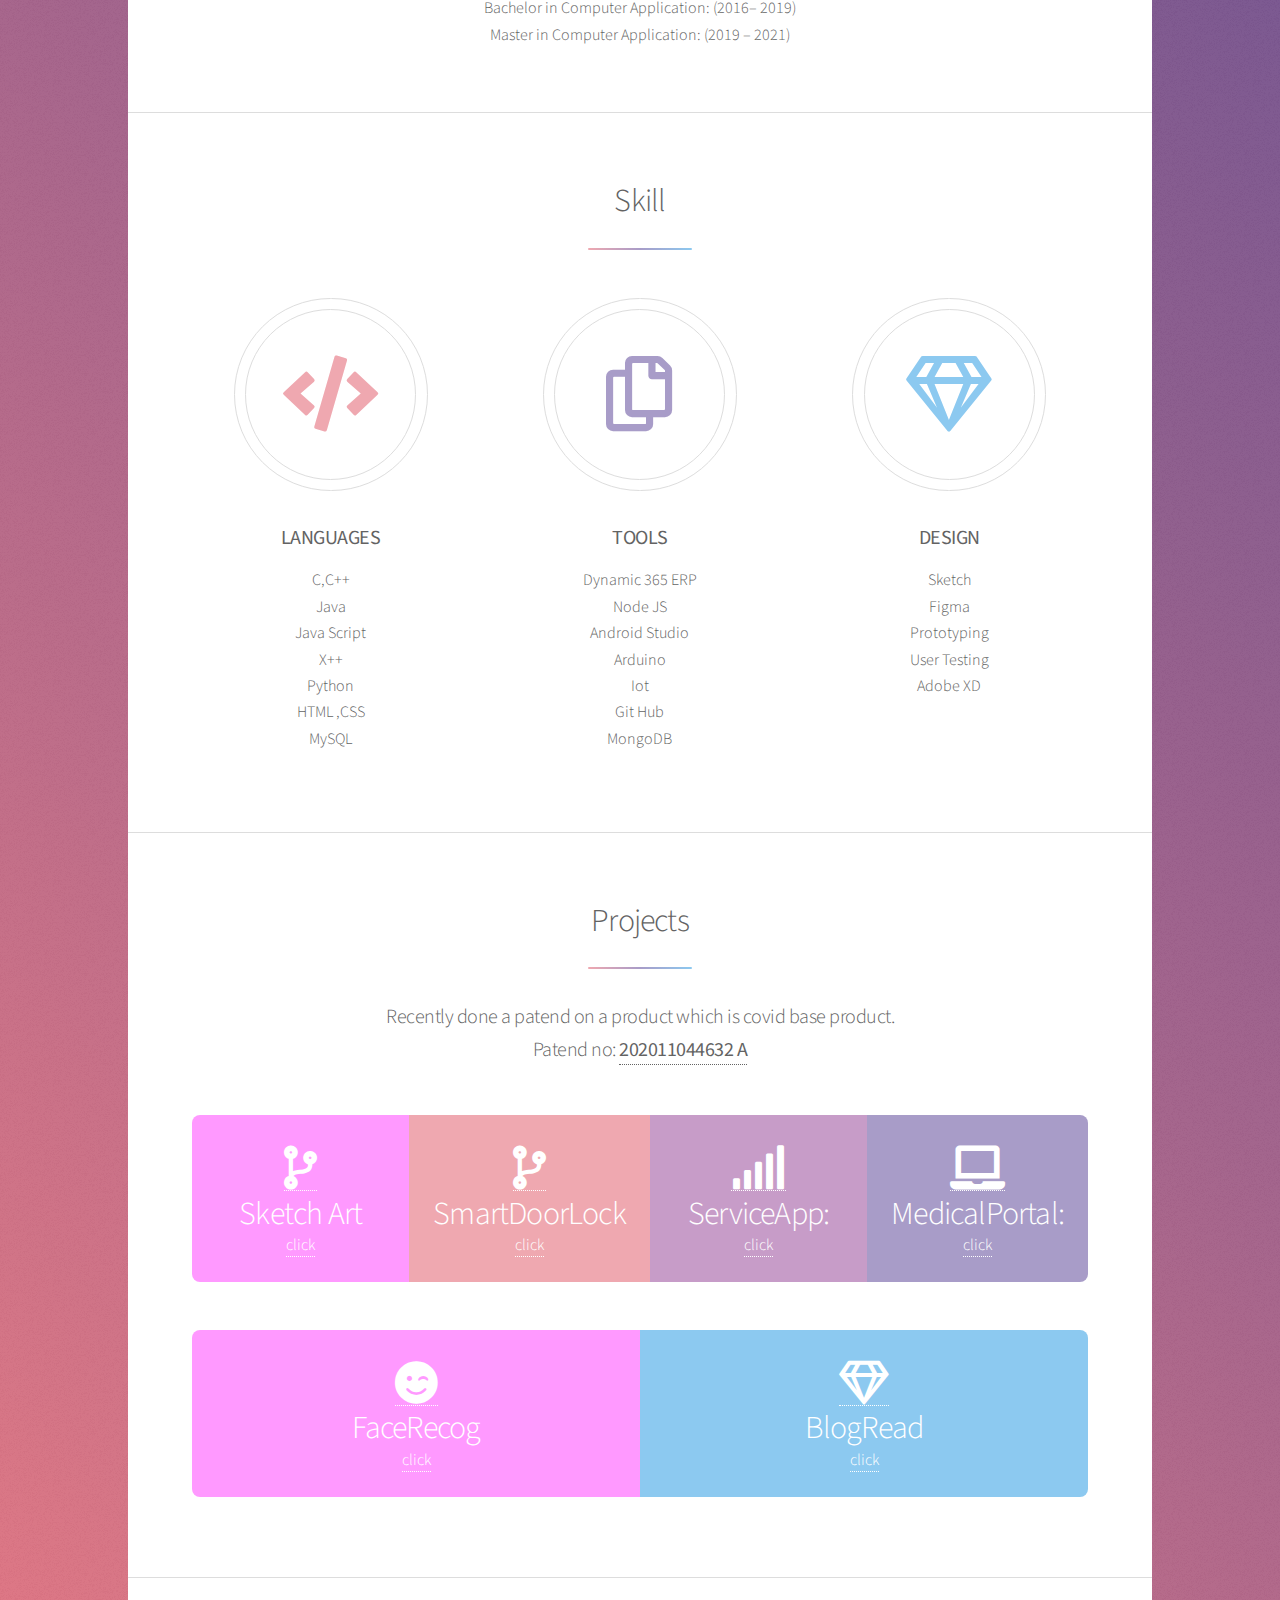
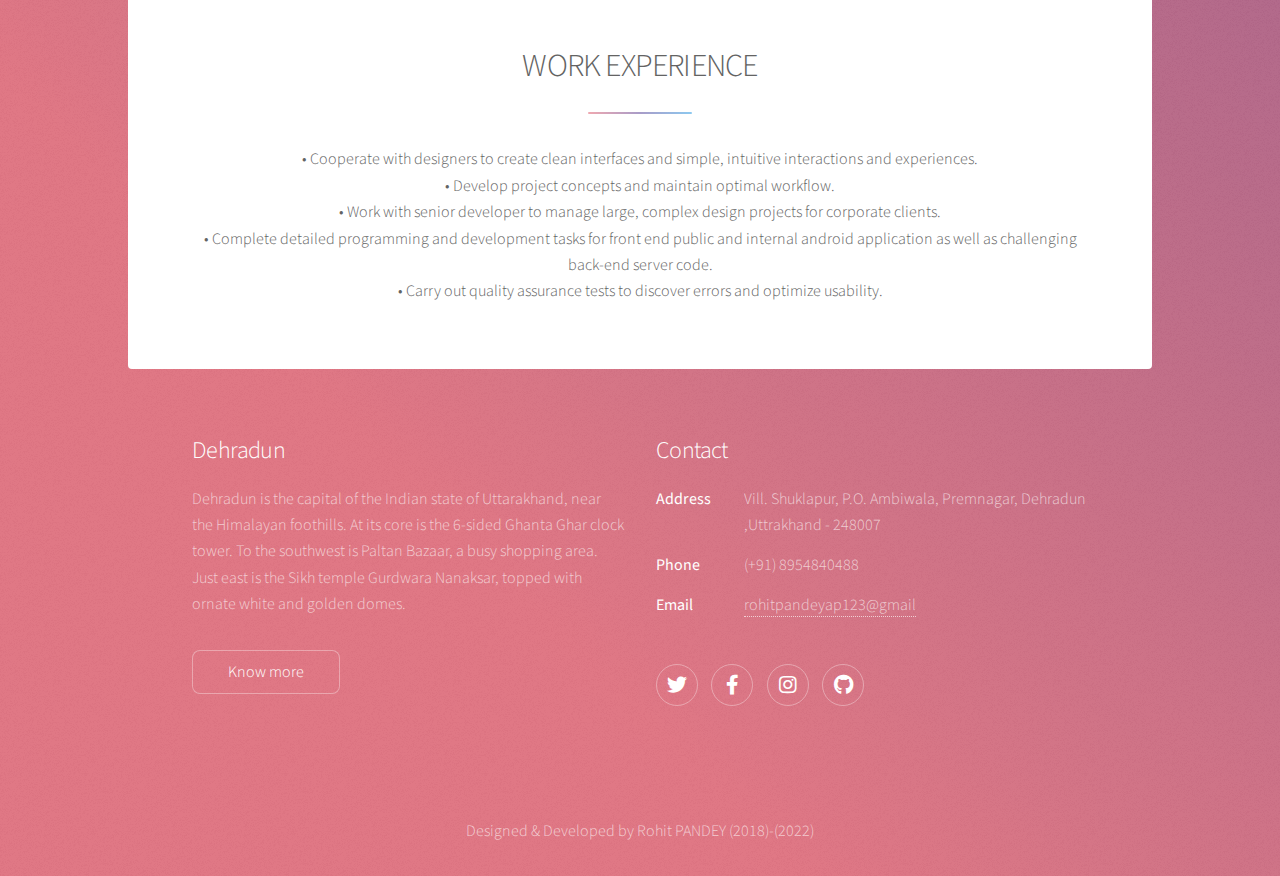
==== commit 9124d52a: "Update index.html" ====
--- a/index.html
+++ b/index.html
@@ -73,9 +73,14 @@
 										<header class="major">
 											<h2>Hello !</h2>
 										</header>
-										<p>My name <b>ROHIT PANDEY</b>,I am <b>24</b><br>One years of experience in Node JS Backend API, Dynamic 365, and Android App Developer specializing in full stack development. Experienced with all stages of the development cycle for dynamic Application projects. Well-versed in numerous programming languages including JAVAScript, IOT, HTML5, OOP, XML, CSS,
-MySQL, X++, Azure Cloud. Strong background in project management and customer relations.</p>
-										<p>As a developer,  I enjoy bridging the gap between engineering and design — combining my technical knowledge with my keen eye for design to create a beautiful product. My goal is to always build applications that are scalable and efficient under the hood while providing engaging, pixel-perfect user experiences.</p>
+										<p>I am <b>24</b><br> 1.8 years of experience in Dynamic 365 ERP, Node JS Backend API,IOT, and Android App Developer specializing in full stack development. 
+											Experienced with all stages of the development cycle for dynamic Application projects.
+											Well-versed in numerous programming languages including JavaScript, Java, HTML5, OOP, XML, CSS,
+											MySQL, X++, Azure Cloud. Strong background in project management and customer relations.</p>
+										
+										<p>As a developer,  I enjoy bridging the gap between engineering and design — combining my technical knowledge with my keen eye for design to create a beautiful product. 
+											My goal is to always build applications that are scalable and efficient under the hood while providing engaging, pixel-perfect user experiences.</p>
+										
 										<ul class="actions">
 											<li><a href="https://www.instagram.com/_rp_bunny/" ><i class="fab fa-instagram fa-2x"></i></a></li>
 											<li><a href="https://github.com/rohitpandey8899" ><i class="fab fa-github fa-2x"></i></a></li>
@@ -116,16 +121,15 @@
 									<li>
 										<span class="icon major style3 fa-copy"></span>
 										<h3><b>TOOLS</b></h3>
-										<p>Dynamic 365<br>Node JS<br>Android Studio<br>Arduino<br>Iot<br>Git Hub<br>MongoDB</p>
+										<p>Dynamic 365 ERP<br>Node JS<br>Android Studio<br>Arduino<br>Iot<br>Git Hub<br>MongoDB</p>
 									</li>
 									<li>
 										<span class="icon major style5 fa-gem"></span>
 										<h3><b>DESIGN</b></h3>
-										<p>Sketch<br>justDo.it<br>Prototyping<br>User Testing<br>Adobe XD</p>
+										<p>Sketch<br>Figma<br>Prototyping<br>User Testing<br>Adobe XD</p>
 									</li>
 									
 								</ul>
-								<p><b>Android App Developer specializing in full stack development. Experienced with all stages of the development cycle for dynamic Application projects. Well-versed in numerous programming languages including IOT, HTML5, OOP, PHP, XML, CSS, MySQL. Strong background in project management and customer relations.</b></p>
 							</section>
 
 						<!-- Second Section -->
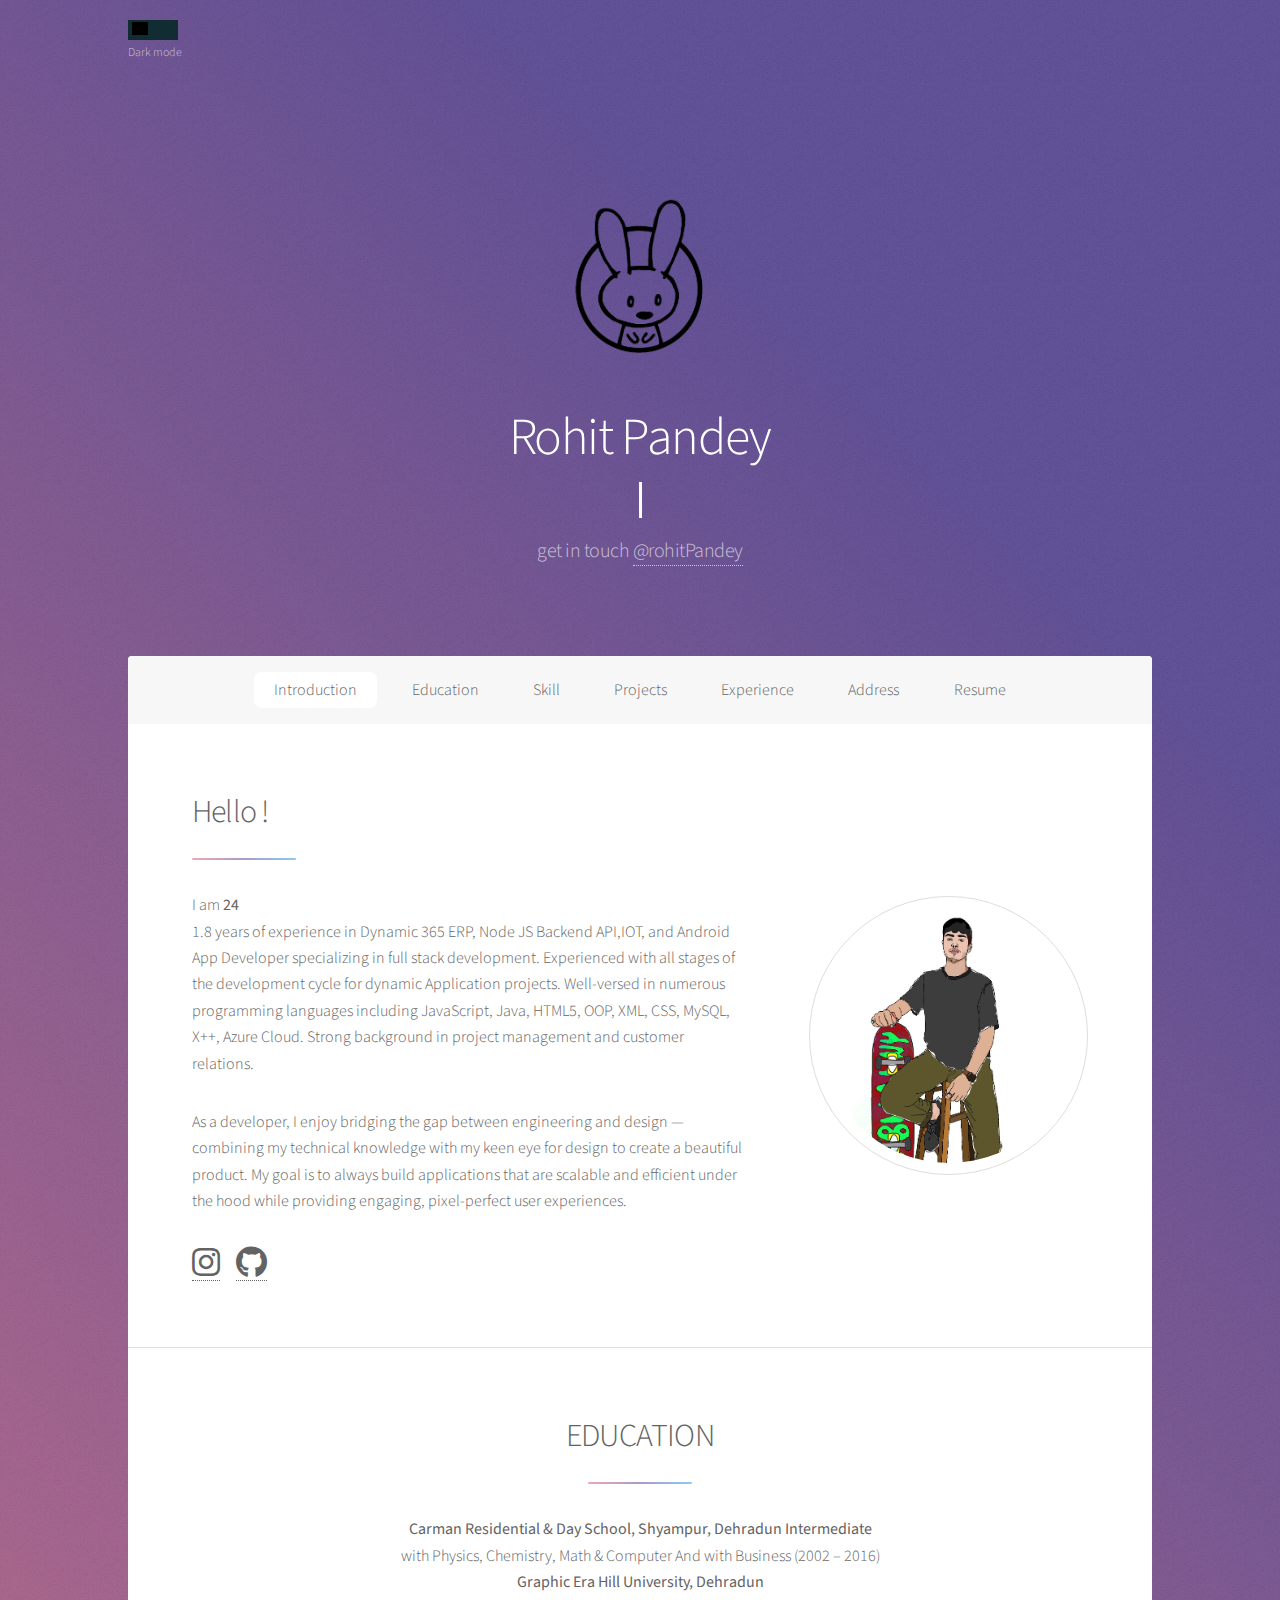
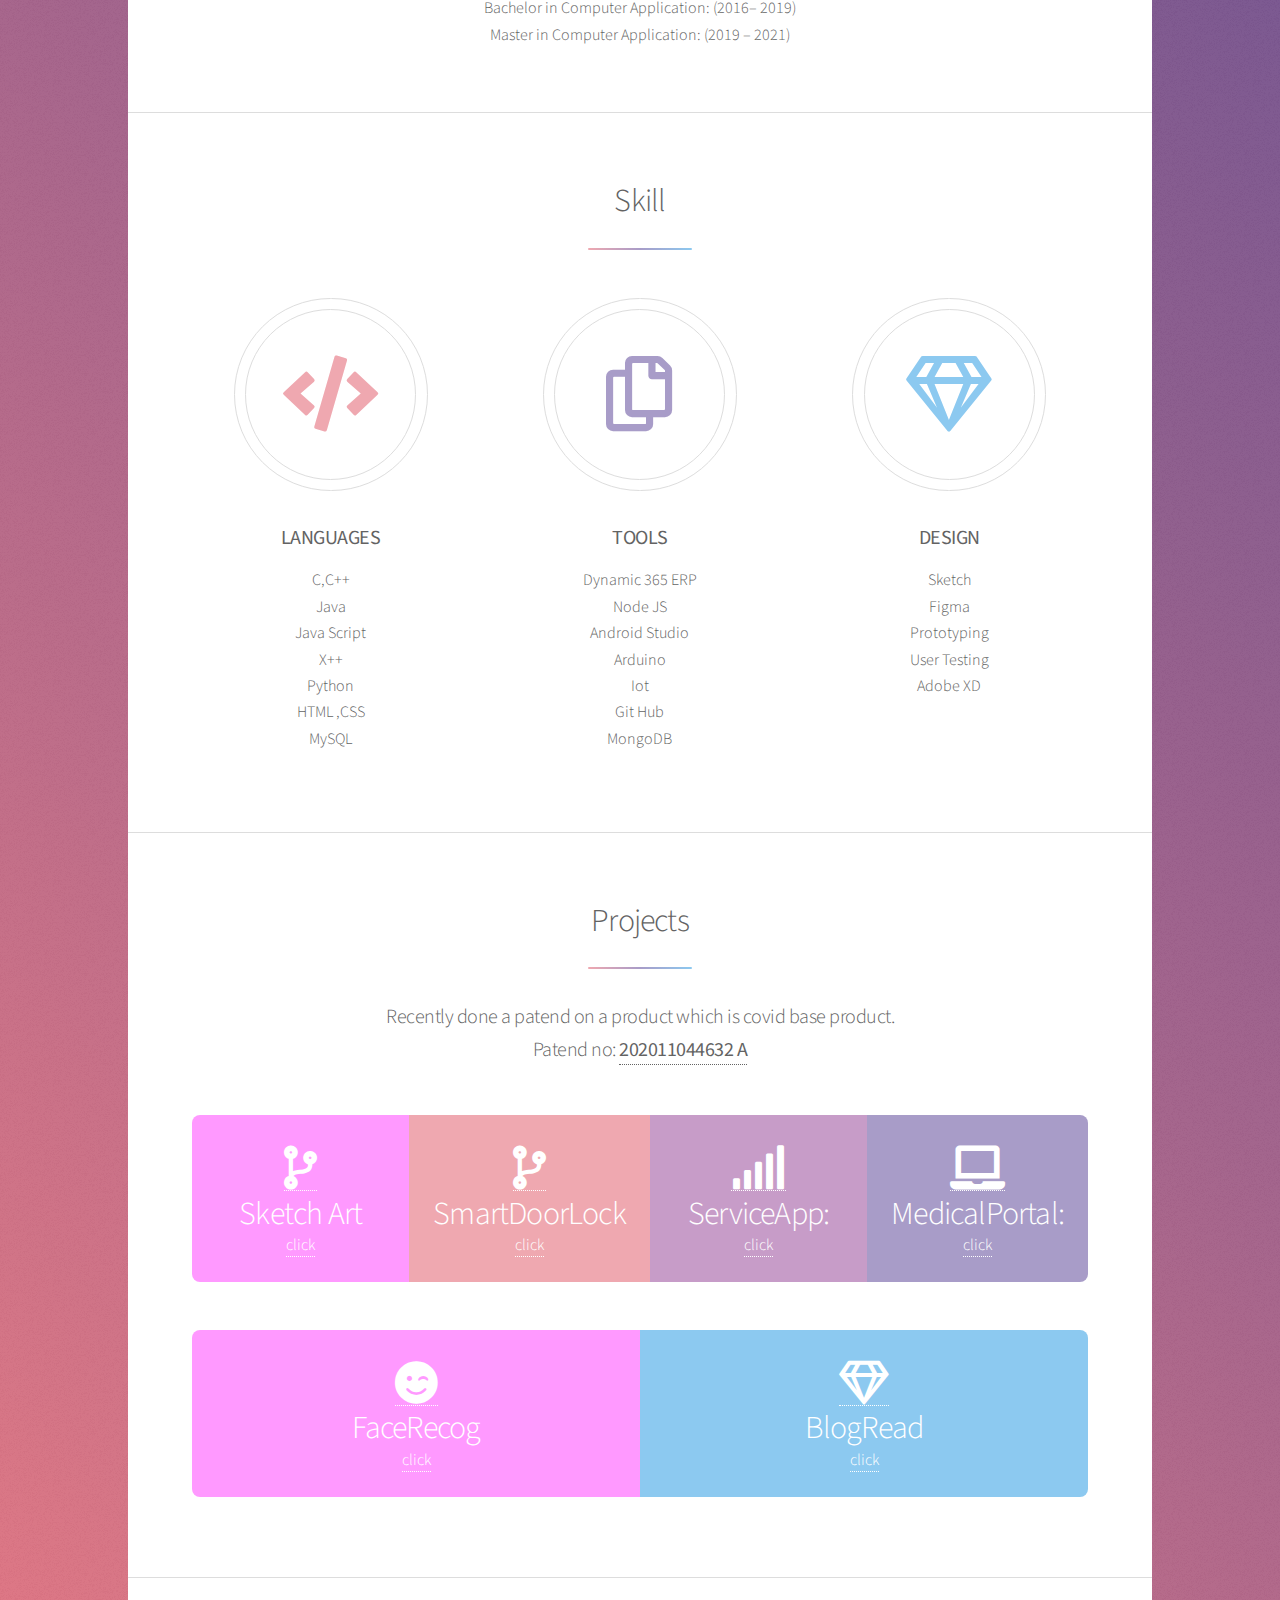
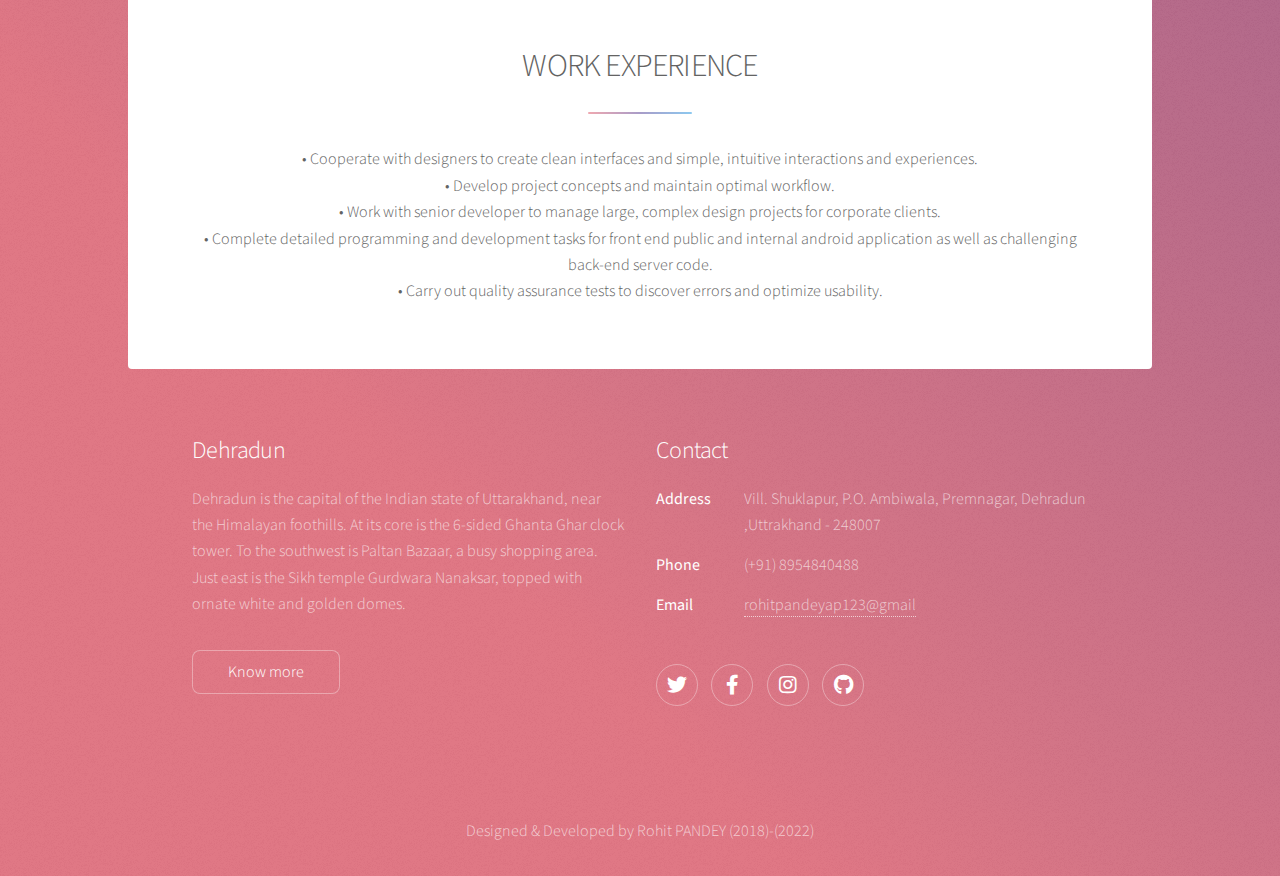
==== commit 9acc4980: "Update index.html" ====
--- a/index.html
+++ b/index.html
@@ -86,7 +86,7 @@
 											<li><a href="https://github.com/rohitpandey8899" ><i class="fab fa-github fa-2x"></i></a></li>
 										</ul>
 									</div>
-									<span class="image"><img src="images/608F2823-5B07-4245-9E59-A85EBB6E1736.jpg" alt=""/></span>
+									<span class="image"><img src="images/625B3C30-34C2-4823-9AAE-6F649988F946.jpeg" alt=""/></span>
 								</div>
 							</section>
 							
